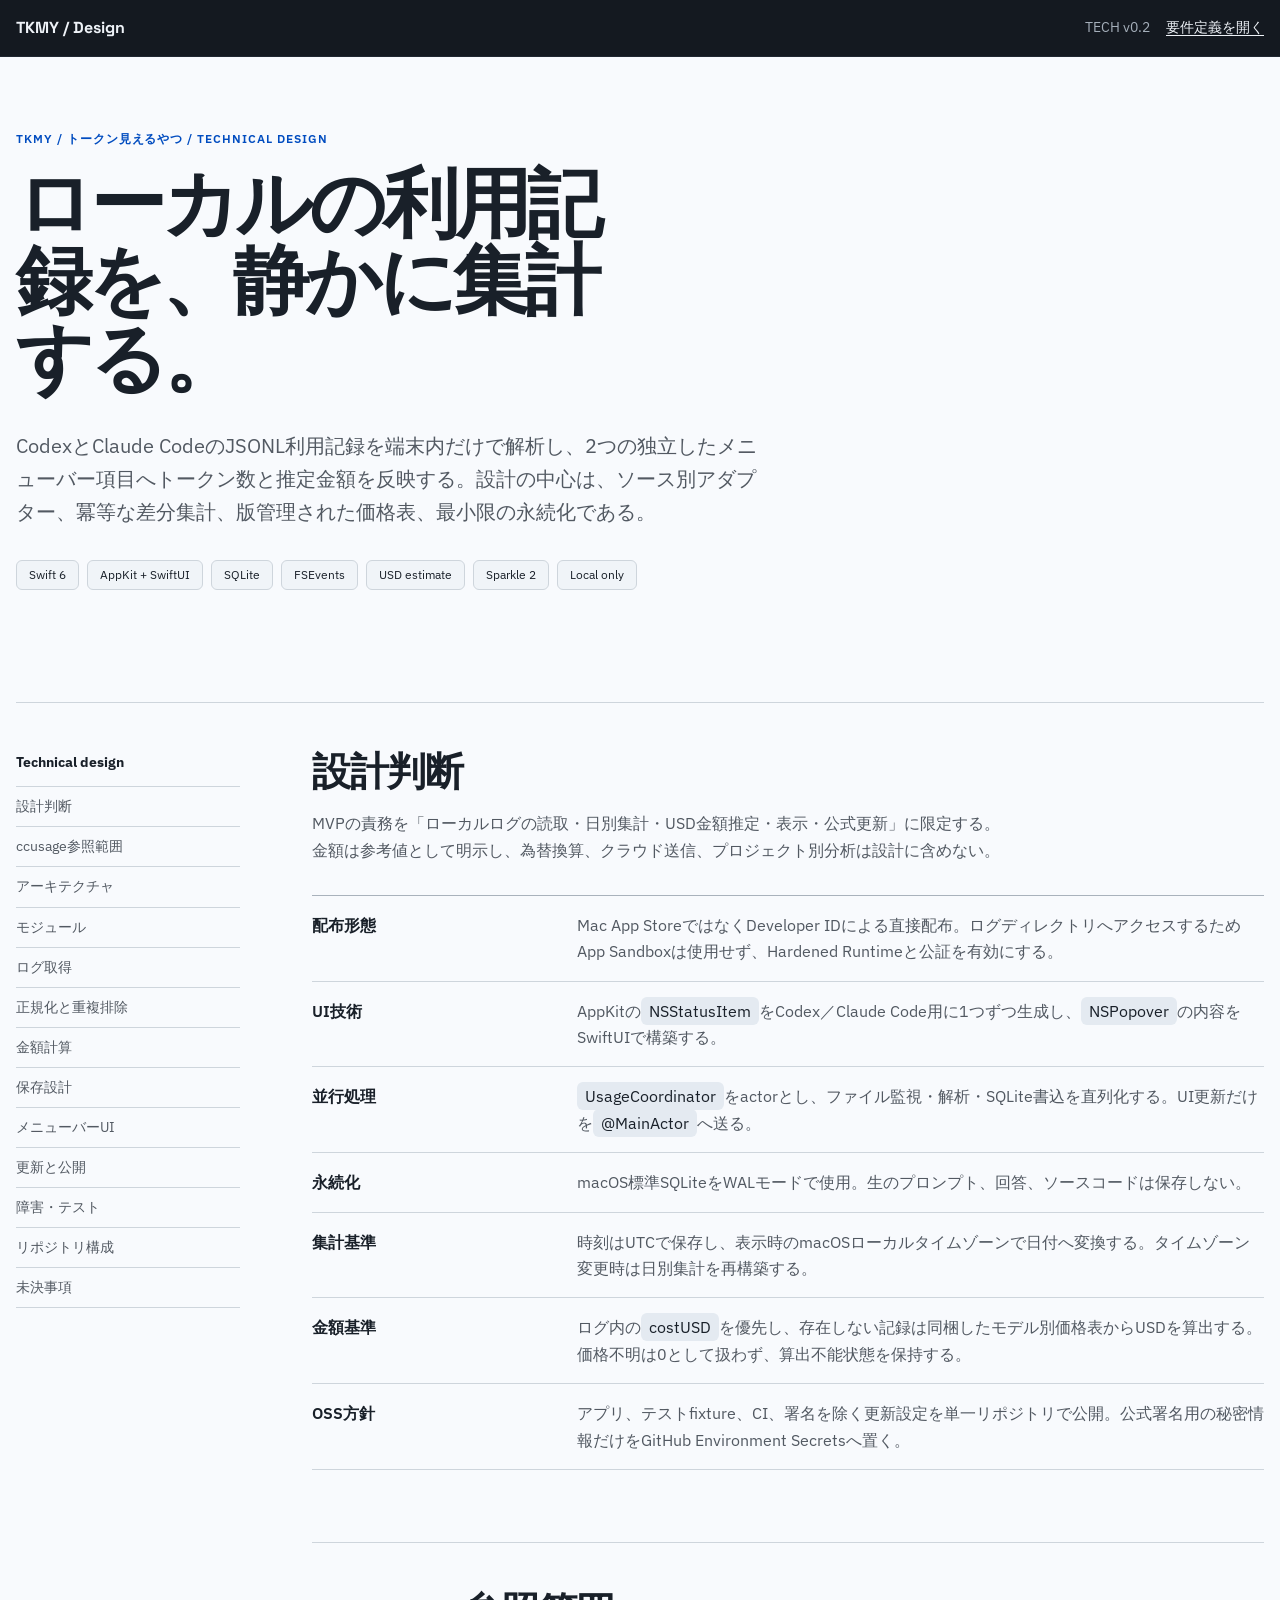
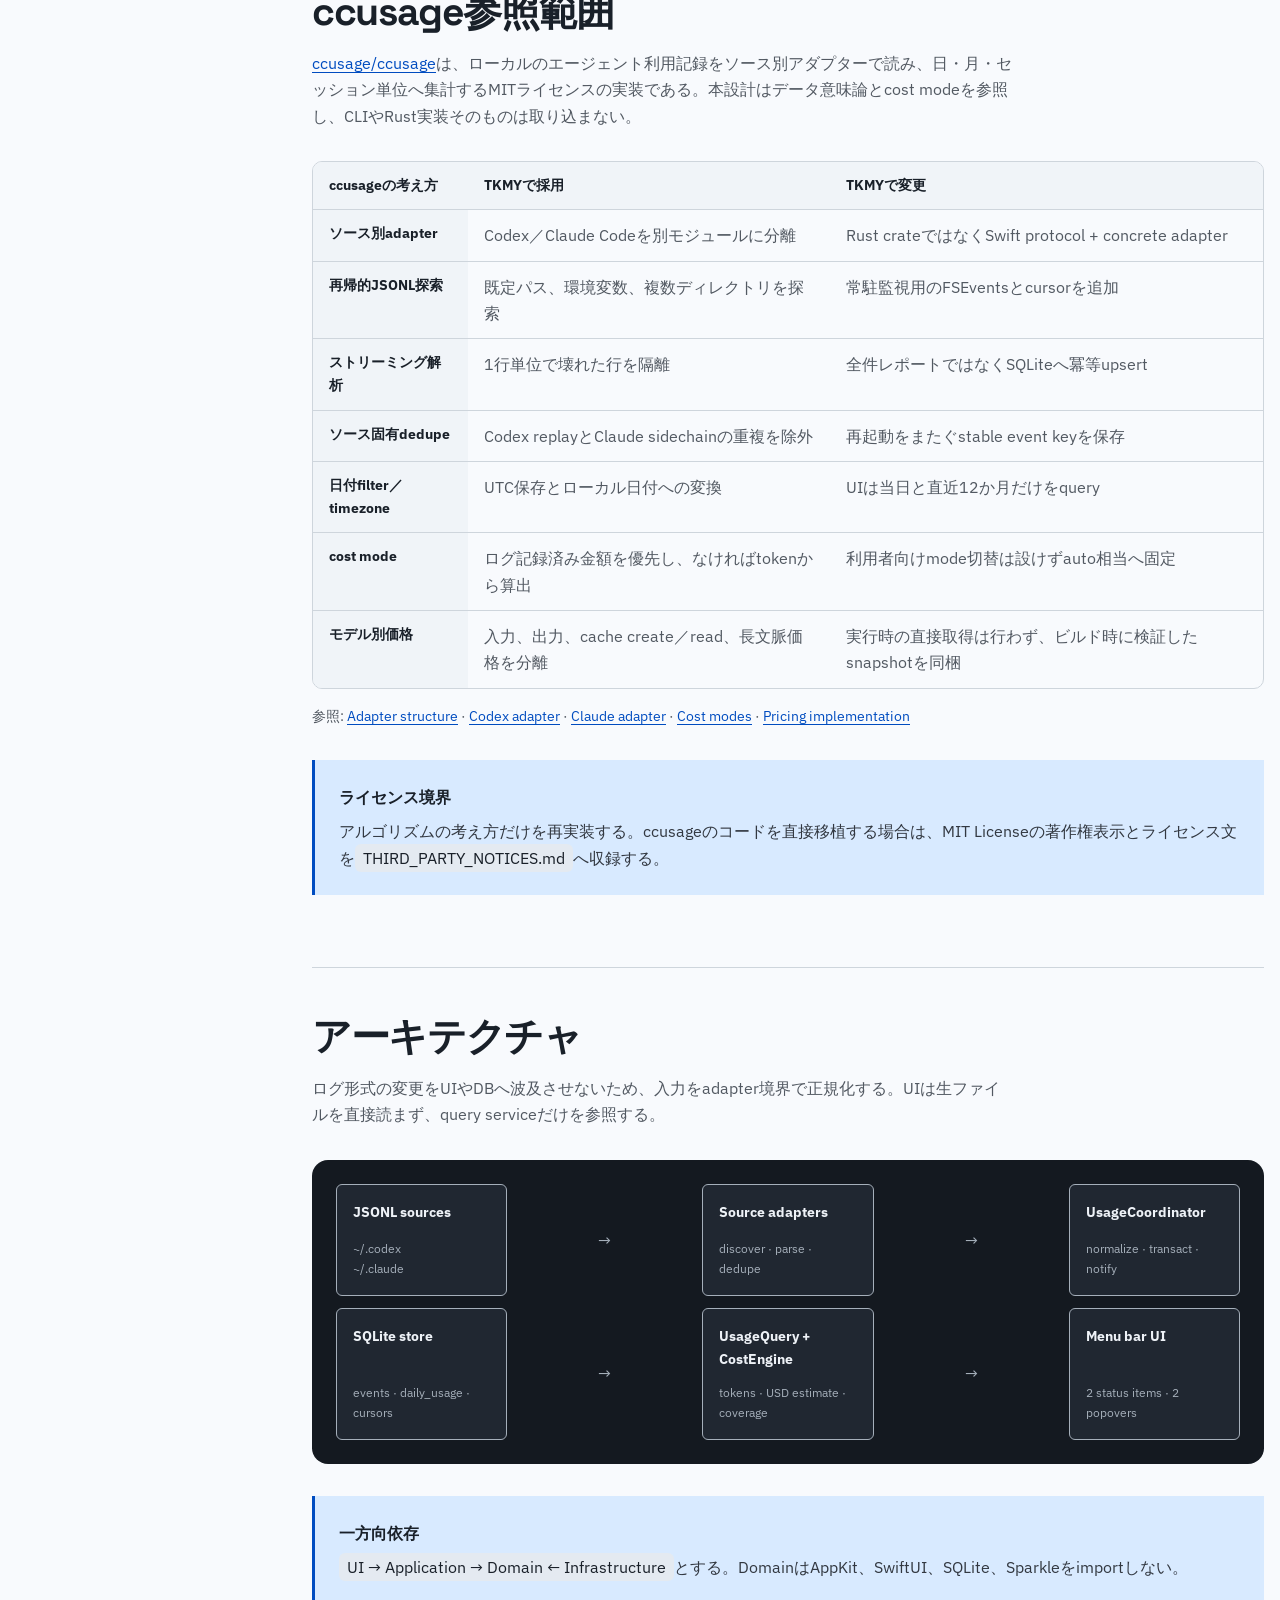
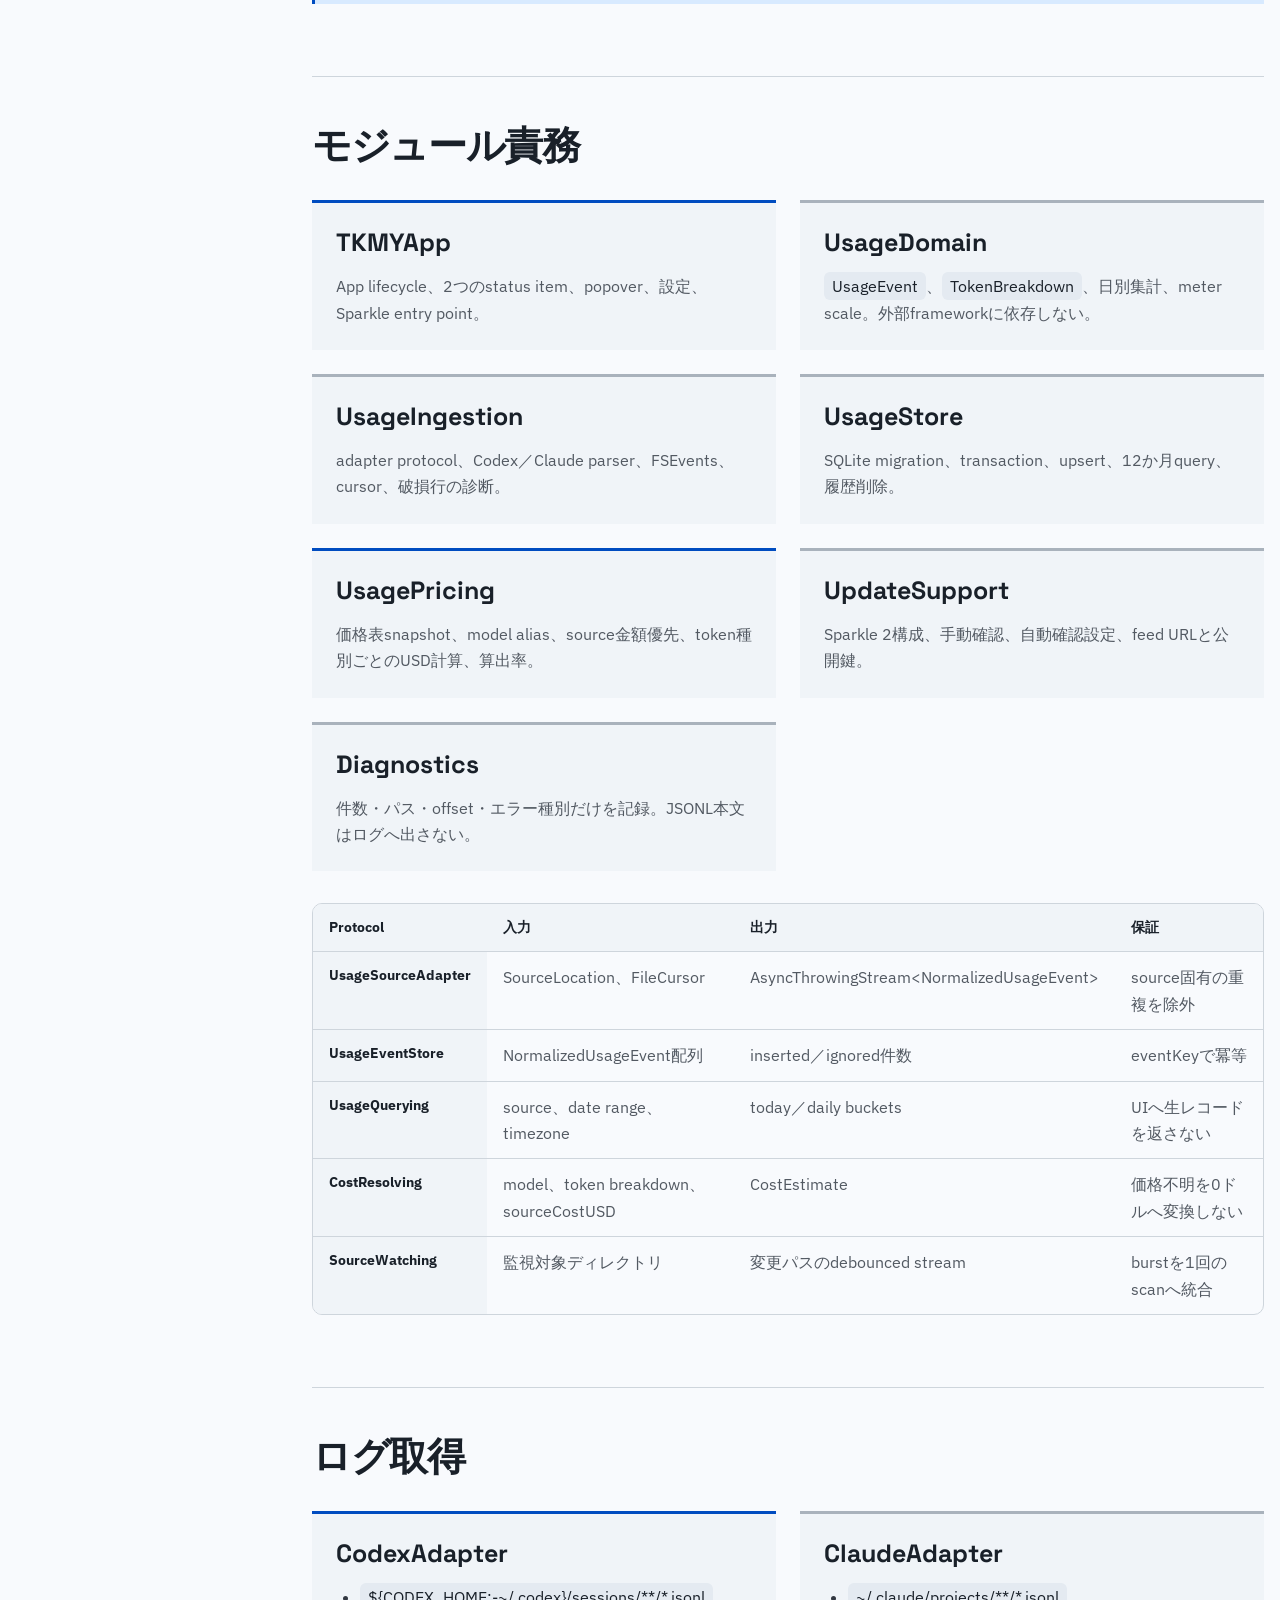
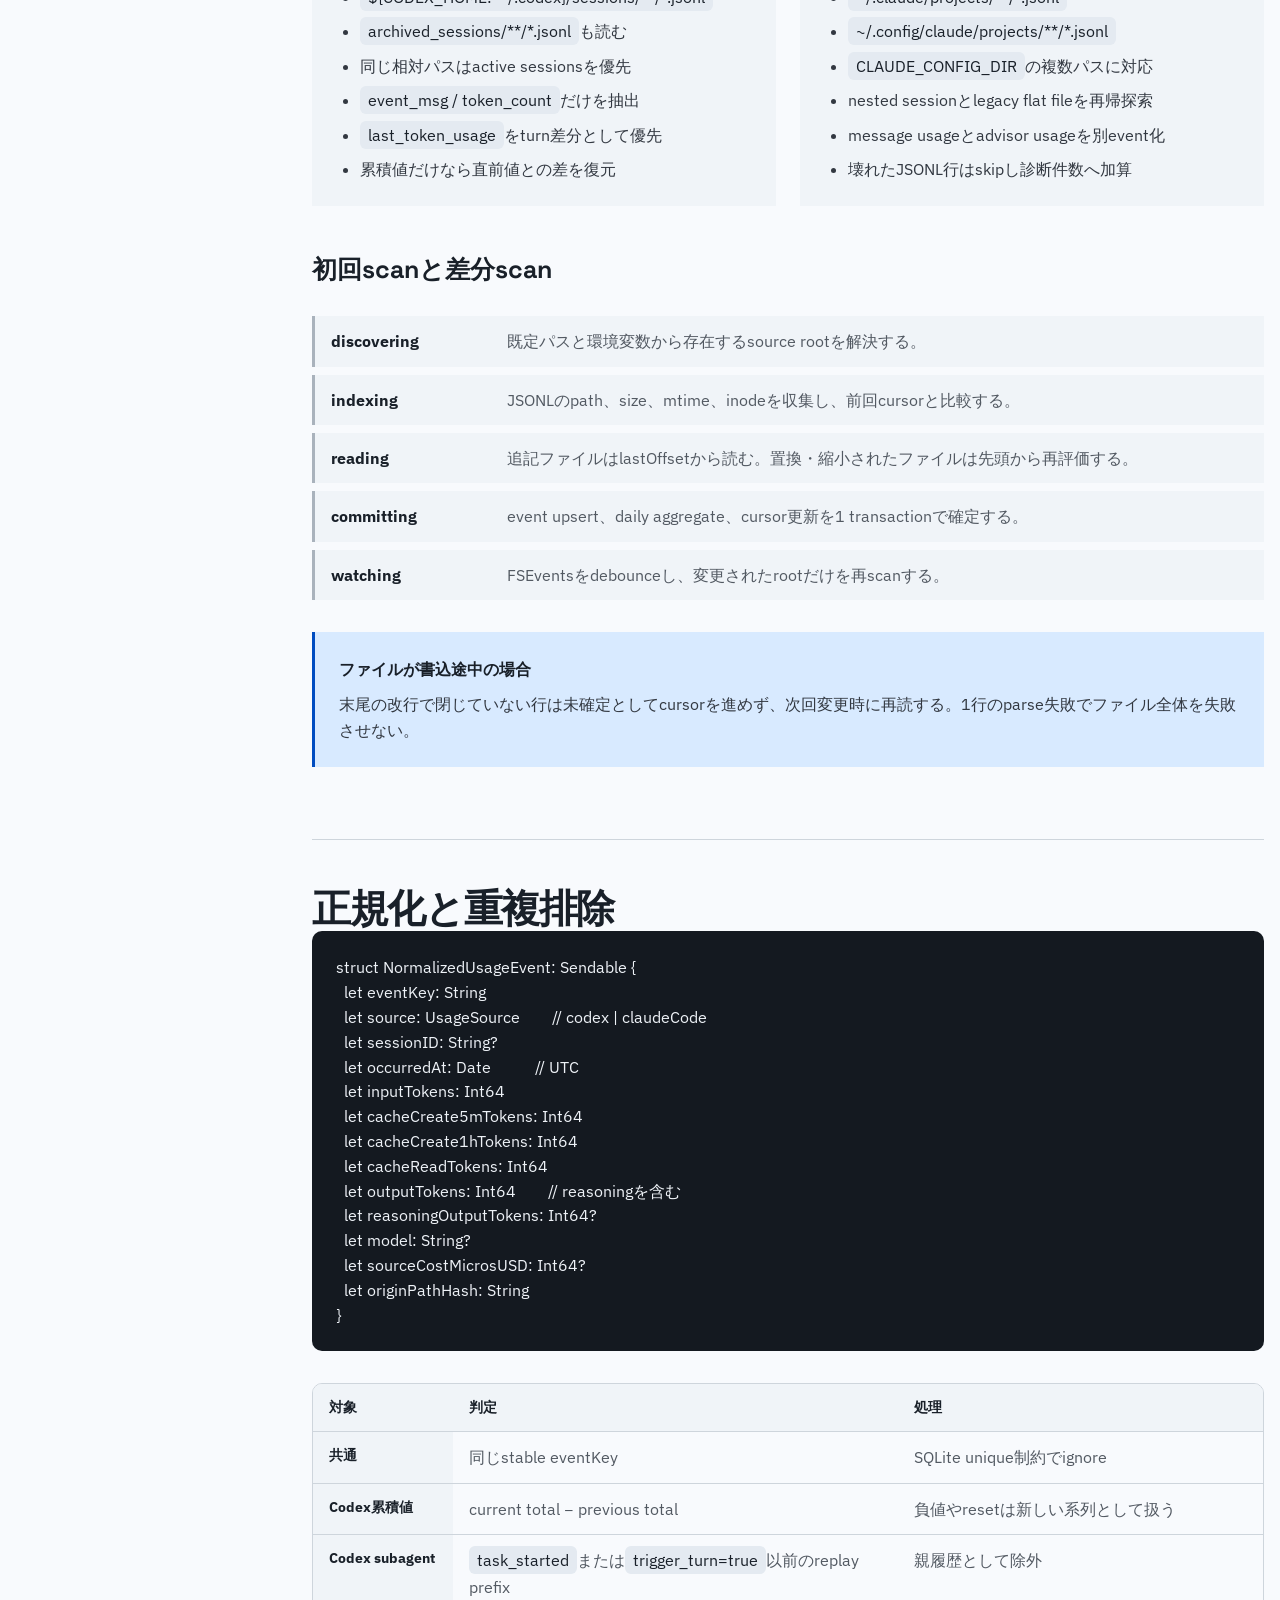
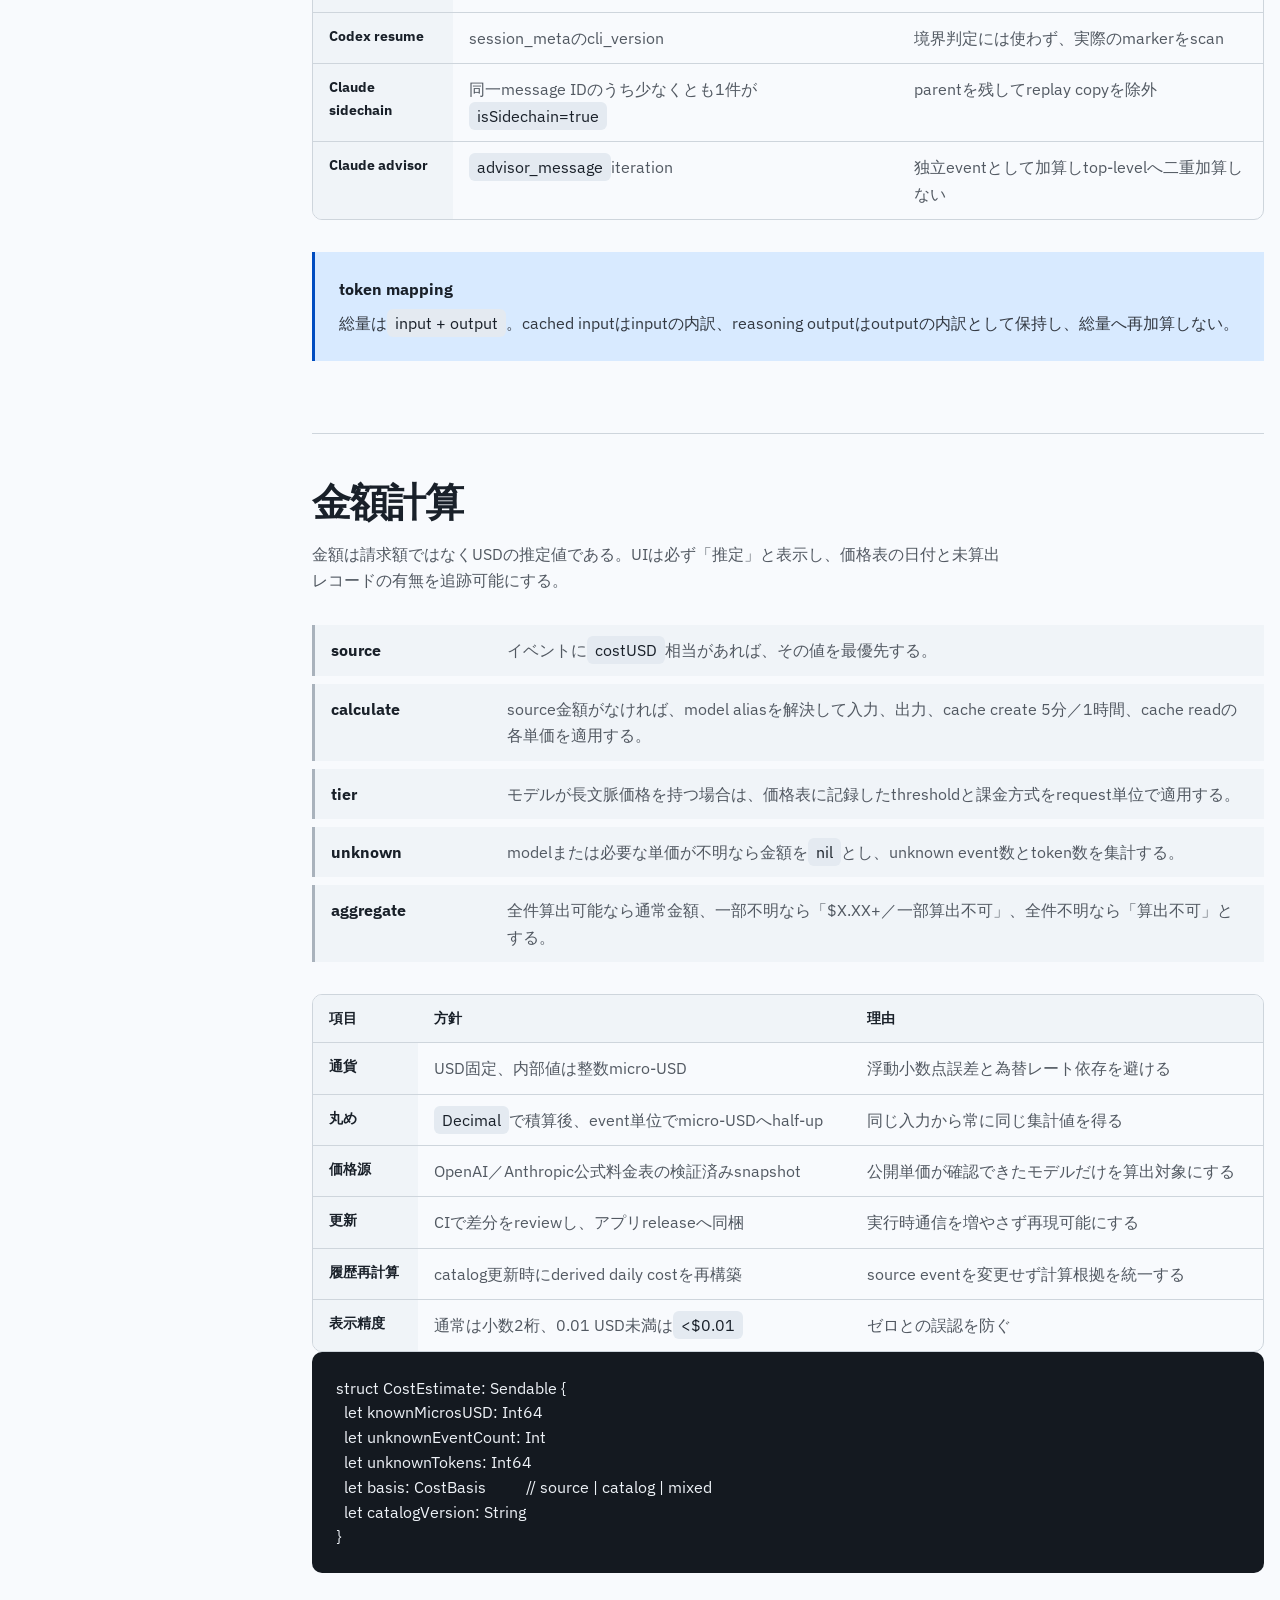
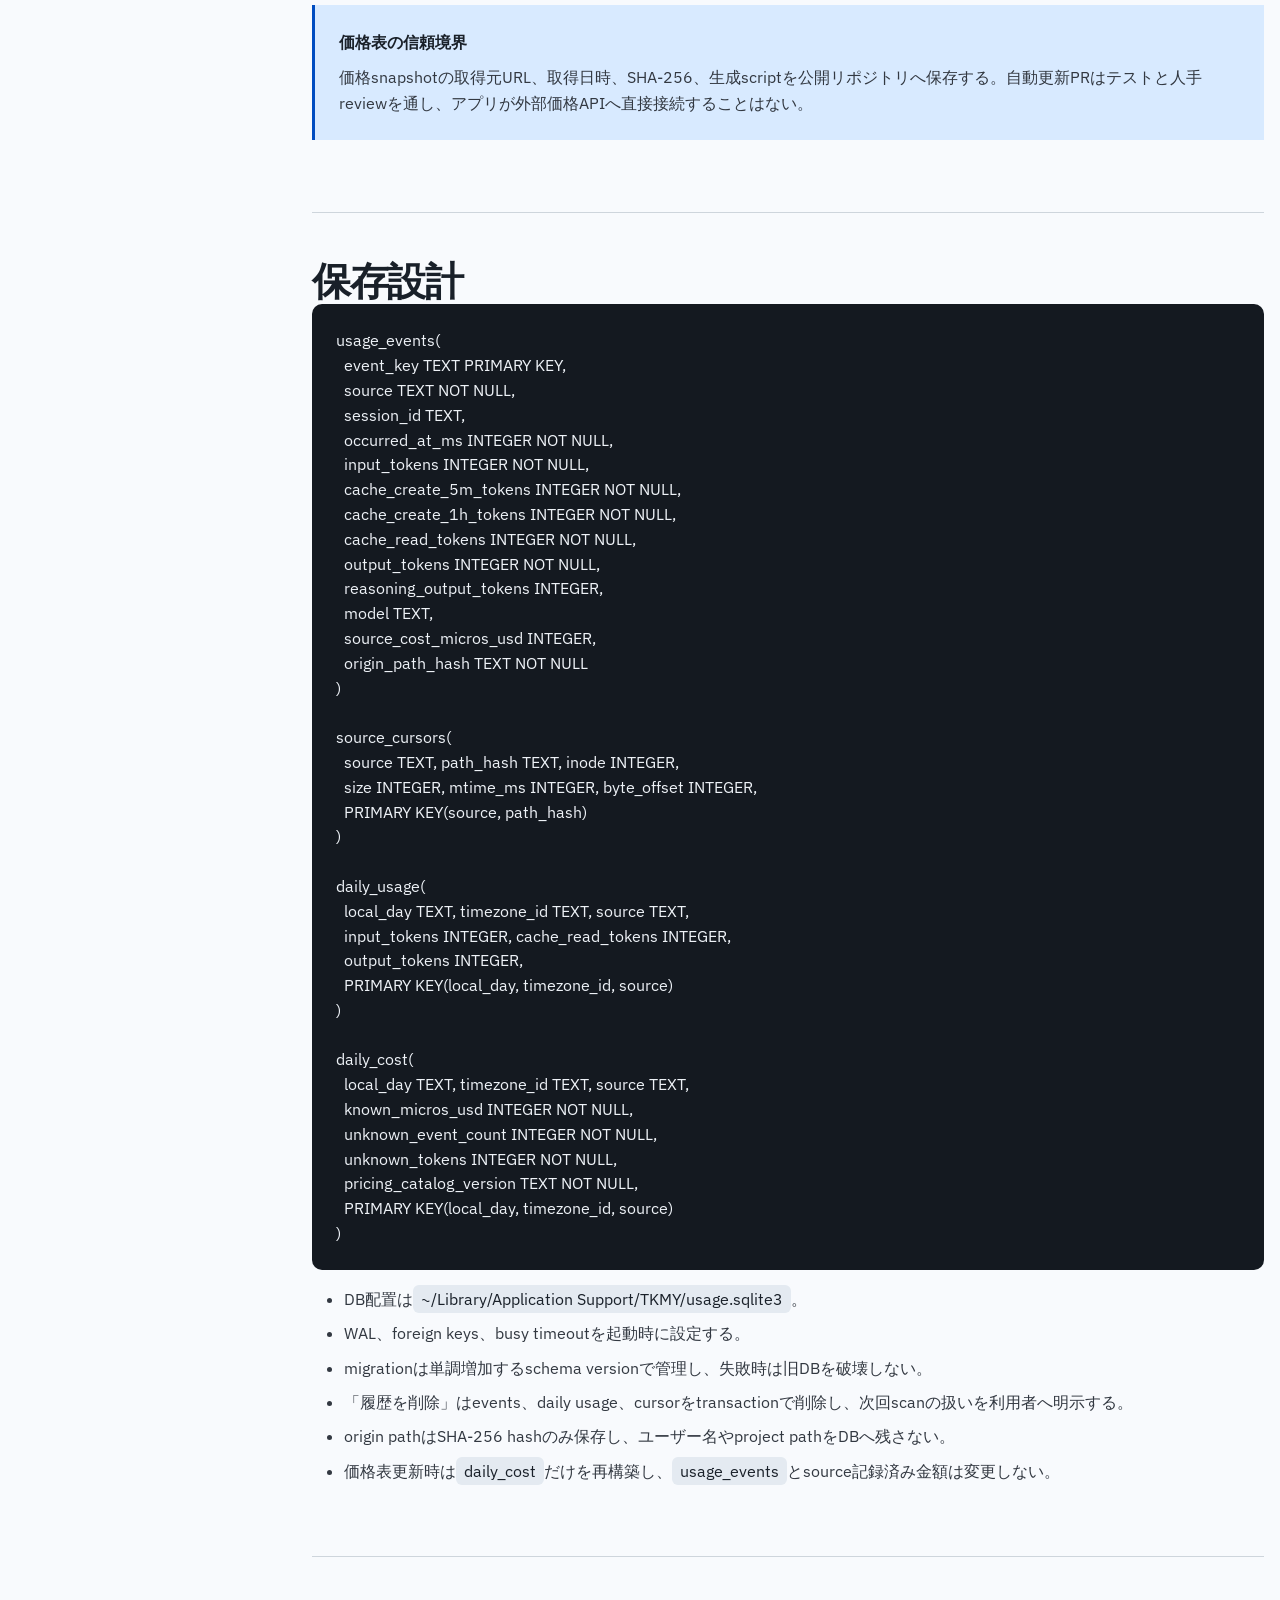
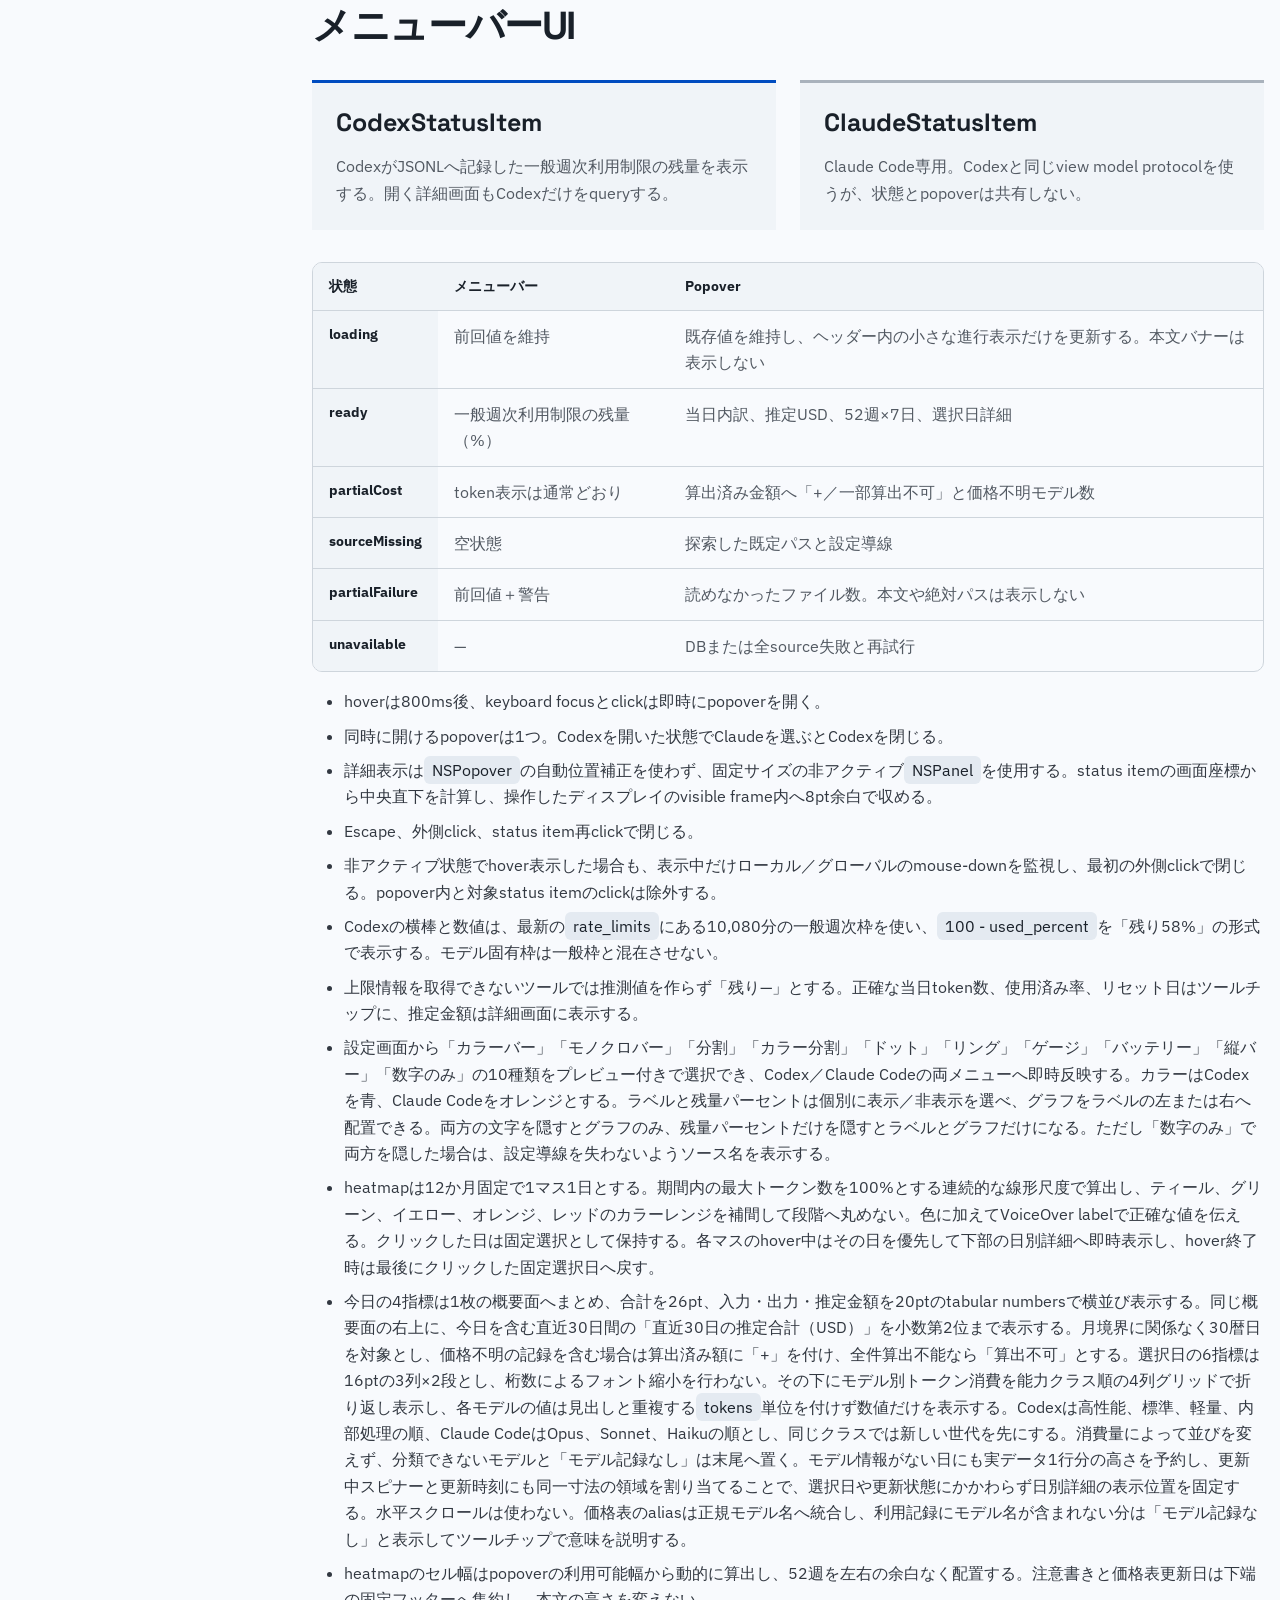
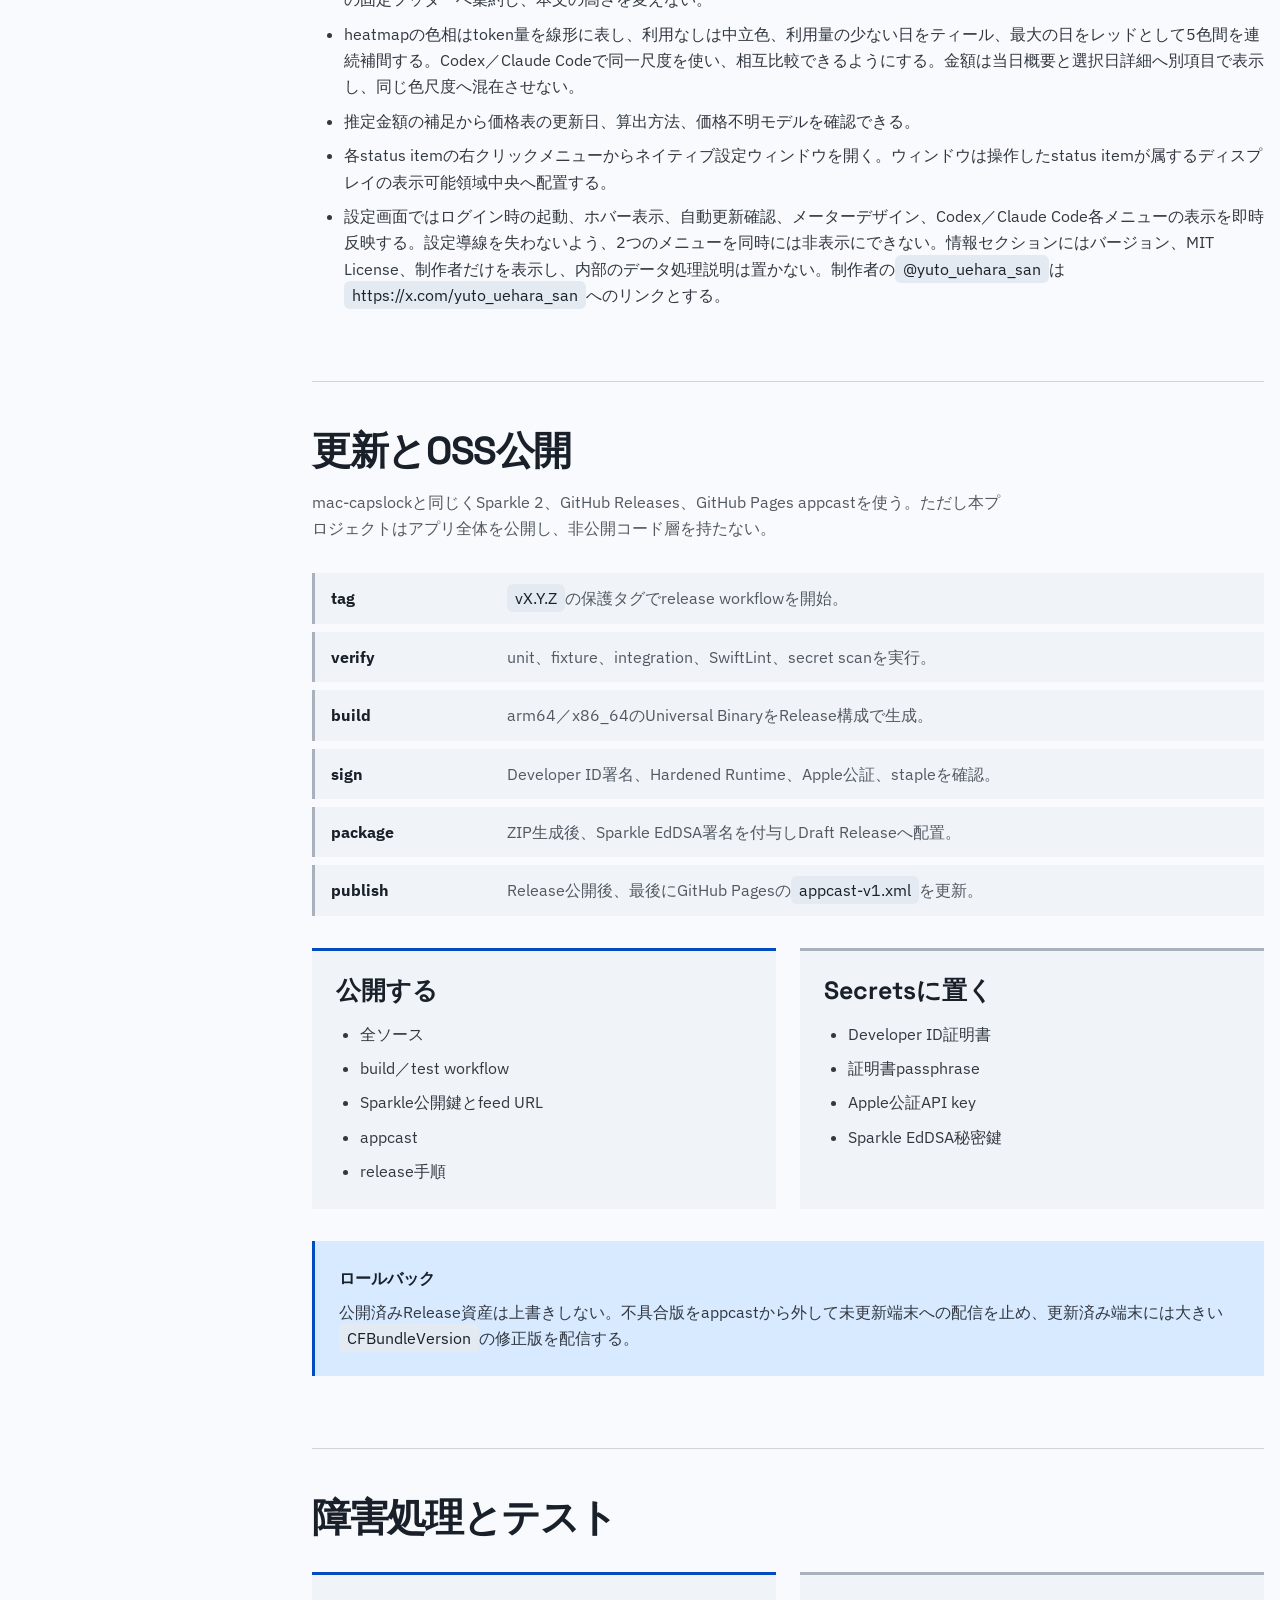
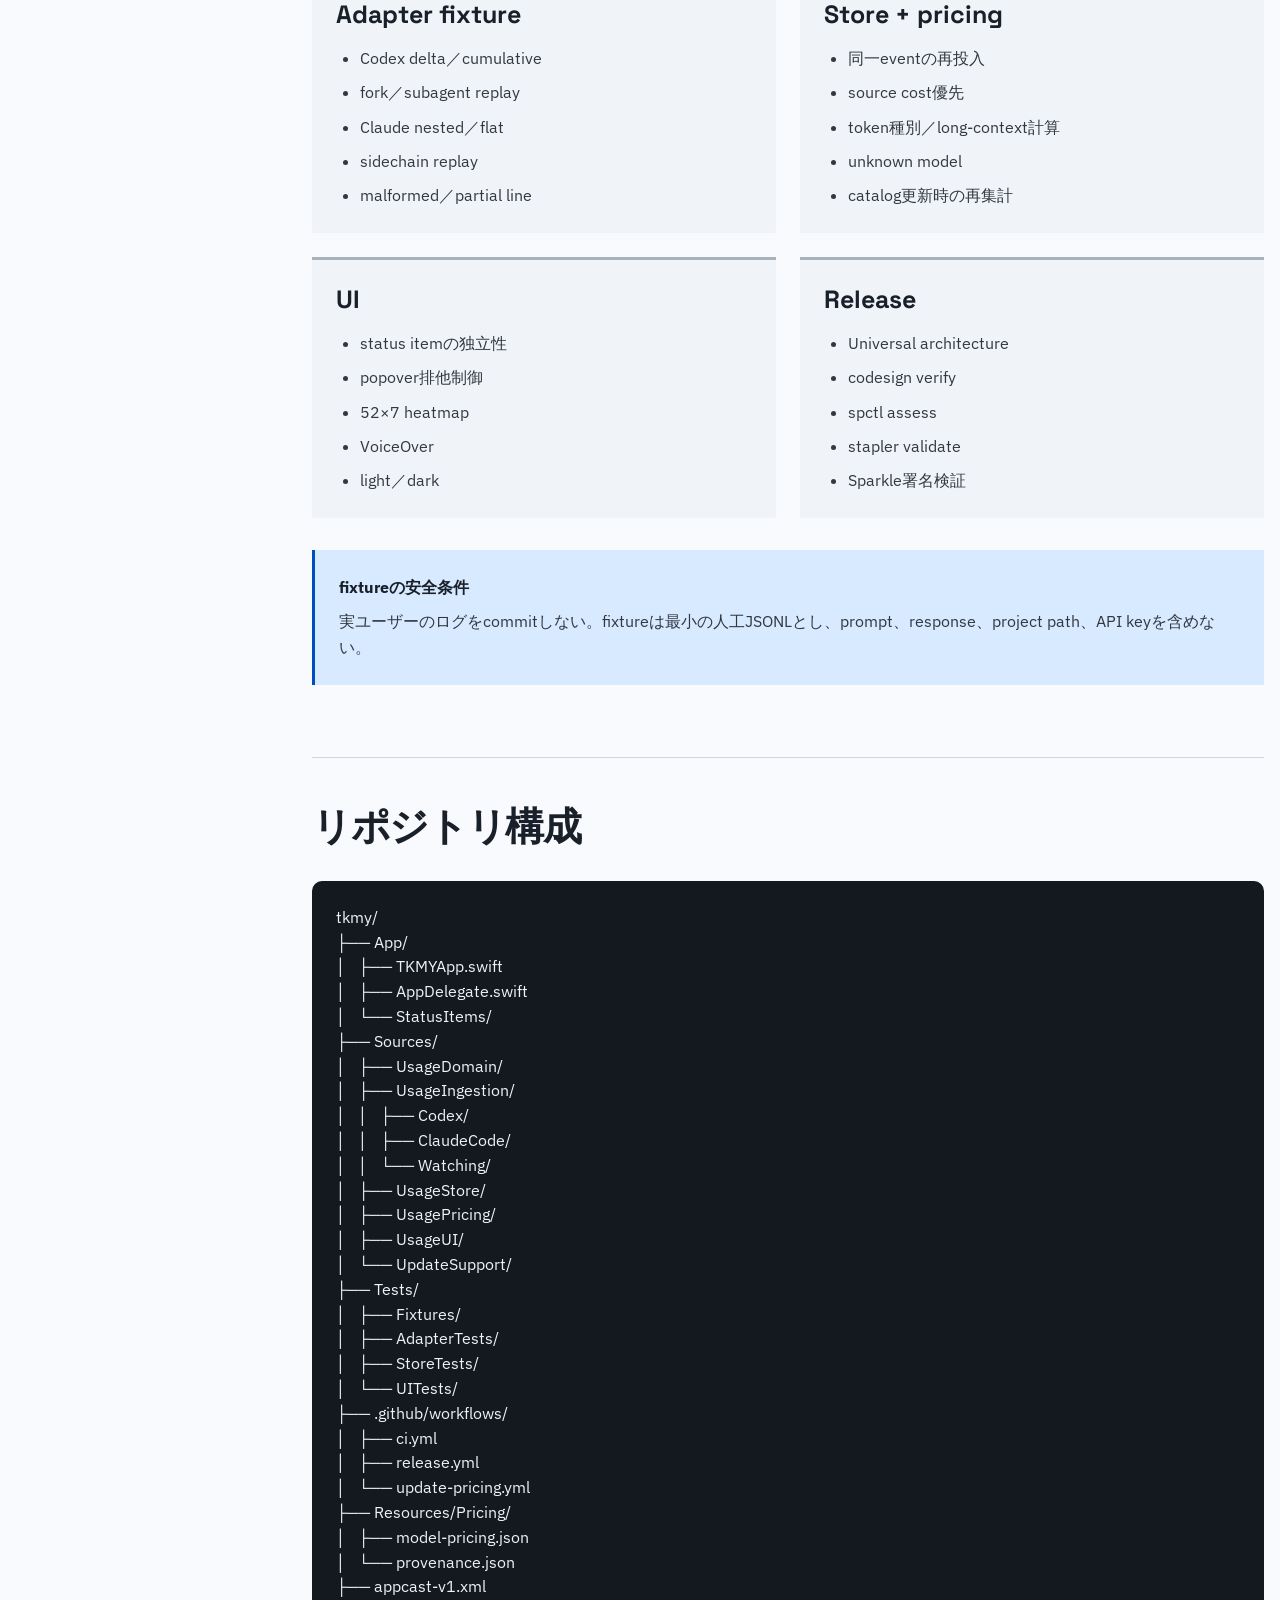
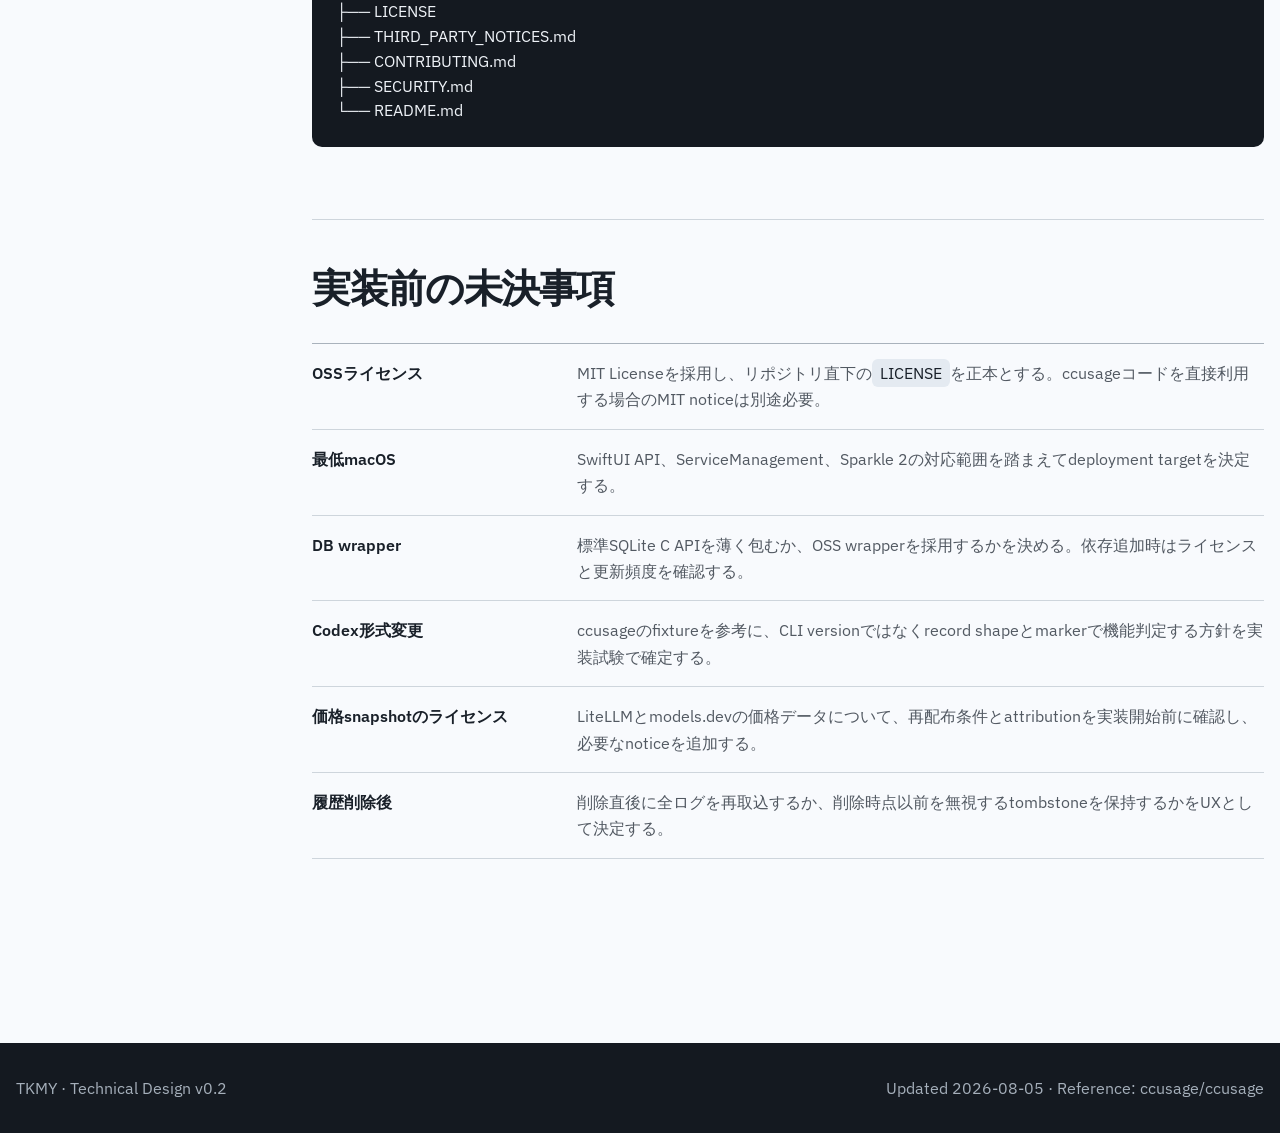
==== design.html @ b1a227ee "Initial release of TKMY" ====
<!doctype html>
<html lang="ja">
<head>
  <meta charset="utf-8">
  <meta name="viewport" content="width=device-width, initial-scale=1">
  <meta name="description" content="TKMY（トークン見えるやつ）技術設計書。CodexとClaude Codeのローカルトークン利用量と推定金額を可視化するmacOSメニューバーアプリ。">
  <title>TKMY — 技術設計 v0.2</title>
  <link rel="stylesheet" href="tokens.css">
  <style>
    /* Hallmark · macrostructure: Long Document · tone: technical editorial · anchor hue: cobalt
     * pre-emit critique: P5 H5 E5 S5 R5 V5 · contrast: pass · mobile: pass
     */
    *, *::before, *::after { box-sizing: border-box; }
    html, body { margin: 0; overflow-x: clip; }
    html { scroll-behavior: smooth; }
    body { color: var(--color-ink-2); background: var(--color-paper); font-family: var(--font-body); font-size: var(--text-base); line-height: 1.65; }
    a { color: var(--color-accent); text-underline-offset: 0.18em; }
    a:focus-visible { outline: 2px solid var(--color-focus); outline-offset: 2px; }
    a:active { transform: translateY(1px); }
    code, pre, .mono { font-family: var(--font-mono); }
    code { padding: var(--space-2xs) var(--space-xs); color: var(--color-ink); background: var(--color-paper-3); border-radius: var(--radius-sm); }
    pre { margin: 0; padding: var(--space-lg); overflow-x: auto; color: var(--color-on-dark); background: var(--color-graphite); border-radius: var(--radius-md); line-height: 1.55; }
    pre code { padding: 0; color: inherit; background: var(--color-transparent); }
    h1, h2, h3, h4 { margin: 0; color: var(--color-ink); font-family: var(--font-display); font-style: normal; overflow-wrap: anywhere; min-width: 0; }
    h1 { max-width: 13ch; font-size: var(--text-display); line-height: 1.02; letter-spacing: -0.055em; }
    h2 { font-size: clamp(var(--text-xl), 4vw, var(--text-2xl)); line-height: 1.1; letter-spacing: -0.035em; }
    h3 { font-size: var(--text-lg); line-height: 1.2; }
    h4 { font-size: var(--text-md); line-height: 1.25; }
    p { margin-block: var(--space-md) 0; }
    ul, ol { margin-block: var(--space-md) 0; padding-inline-start: var(--space-xl); }
    li + li { margin-block-start: var(--space-xs); }
    .shell { width: min(100% - 2rem, 80rem); margin-inline: auto; }

    .topbar { position: sticky; inset-block-start: 0; z-index: 20; color: var(--color-on-dark); background: var(--color-graphite); border-block-end: var(--rule-thin) solid var(--color-graphite-2); }
    .topbar__inner { min-height: 3.5rem; display: flex; align-items: center; justify-content: space-between; gap: var(--space-lg); }
    .brand { color: var(--color-on-dark); font-family: var(--font-display); font-weight: 700; text-decoration: none; white-space: nowrap; }
    .topbar__meta { display: flex; align-items: center; gap: var(--space-md); color: var(--color-on-dark-muted); font-size: var(--text-sm); }
    .topbar__meta a { color: var(--color-on-dark); white-space: nowrap; }

    .hero { padding-block: var(--space-3xl) var(--space-4xl); border-block-end: var(--rule-thin) solid var(--color-rule); }
    .eyebrow { margin: 0 0 var(--space-md); color: var(--color-accent); font-size: var(--text-xs); font-weight: 600; letter-spacing: 0.08em; text-transform: uppercase; }
    .hero__lede { max-width: 62ch; margin-block-start: var(--space-xl); color: var(--color-muted); font-size: var(--text-md); }
    .status-line { display: flex; flex-wrap: wrap; gap: var(--space-xs); margin-block-start: var(--space-xl); }
    .status { padding: var(--space-2xs) var(--space-sm); color: var(--color-ink); background: var(--color-paper-2); border: var(--rule-thin) solid var(--color-rule); border-radius: var(--radius-sm); font-size: var(--text-xs); }

    .document { display: grid; grid-template-columns: 14rem minmax(0, 1fr); gap: var(--space-3xl); align-items: start; padding-block: var(--space-2xl) var(--space-4xl); }
    .toc { position: sticky; inset-block-start: 5.5rem; }
    .toc strong { display: block; margin-block-end: var(--space-sm); color: var(--color-ink); font-size: var(--text-sm); }
    .toc ol { margin: 0; padding: 0; list-style: none; border-block-start: var(--rule-thin) solid var(--color-rule); }
    .toc li { margin: 0; border-block-end: var(--rule-thin) solid var(--color-rule); }
    .toc a { display: block; padding-block: var(--space-xs); color: var(--color-muted); font-size: var(--text-sm); text-decoration: none; white-space: nowrap; }
    .toc a:hover { color: var(--color-ink); }
    .article { min-width: 0; }
    .chapter { padding-block: var(--space-2xl) var(--space-3xl); border-block-start: var(--rule-thin) solid var(--color-rule); scroll-margin-top: 5rem; }
    .chapter:first-child { border-block-start: 0; padding-block-start: 0; }
    .chapter__intro { max-width: 70ch; color: var(--color-muted); }

    .decision-grid, .source-grid, .module-grid, .test-grid { display: grid; grid-template-columns: repeat(2, minmax(0, 1fr)); gap: var(--space-lg); margin-block-start: var(--space-xl); }
    .panel { padding: var(--space-lg); background: var(--color-paper-2); border-block-start: 3px solid var(--color-rule-2); }
    .panel--accent { border-color: var(--color-accent); }
    .panel p { color: var(--color-muted); }
    .panel ul { padding-inline-start: var(--space-lg); }
    .decision-list { margin: var(--space-xl) 0 0; border-block-start: var(--rule-thin) solid var(--color-rule-2); }
    .decision-row { display: grid; grid-template-columns: minmax(9rem, 0.7fr) minmax(0, 2fr); gap: var(--space-lg); padding-block: var(--space-md); border-block-end: var(--rule-thin) solid var(--color-rule); }
    .decision-row > * { margin: 0; }
    .decision-row > strong { color: var(--color-ink); font-weight: 600; }
    .decision-row > p { color: var(--color-muted); }

    .flow { margin-block-start: var(--space-xl); padding: var(--space-lg); background: var(--color-graphite); border-radius: var(--radius-lg); }
    .flow__row { display: grid; grid-template-columns: repeat(5, minmax(0, 1fr)); gap: var(--space-sm); align-items: stretch; }
    .flow__node { min-height: 7rem; display: flex; flex-direction: column; justify-content: space-between; gap: var(--space-sm); padding: var(--space-md); color: var(--color-on-dark); background: var(--color-graphite-2); border: var(--rule-thin) solid var(--color-on-dark-muted); border-radius: var(--radius-sm); }
    .flow__node strong { color: var(--color-on-dark); font-size: var(--text-sm); }
    .flow__node span { color: var(--color-on-dark-muted); font-size: var(--text-xs); }
    .flow__arrow { align-self: center; color: var(--color-on-dark-muted); text-align: center; }

    .spec-wrap { margin-block-start: var(--space-xl); overflow-x: auto; border: var(--rule-thin) solid var(--color-rule); border-radius: var(--radius-md); }
    table { width: 100%; min-width: 46rem; border-collapse: collapse; }
    th, td { padding: var(--space-sm) var(--space-md); border-block-end: var(--rule-thin) solid var(--color-rule); text-align: start; vertical-align: top; }
    th { color: var(--color-ink); background: var(--color-paper-2); font-size: var(--text-sm); }
    td { color: var(--color-muted); }
    tbody tr:last-child th, tbody tr:last-child td { border-block-end: 0; }
    .contract { margin-block-start: var(--space-xl); padding: var(--space-lg); border-inline-start: 3px solid var(--color-accent); background: var(--color-accent-soft); }
    .contract strong { color: var(--color-ink); }
    .contract p { margin-block-start: var(--space-xs); }

    .state-list { display: grid; gap: var(--space-xs); margin: var(--space-xl) 0 0; padding: 0; list-style: none; }
    .state-list li { display: grid; grid-template-columns: 10rem minmax(0, 1fr); gap: var(--space-md); margin: 0; padding: var(--space-sm) var(--space-md); background: var(--color-paper-2); border-inline-start: 3px solid var(--color-rule-2); }
    .state-list strong { color: var(--color-ink); }
    .state-list span { color: var(--color-muted); }
    .repo-tree { margin-block-start: var(--space-xl); }
    .source-note { color: var(--color-muted); font-size: var(--text-sm); }
    .source-note a { white-space: nowrap; }
    .footer { padding-block: var(--space-xl); color: var(--color-on-dark-muted); background: var(--color-graphite); }
    .footer__inner { display: flex; justify-content: space-between; gap: var(--space-lg); }

    @media (max-width: 60rem) {
      .document { grid-template-columns: minmax(0, 1fr); }
      .toc { display: none; }
      .flow__row { grid-template-columns: minmax(0, 1fr); }
      .flow__arrow { transform: rotate(90deg); }
    }
    @media (max-width: 40rem) {
      .shell { width: min(100% - 1.5rem, 80rem); }
      .brand__suffix { display: none; }
      .topbar__meta span { display: none; }
      .hero { padding-block: var(--space-2xl) var(--space-3xl); }
      .decision-grid, .source-grid, .module-grid, .test-grid { grid-template-columns: minmax(0, 1fr); }
      .decision-row, .state-list li { grid-template-columns: minmax(0, 1fr); gap: var(--space-xs); }
      .footer__inner { display: grid; }
    }
    @media (prefers-reduced-motion: reduce) {
      html { scroll-behavior: auto; }
      *, *::before, *::after { animation-duration: 0.01ms !important; transition-duration: 0.01ms !important; }
    }
  </style>
</head>
<body>
  <header class="topbar">
    <div class="topbar__inner shell">
      <a class="brand" href="#top">TKMY<span class="brand__suffix"> / Design</span></a>
      <div class="topbar__meta"><span>TECH v0.2</span><a href="index.html">要件定義を開く</a></div>
    </div>
  </header>

  <main id="top">
    <section class="hero shell">
      <p class="eyebrow">TKMY / トークン見えるやつ / technical design</p>
      <h1>ローカルの利用記録を、静かに集計する。</h1>
      <p class="hero__lede">CodexとClaude CodeのJSONL利用記録を端末内だけで解析し、2つの独立したメニューバー項目へトークン数と推定金額を反映する。設計の中心は、ソース別アダプター、冪等な差分集計、版管理された価格表、最小限の永続化である。</p>
      <div class="status-line" aria-label="設計方針">
        <span class="status">Swift 6</span><span class="status">AppKit + SwiftUI</span><span class="status">SQLite</span><span class="status">FSEvents</span><span class="status">USD estimate</span><span class="status">Sparkle 2</span><span class="status">Local only</span>
      </div>
    </section>

    <div class="document shell">
      <nav class="toc" aria-label="設計書の目次">
        <strong>Technical design</strong>
        <ol>
          <li><a href="#decisions">設計判断</a></li>
          <li><a href="#reference">ccusage参照範囲</a></li>
          <li><a href="#architecture">アーキテクチャ</a></li>
          <li><a href="#modules">モジュール</a></li>
          <li><a href="#ingestion">ログ取得</a></li>
          <li><a href="#normalization">正規化と重複排除</a></li>
          <li><a href="#pricing">金額計算</a></li>
          <li><a href="#storage">保存設計</a></li>
          <li><a href="#ui">メニューバーUI</a></li>
          <li><a href="#updates">更新と公開</a></li>
          <li><a href="#quality">障害・テスト</a></li>
          <li><a href="#repository">リポジトリ構成</a></li>
          <li><a href="#open">未決事項</a></li>
        </ol>
      </nav>

      <article class="article">
        <section class="chapter" id="decisions">
          <h2>設計判断</h2>
          <p class="chapter__intro">MVPの責務を「ローカルログの読取・日別集計・USD金額推定・表示・公式更新」に限定する。金額は参考値として明示し、為替換算、クラウド送信、プロジェクト別分析は設計に含めない。</p>
          <div class="decision-list">
            <div class="decision-row"><strong>配布形態</strong><p>Mac App StoreではなくDeveloper IDによる直接配布。ログディレクトリへアクセスするためApp Sandboxは使用せず、Hardened Runtimeと公証を有効にする。</p></div>
            <div class="decision-row"><strong>UI技術</strong><p>AppKitの<code>NSStatusItem</code>をCodex／Claude Code用に1つずつ生成し、<code>NSPopover</code>の内容をSwiftUIで構築する。</p></div>
            <div class="decision-row"><strong>並行処理</strong><p><code>UsageCoordinator</code>をactorとし、ファイル監視・解析・SQLite書込を直列化する。UI更新だけを<code>@MainActor</code>へ送る。</p></div>
            <div class="decision-row"><strong>永続化</strong><p>macOS標準SQLiteをWALモードで使用。生のプロンプト、回答、ソースコードは保存しない。</p></div>
            <div class="decision-row"><strong>集計基準</strong><p>時刻はUTCで保存し、表示時のmacOSローカルタイムゾーンで日付へ変換する。タイムゾーン変更時は日別集計を再構築する。</p></div>
            <div class="decision-row"><strong>金額基準</strong><p>ログ内の<code>costUSD</code>を優先し、存在しない記録は同梱したモデル別価格表からUSDを算出する。価格不明は0として扱わず、算出不能状態を保持する。</p></div>
            <div class="decision-row"><strong>OSS方針</strong><p>アプリ、テストfixture、CI、署名を除く更新設定を単一リポジトリで公開。公式署名用の秘密情報だけをGitHub Environment Secretsへ置く。</p></div>
          </div>
        </section>

        <section class="chapter" id="reference">
          <h2>ccusage参照範囲</h2>
          <p class="chapter__intro"><a href="https://github.com/ccusage/ccusage">ccusage/ccusage</a>は、ローカルのエージェント利用記録をソース別アダプターで読み、日・月・セッション単位へ集計するMITライセンスの実装である。本設計はデータ意味論とcost modeを参照し、CLIやRust実装そのものは取り込まない。</p>
          <div class="spec-wrap" role="region" aria-label="ccusageとの対応表" tabindex="0">
            <table>
              <thead><tr><th>ccusageの考え方</th><th>TKMYで採用</th><th>TKMYで変更</th></tr></thead>
              <tbody>
                <tr><th>ソース別adapter</th><td>Codex／Claude Codeを別モジュールに分離</td><td>Rust crateではなくSwift protocol + concrete adapter</td></tr>
                <tr><th>再帰的JSONL探索</th><td>既定パス、環境変数、複数ディレクトリを探索</td><td>常駐監視用のFSEventsとcursorを追加</td></tr>
                <tr><th>ストリーミング解析</th><td>1行単位で壊れた行を隔離</td><td>全件レポートではなくSQLiteへ冪等upsert</td></tr>
                <tr><th>ソース固有dedupe</th><td>Codex replayとClaude sidechainの重複を除外</td><td>再起動をまたぐstable event keyを保存</td></tr>
                <tr><th>日付filter／timezone</th><td>UTC保存とローカル日付への変換</td><td>UIは当日と直近12か月だけをquery</td></tr>
                <tr><th>cost mode</th><td>ログ記録済み金額を優先し、なければtokenから算出</td><td>利用者向けmode切替は設けずauto相当へ固定</td></tr>
                <tr><th>モデル別価格</th><td>入力、出力、cache create／read、長文脈価格を分離</td><td>実行時の直接取得は行わず、ビルド時に検証したsnapshotを同梱</td></tr>
              </tbody>
            </table>
          </div>
          <p class="source-note">参照: <a href="https://github.com/ccusage/ccusage/tree/main/rust/adapters">Adapter structure</a> · <a href="https://github.com/ccusage/ccusage/tree/main/rust/adapters/codex">Codex adapter</a> · <a href="https://github.com/ccusage/ccusage/tree/main/rust/adapters/claude">Claude adapter</a> · <a href="https://github.com/ccusage/ccusage/blob/main/docs/guide/cost-modes.md">Cost modes</a> · <a href="https://github.com/ccusage/ccusage/blob/main/rust/crates/ccusage-core/src/pricing.rs">Pricing implementation</a></p>
          <div class="contract"><strong>ライセンス境界</strong><p>アルゴリズムの考え方だけを再実装する。ccusageのコードを直接移植する場合は、MIT Licenseの著作権表示とライセンス文を<code>THIRD_PARTY_NOTICES.md</code>へ収録する。</p></div>
        </section>

        <section class="chapter" id="architecture">
          <h2>アーキテクチャ</h2>
          <p class="chapter__intro">ログ形式の変更をUIやDBへ波及させないため、入力をadapter境界で正規化する。UIは生ファイルを直接読まず、query serviceだけを参照する。</p>
          <div class="flow" aria-label="データ処理フロー">
            <div class="flow__row">
              <div class="flow__node"><strong>JSONL sources</strong><span>~/.codex<br>~/.claude</span></div>
              <div class="flow__arrow" aria-hidden="true">→</div>
              <div class="flow__node"><strong>Source adapters</strong><span>discover · parse · dedupe</span></div>
              <div class="flow__arrow" aria-hidden="true">→</div>
              <div class="flow__node"><strong>UsageCoordinator</strong><span>normalize · transact · notify</span></div>
            </div>
            <div class="flow__row" style="margin-block-start: var(--space-sm)">
              <div class="flow__node"><strong>SQLite store</strong><span>events · daily_usage · cursors</span></div>
              <div class="flow__arrow" aria-hidden="true">→</div>
              <div class="flow__node"><strong>UsageQuery + CostEngine</strong><span>tokens · USD estimate · coverage</span></div>
              <div class="flow__arrow" aria-hidden="true">→</div>
              <div class="flow__node"><strong>Menu bar UI</strong><span>2 status items · 2 popovers</span></div>
            </div>
          </div>
          <div class="contract"><strong>一方向依存</strong><p><code>UI → Application → Domain ← Infrastructure</code>とする。DomainはAppKit、SwiftUI、SQLite、Sparkleをimportしない。</p></div>
        </section>

        <section class="chapter" id="modules">
          <h2>モジュール責務</h2>
          <div class="module-grid">
            <div class="panel panel--accent"><h3>TKMYApp</h3><p>App lifecycle、2つのstatus item、popover、設定、Sparkle entry point。</p></div>
            <div class="panel"><h3>UsageDomain</h3><p><code>UsageEvent</code>、<code>TokenBreakdown</code>、日別集計、meter scale。外部frameworkに依存しない。</p></div>
            <div class="panel"><h3>UsageIngestion</h3><p>adapter protocol、Codex／Claude parser、FSEvents、cursor、破損行の診断。</p></div>
            <div class="panel"><h3>UsageStore</h3><p>SQLite migration、transaction、upsert、12か月query、履歴削除。</p></div>
            <div class="panel panel--accent"><h3>UsagePricing</h3><p>価格表snapshot、model alias、source金額優先、token種別ごとのUSD計算、算出率。</p></div>
            <div class="panel"><h3>UpdateSupport</h3><p>Sparkle 2構成、手動確認、自動確認設定、feed URLと公開鍵。</p></div>
            <div class="panel"><h3>Diagnostics</h3><p>件数・パス・offset・エラー種別だけを記録。JSONL本文はログへ出さない。</p></div>
          </div>
          <div class="spec-wrap" role="region" aria-label="主要protocol" tabindex="0">
            <table>
              <thead><tr><th>Protocol</th><th>入力</th><th>出力</th><th>保証</th></tr></thead>
              <tbody>
                <tr><th>UsageSourceAdapter</th><td>SourceLocation、FileCursor</td><td>AsyncThrowingStream&lt;NormalizedUsageEvent&gt;</td><td>source固有の重複を除外</td></tr>
                <tr><th>UsageEventStore</th><td>NormalizedUsageEvent配列</td><td>inserted／ignored件数</td><td>eventKeyで冪等</td></tr>
                <tr><th>UsageQuerying</th><td>source、date range、timezone</td><td>today／daily buckets</td><td>UIへ生レコードを返さない</td></tr>
                <tr><th>CostResolving</th><td>model、token breakdown、sourceCostUSD</td><td>CostEstimate</td><td>価格不明を0ドルへ変換しない</td></tr>
                <tr><th>SourceWatching</th><td>監視対象ディレクトリ</td><td>変更パスのdebounced stream</td><td>burstを1回のscanへ統合</td></tr>
              </tbody>
            </table>
          </div>
        </section>

        <section class="chapter" id="ingestion">
          <h2>ログ取得</h2>
          <div class="source-grid">
            <div class="panel panel--accent">
              <h3>CodexAdapter</h3>
              <ul>
                <li><code>${CODEX_HOME:-~/.codex}/sessions/**/*.jsonl</code></li>
                <li><code>archived_sessions/**/*.jsonl</code>も読む</li>
                <li>同じ相対パスはactive sessionsを優先</li>
                <li><code>event_msg / token_count</code>だけを抽出</li>
                <li><code>last_token_usage</code>をturn差分として優先</li>
                <li>累積値だけなら直前値との差を復元</li>
              </ul>
            </div>
            <div class="panel">
              <h3>ClaudeAdapter</h3>
              <ul>
                <li><code>~/.claude/projects/**/*.jsonl</code></li>
                <li><code>~/.config/claude/projects/**/*.jsonl</code></li>
                <li><code>CLAUDE_CONFIG_DIR</code>の複数パスに対応</li>
                <li>nested sessionとlegacy flat fileを再帰探索</li>
                <li>message usageとadvisor usageを別event化</li>
                <li>壊れたJSONL行はskipし診断件数へ加算</li>
              </ul>
            </div>
          </div>
          <h3 style="margin-block-start: var(--space-2xl)">初回scanと差分scan</h3>
          <ol class="state-list">
            <li><strong>discovering</strong><span>既定パスと環境変数から存在するsource rootを解決する。</span></li>
            <li><strong>indexing</strong><span>JSONLのpath、size、mtime、inodeを収集し、前回cursorと比較する。</span></li>
            <li><strong>reading</strong><span>追記ファイルはlastOffsetから読む。置換・縮小されたファイルは先頭から再評価する。</span></li>
            <li><strong>committing</strong><span>event upsert、daily aggregate、cursor更新を1 transactionで確定する。</span></li>
            <li><strong>watching</strong><span>FSEventsをdebounceし、変更されたrootだけを再scanする。</span></li>
          </ol>
          <div class="contract"><strong>ファイルが書込途中の場合</strong><p>末尾の改行で閉じていない行は未確定としてcursorを進めず、次回変更時に再読する。1行のparse失敗でファイル全体を失敗させない。</p></div>
        </section>

        <section class="chapter" id="normalization">
          <h2>正規化と重複排除</h2>
          <pre><code>struct NormalizedUsageEvent: Sendable {
  let eventKey: String
  let source: UsageSource        // codex | claudeCode
  let sessionID: String?
  let occurredAt: Date           // UTC
  let inputTokens: Int64
  let cacheCreate5mTokens: Int64
  let cacheCreate1hTokens: Int64
  let cacheReadTokens: Int64
  let outputTokens: Int64        // reasoningを含む
  let reasoningOutputTokens: Int64?
  let model: String?
  let sourceCostMicrosUSD: Int64?
  let originPathHash: String
}</code></pre>
          <div class="spec-wrap" role="region" aria-label="重複排除規則" tabindex="0">
            <table>
              <thead><tr><th>対象</th><th>判定</th><th>処理</th></tr></thead>
              <tbody>
                <tr><th>共通</th><td>同じstable eventKey</td><td>SQLite unique制約でignore</td></tr>
                <tr><th>Codex累積値</th><td>current total − previous total</td><td>負値やresetは新しい系列として扱う</td></tr>
                <tr><th>Codex subagent</th><td><code>task_started</code>または<code>trigger_turn=true</code>以前のreplay prefix</td><td>親履歴として除外</td></tr>
                <tr><th>Codex resume</th><td>session_metaのcli_version</td><td>境界判定には使わず、実際のmarkerをscan</td></tr>
                <tr><th>Claude sidechain</th><td>同一message IDのうち少なくとも1件が<code>isSidechain=true</code></td><td>parentを残してreplay copyを除外</td></tr>
                <tr><th>Claude advisor</th><td><code>advisor_message</code>iteration</td><td>独立eventとして加算しtop-levelへ二重加算しない</td></tr>
              </tbody>
            </table>
          </div>
          <div class="contract"><strong>token mapping</strong><p>総量は<code>input + output</code>。cached inputはinputの内訳、reasoning outputはoutputの内訳として保持し、総量へ再加算しない。</p></div>
        </section>

        <section class="chapter" id="pricing">
          <h2>金額計算</h2>
          <p class="chapter__intro">金額は請求額ではなくUSDの推定値である。UIは必ず「推定」と表示し、価格表の日付と未算出レコードの有無を追跡可能にする。</p>
          <ol class="state-list">
            <li><strong>source</strong><span>イベントに<code>costUSD</code>相当があれば、その値を最優先する。</span></li>
            <li><strong>calculate</strong><span>source金額がなければ、model aliasを解決して入力、出力、cache create 5分／1時間、cache readの各単価を適用する。</span></li>
            <li><strong>tier</strong><span>モデルが長文脈価格を持つ場合は、価格表に記録したthresholdと課金方式をrequest単位で適用する。</span></li>
            <li><strong>unknown</strong><span>modelまたは必要な単価が不明なら金額を<code>nil</code>とし、unknown event数とtoken数を集計する。</span></li>
            <li><strong>aggregate</strong><span>全件算出可能なら通常金額、一部不明なら「$X.XX+／一部算出不可」、全件不明なら「算出不可」とする。</span></li>
          </ol>
          <div class="spec-wrap" role="region" aria-label="価格表の設計" tabindex="0">
            <table>
              <thead><tr><th>項目</th><th>方針</th><th>理由</th></tr></thead>
              <tbody>
                <tr><th>通貨</th><td>USD固定、内部値は整数micro-USD</td><td>浮動小数点誤差と為替レート依存を避ける</td></tr>
                <tr><th>丸め</th><td><code>Decimal</code>で積算後、event単位でmicro-USDへhalf-up</td><td>同じ入力から常に同じ集計値を得る</td></tr>
                <tr><th>価格源</th><td>OpenAI／Anthropic公式料金表の検証済みsnapshot</td><td>公開単価が確認できたモデルだけを算出対象にする</td></tr>
                <tr><th>更新</th><td>CIで差分をreviewし、アプリreleaseへ同梱</td><td>実行時通信を増やさず再現可能にする</td></tr>
                <tr><th>履歴再計算</th><td>catalog更新時にderived daily costを再構築</td><td>source eventを変更せず計算根拠を統一する</td></tr>
                <tr><th>表示精度</th><td>通常は小数2桁、0.01 USD未満は<code>&lt;$0.01</code></td><td>ゼロとの誤認を防ぐ</td></tr>
              </tbody>
            </table>
          </div>
          <pre><code>struct CostEstimate: Sendable {
  let knownMicrosUSD: Int64
  let unknownEventCount: Int
  let unknownTokens: Int64
  let basis: CostBasis          // source | catalog | mixed
  let catalogVersion: String
}</code></pre>
          <div class="contract"><strong>価格表の信頼境界</strong><p>価格snapshotの取得元URL、取得日時、SHA-256、生成scriptを公開リポジトリへ保存する。自動更新PRはテストと人手reviewを通し、アプリが外部価格APIへ直接接続することはない。</p></div>
        </section>

        <section class="chapter" id="storage">
          <h2>保存設計</h2>
          <pre><code>usage_events(
  event_key TEXT PRIMARY KEY,
  source TEXT NOT NULL,
  session_id TEXT,
  occurred_at_ms INTEGER NOT NULL,
  input_tokens INTEGER NOT NULL,
  cache_create_5m_tokens INTEGER NOT NULL,
  cache_create_1h_tokens INTEGER NOT NULL,
  cache_read_tokens INTEGER NOT NULL,
  output_tokens INTEGER NOT NULL,
  reasoning_output_tokens INTEGER,
  model TEXT,
  source_cost_micros_usd INTEGER,
  origin_path_hash TEXT NOT NULL
)

source_cursors(
  source TEXT, path_hash TEXT, inode INTEGER,
  size INTEGER, mtime_ms INTEGER, byte_offset INTEGER,
  PRIMARY KEY(source, path_hash)
)

daily_usage(
  local_day TEXT, timezone_id TEXT, source TEXT,
  input_tokens INTEGER, cache_read_tokens INTEGER,
  output_tokens INTEGER,
  PRIMARY KEY(local_day, timezone_id, source)
)

daily_cost(
  local_day TEXT, timezone_id TEXT, source TEXT,
  known_micros_usd INTEGER NOT NULL,
  unknown_event_count INTEGER NOT NULL,
  unknown_tokens INTEGER NOT NULL,
  pricing_catalog_version TEXT NOT NULL,
  PRIMARY KEY(local_day, timezone_id, source)
)</code></pre>
          <ul>
            <li>DB配置は<code>~/Library/Application Support/TKMY/usage.sqlite3</code>。</li>
            <li>WAL、foreign keys、busy timeoutを起動時に設定する。</li>
            <li>migrationは単調増加するschema versionで管理し、失敗時は旧DBを破壊しない。</li>
            <li>「履歴を削除」はevents、daily usage、cursorをtransactionで削除し、次回scanの扱いを利用者へ明示する。</li>
            <li>origin pathはSHA-256 hashのみ保存し、ユーザー名やproject pathをDBへ残さない。</li>
            <li>価格表更新時は<code>daily_cost</code>だけを再構築し、<code>usage_events</code>とsource記録済み金額は変更しない。</li>
          </ul>
        </section>

        <section class="chapter" id="ui">
          <h2>メニューバーUI</h2>
          <div class="decision-grid">
            <div class="panel panel--accent"><h3>CodexStatusItem</h3><p>CodexがJSONLへ記録した一般週次利用制限の残量を表示する。開く詳細画面もCodexだけをqueryする。</p></div>
            <div class="panel"><h3>ClaudeStatusItem</h3><p>Claude Code専用。Codexと同じview model protocolを使うが、状態とpopoverは共有しない。</p></div>
          </div>
          <div class="spec-wrap" role="region" aria-label="UI状態" tabindex="0">
            <table>
              <thead><tr><th>状態</th><th>メニューバー</th><th>Popover</th></tr></thead>
              <tbody>
                <tr><th>loading</th><td>前回値を維持</td><td>既存値を維持し、ヘッダー内の小さな進行表示だけを更新する。本文バナーは表示しない</td></tr>
                <tr><th>ready</th><td>一般週次利用制限の残量（%）</td><td>当日内訳、推定USD、52週×7日、選択日詳細</td></tr>
                <tr><th>partialCost</th><td>token表示は通常どおり</td><td>算出済み金額へ「+／一部算出不可」と価格不明モデル数</td></tr>
                <tr><th>sourceMissing</th><td>空状態</td><td>探索した既定パスと設定導線</td></tr>
                <tr><th>partialFailure</th><td>前回値＋警告</td><td>読めなかったファイル数。本文や絶対パスは表示しない</td></tr>
                <tr><th>unavailable</th><td>—</td><td>DBまたは全source失敗と再試行</td></tr>
              </tbody>
            </table>
          </div>
          <ul>
            <li>hoverは800ms後、keyboard focusとclickは即時にpopoverを開く。</li>
            <li>同時に開けるpopoverは1つ。Codexを開いた状態でClaudeを選ぶとCodexを閉じる。</li>
            <li>詳細表示は<code>NSPopover</code>の自動位置補正を使わず、固定サイズの非アクティブ<code>NSPanel</code>を使用する。status itemの画面座標から中央直下を計算し、操作したディスプレイのvisible frame内へ8pt余白で収める。</li>
            <li>Escape、外側click、status item再clickで閉じる。</li>
            <li>非アクティブ状態でhover表示した場合も、表示中だけローカル／グローバルのmouse-downを監視し、最初の外側clickで閉じる。popover内と対象status itemのclickは除外する。</li>
            <li>Codexの横棒と数値は、最新の<code>rate_limits</code>にある10,080分の一般週次枠を使い、<code>100 - used_percent</code>を「残り58%」の形式で表示する。モデル固有枠は一般枠と混在させない。</li>
            <li>上限情報を取得できないツールでは推測値を作らず「残り—」とする。正確な当日token数、使用済み率、リセット日はツールチップに、推定金額は詳細画面に表示する。</li>
            <li>設定画面から「カラーバー」「モノクロバー」「分割」「カラー分割」「ドット」「リング」「ゲージ」「バッテリー」「縦バー」「数字のみ」の10種類をプレビュー付きで選択でき、Codex／Claude Codeの両メニューへ即時反映する。カラーはCodexを青、Claude Codeをオレンジとする。ラベルと残量パーセントは個別に表示／非表示を選べ、グラフをラベルの左または右へ配置できる。両方の文字を隠すとグラフのみ、残量パーセントだけを隠すとラベルとグラフだけになる。ただし「数字のみ」で両方を隠した場合は、設定導線を失わないようソース名を表示する。</li>
            <li>heatmapは12か月固定で1マス1日とする。期間内の最大トークン数を100%とする連続的な線形尺度で算出し、ティール、グリーン、イエロー、オレンジ、レッドのカラーレンジを補間して段階へ丸めない。色に加えてVoiceOver labelで正確な値を伝える。クリックした日は固定選択として保持する。各マスのhover中はその日を優先して下部の日別詳細へ即時表示し、hover終了時は最後にクリックした固定選択日へ戻す。</li>
            <li>今日の4指標は1枚の概要面へまとめ、合計を26pt、入力・出力・推定金額を20ptのtabular numbersで横並び表示する。同じ概要面の右上に、今日を含む直近30日間の「直近30日の推定合計（USD）」を小数第2位まで表示する。月境界に関係なく30暦日を対象とし、価格不明の記録を含む場合は算出済み額に「+」を付け、全件算出不能なら「算出不可」とする。選択日の6指標は16ptの3列×2段とし、桁数によるフォント縮小を行わない。その下にモデル別トークン消費を能力クラス順の4列グリッドで折り返し表示し、各モデルの値は見出しと重複する<code>tokens</code>単位を付けず数値だけを表示する。Codexは高性能、標準、軽量、内部処理の順、Claude CodeはOpus、Sonnet、Haikuの順とし、同じクラスでは新しい世代を先にする。消費量によって並びを変えず、分類できないモデルと「モデル記録なし」は末尾へ置く。モデル情報がない日にも実データ1行分の高さを予約し、更新中スピナーと更新時刻にも同一寸法の領域を割り当てることで、選択日や更新状態にかかわらず日別詳細の表示位置を固定する。水平スクロールは使わない。価格表のaliasは正規モデル名へ統合し、利用記録にモデル名が含まれない分は「モデル記録なし」と表示してツールチップで意味を説明する。</li>
            <li>heatmapのセル幅はpopoverの利用可能幅から動的に算出し、52週を左右の余白なく配置する。注意書きと価格表更新日は下端の固定フッターへ集約し、本文の高さを変えない。</li>
            <li>heatmapの色相はtoken量を線形に表し、利用なしは中立色、利用量の少ない日をティール、最大の日をレッドとして5色間を連続補間する。Codex／Claude Codeで同一尺度を使い、相互比較できるようにする。金額は当日概要と選択日詳細へ別項目で表示し、同じ色尺度へ混在させない。</li>
            <li>推定金額の補足から価格表の更新日、算出方法、価格不明モデルを確認できる。</li>
            <li>各status itemの右クリックメニューからネイティブ設定ウィンドウを開く。ウィンドウは操作したstatus itemが属するディスプレイの表示可能領域中央へ配置する。</li>
            <li>設定画面ではログイン時の起動、ホバー表示、自動更新確認、メーターデザイン、Codex／Claude Code各メニューの表示を即時反映する。設定導線を失わないよう、2つのメニューを同時には非表示にできない。情報セクションにはバージョン、MIT License、制作者だけを表示し、内部のデータ処理説明は置かない。制作者の<code>@yuto_uehara_san</code>は<code>https://x.com/yuto_uehara_san</code>へのリンクとする。</li>
          </ul>
        </section>

        <section class="chapter" id="updates">
          <h2>更新とOSS公開</h2>
          <p class="chapter__intro">mac-capslockと同じくSparkle 2、GitHub Releases、GitHub Pages appcastを使う。ただし本プロジェクトはアプリ全体を公開し、非公開コード層を持たない。</p>
          <ol class="state-list">
            <li><strong>tag</strong><span><code>vX.Y.Z</code>の保護タグでrelease workflowを開始。</span></li>
            <li><strong>verify</strong><span>unit、fixture、integration、SwiftLint、secret scanを実行。</span></li>
            <li><strong>build</strong><span>arm64／x86_64のUniversal BinaryをRelease構成で生成。</span></li>
            <li><strong>sign</strong><span>Developer ID署名、Hardened Runtime、Apple公証、stapleを確認。</span></li>
            <li><strong>package</strong><span>ZIP生成後、Sparkle EdDSA署名を付与しDraft Releaseへ配置。</span></li>
            <li><strong>publish</strong><span>Release公開後、最後にGitHub Pagesの<code>appcast-v1.xml</code>を更新。</span></li>
          </ol>
          <div class="decision-grid">
            <div class="panel panel--accent"><h3>公開する</h3><ul><li>全ソース</li><li>build／test workflow</li><li>Sparkle公開鍵とfeed URL</li><li>appcast</li><li>release手順</li></ul></div>
            <div class="panel"><h3>Secretsに置く</h3><ul><li>Developer ID証明書</li><li>証明書passphrase</li><li>Apple公証API key</li><li>Sparkle EdDSA秘密鍵</li></ul></div>
          </div>
          <div class="contract"><strong>ロールバック</strong><p>公開済みRelease資産は上書きしない。不具合版をappcastから外して未更新端末への配信を止め、更新済み端末には大きい<code>CFBundleVersion</code>の修正版を配信する。</p></div>
        </section>

        <section class="chapter" id="quality">
          <h2>障害処理とテスト</h2>
          <div class="test-grid">
            <div class="panel panel--accent"><h3>Adapter fixture</h3><ul><li>Codex delta／cumulative</li><li>fork／subagent replay</li><li>Claude nested／flat</li><li>sidechain replay</li><li>malformed／partial line</li></ul></div>
            <div class="panel"><h3>Store + pricing</h3><ul><li>同一eventの再投入</li><li>source cost優先</li><li>token種別／long-context計算</li><li>unknown model</li><li>catalog更新時の再集計</li></ul></div>
            <div class="panel"><h3>UI</h3><ul><li>status itemの独立性</li><li>popover排他制御</li><li>52×7 heatmap</li><li>VoiceOver</li><li>light／dark</li></ul></div>
            <div class="panel"><h3>Release</h3><ul><li>Universal architecture</li><li>codesign verify</li><li>spctl assess</li><li>stapler validate</li><li>Sparkle署名検証</li></ul></div>
          </div>
          <div class="contract"><strong>fixtureの安全条件</strong><p>実ユーザーのログをcommitしない。fixtureは最小の人工JSONLとし、prompt、response、project path、API keyを含めない。</p></div>
        </section>

        <section class="chapter" id="repository">
          <h2>リポジトリ構成</h2>
          <pre class="repo-tree"><code>tkmy/
├── App/
│   ├── TKMYApp.swift
│   ├── AppDelegate.swift
│   └── StatusItems/
├── Sources/
│   ├── UsageDomain/
│   ├── UsageIngestion/
│   │   ├── Codex/
│   │   ├── ClaudeCode/
│   │   └── Watching/
│   ├── UsageStore/
│   ├── UsagePricing/
│   ├── UsageUI/
│   └── UpdateSupport/
├── Tests/
│   ├── Fixtures/
│   ├── AdapterTests/
│   ├── StoreTests/
│   └── UITests/
├── .github/workflows/
│   ├── ci.yml
│   ├── release.yml
│   └── update-pricing.yml
├── Resources/Pricing/
│   ├── model-pricing.json
│   └── provenance.json
├── appcast-v1.xml
├── LICENSE
├── THIRD_PARTY_NOTICES.md
├── CONTRIBUTING.md
├── SECURITY.md
└── README.md</code></pre>
        </section>

        <section class="chapter" id="open">
          <h2>実装前の未決事項</h2>
          <div class="decision-list">
            <div class="decision-row"><strong>OSSライセンス</strong><p>MIT Licenseを採用し、リポジトリ直下の<code>LICENSE</code>を正本とする。ccusageコードを直接利用する場合のMIT noticeは別途必要。</p></div>
            <div class="decision-row"><strong>最低macOS</strong><p>SwiftUI API、ServiceManagement、Sparkle 2の対応範囲を踏まえてdeployment targetを決定する。</p></div>
            <div class="decision-row"><strong>DB wrapper</strong><p>標準SQLite C APIを薄く包むか、OSS wrapperを採用するかを決める。依存追加時はライセンスと更新頻度を確認する。</p></div>
            <div class="decision-row"><strong>Codex形式変更</strong><p>ccusageのfixtureを参考に、CLI versionではなくrecord shapeとmarkerで機能判定する方針を実装試験で確定する。</p></div>
            <div class="decision-row"><strong>価格snapshotのライセンス</strong><p>LiteLLMとmodels.devの価格データについて、再配布条件とattributionを実装開始前に確認し、必要なnoticeを追加する。</p></div>
            <div class="decision-row"><strong>履歴削除後</strong><p>削除直後に全ログを再取込するか、削除時点以前を無視するtombstoneを保持するかをUXとして決定する。</p></div>
          </div>
        </section>
      </article>
    </div>
  </main>

  <footer class="footer">
    <div class="footer__inner shell"><span>TKMY · Technical Design v0.2</span><span>Updated 2026-08-05 · Reference: ccusage/ccusage</span></div>
  </footer>
</body>
</html>
---- tokens.css ----
/* Hallmark · genre: modern-minimal · macrostructure: Workbench · theme: Cobalt · enrichment: Tier A CSS · nav: N13 · footer: Ft2
 * pre-emit critique: P5 H5 E5 S5 R5 V4
 */
@import url("https://fonts.googleapis.com/css2?family=Space+Grotesk:wght@500;600;700&family=IBM+Plex+Sans:wght@400;500;600&display=swap");

:root {
  --color-paper: oklch(98.5% 0.004 250);
  --color-paper-2: oklch(96.5% 0.007 250);
  --color-paper-3: oklch(93.5% 0.011 250);
  --color-ink: oklch(24% 0.02 258);
  --color-ink-2: oklch(34% 0.018 257);
  --color-muted: oklch(46% 0.018 257);
  --color-rule: oklch(87% 0.012 250);
  --color-rule-2: oklch(76% 0.018 250);
  --color-accent: oklch(45% 0.2 256);
  --color-accent-2: oklch(68% 0.16 252);
  --color-accent-soft: oklch(93% 0.035 252);
  --color-accent-ink: oklch(99% 0.004 250);
  --color-graphite: oklch(21% 0.016 260);
  --color-graphite-2: oklch(27% 0.022 260);
  --color-on-dark: oklch(96% 0.008 250);
  --color-on-dark-muted: oklch(75% 0.02 250);
  --color-success: oklch(47% 0.13 150);
  --color-warning: oklch(60% 0.15 70);
  --color-error: oklch(52% 0.19 27);
  --color-focus: oklch(42% 0.2 256);
  --color-backdrop: oklch(12% 0.02 258 / 0.58);
  --color-shadow: oklch(24% 0.02 258 / 0.12);
  --color-transparent: transparent;

  --font-display: "Space Grotesk", "IBM Plex Sans", sans-serif;
  --font-body: "IBM Plex Sans", sans-serif;
  --font-mono: var(--font-body);

  --space-2xs: 0.25rem;
  --space-xs: 0.5rem;
  --space-sm: 0.75rem;
  --space-md: 1rem;
  --space-lg: 1.5rem;
  --space-xl: 2rem;
  --space-2xl: 3rem;
  --space-3xl: 4.5rem;
  --space-4xl: 7rem;

  --text-xs: 0.75rem;
  --text-sm: 0.875rem;
  --text-base: 1rem;
  --text-md: 1.25rem;
  --text-lg: 1.5625rem;
  --text-xl: 1.953rem;
  --text-2xl: 2.441rem;
  --text-display: clamp(2.5rem, 6vw, 4.75rem);

  --radius-sm: 0.375rem;
  --radius-md: 0.625rem;
  --radius-lg: 1rem;
  --radius-round: 999px;
  --rule-thin: 1px;

  --dur-short: 120ms;
  --dur-medium: 180ms;
  --dur-long: 320ms;
  --ease-out: cubic-bezier(0.16, 1, 0.3, 1);
  --ease-in: cubic-bezier(0.7, 0, 0.84, 0);
  --ease-in-out: cubic-bezier(0.65, 0, 0.35, 1);
}
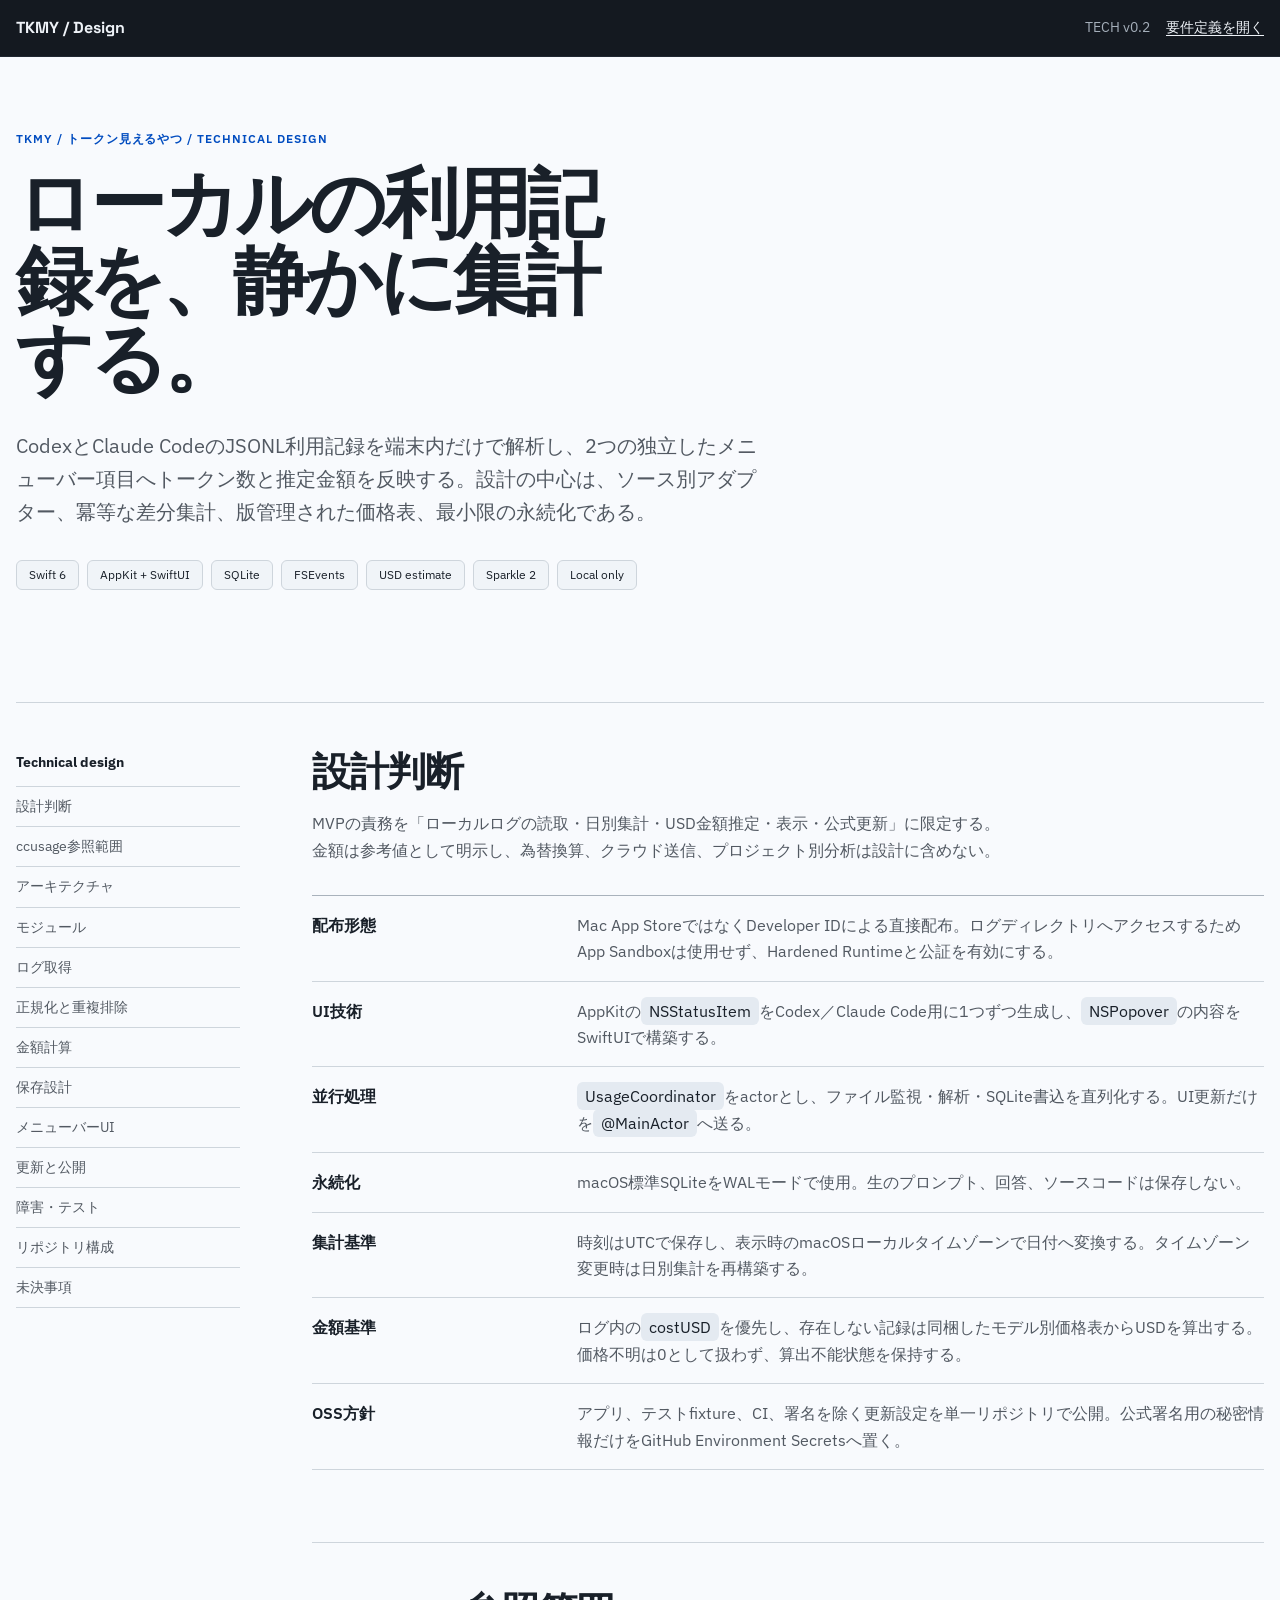
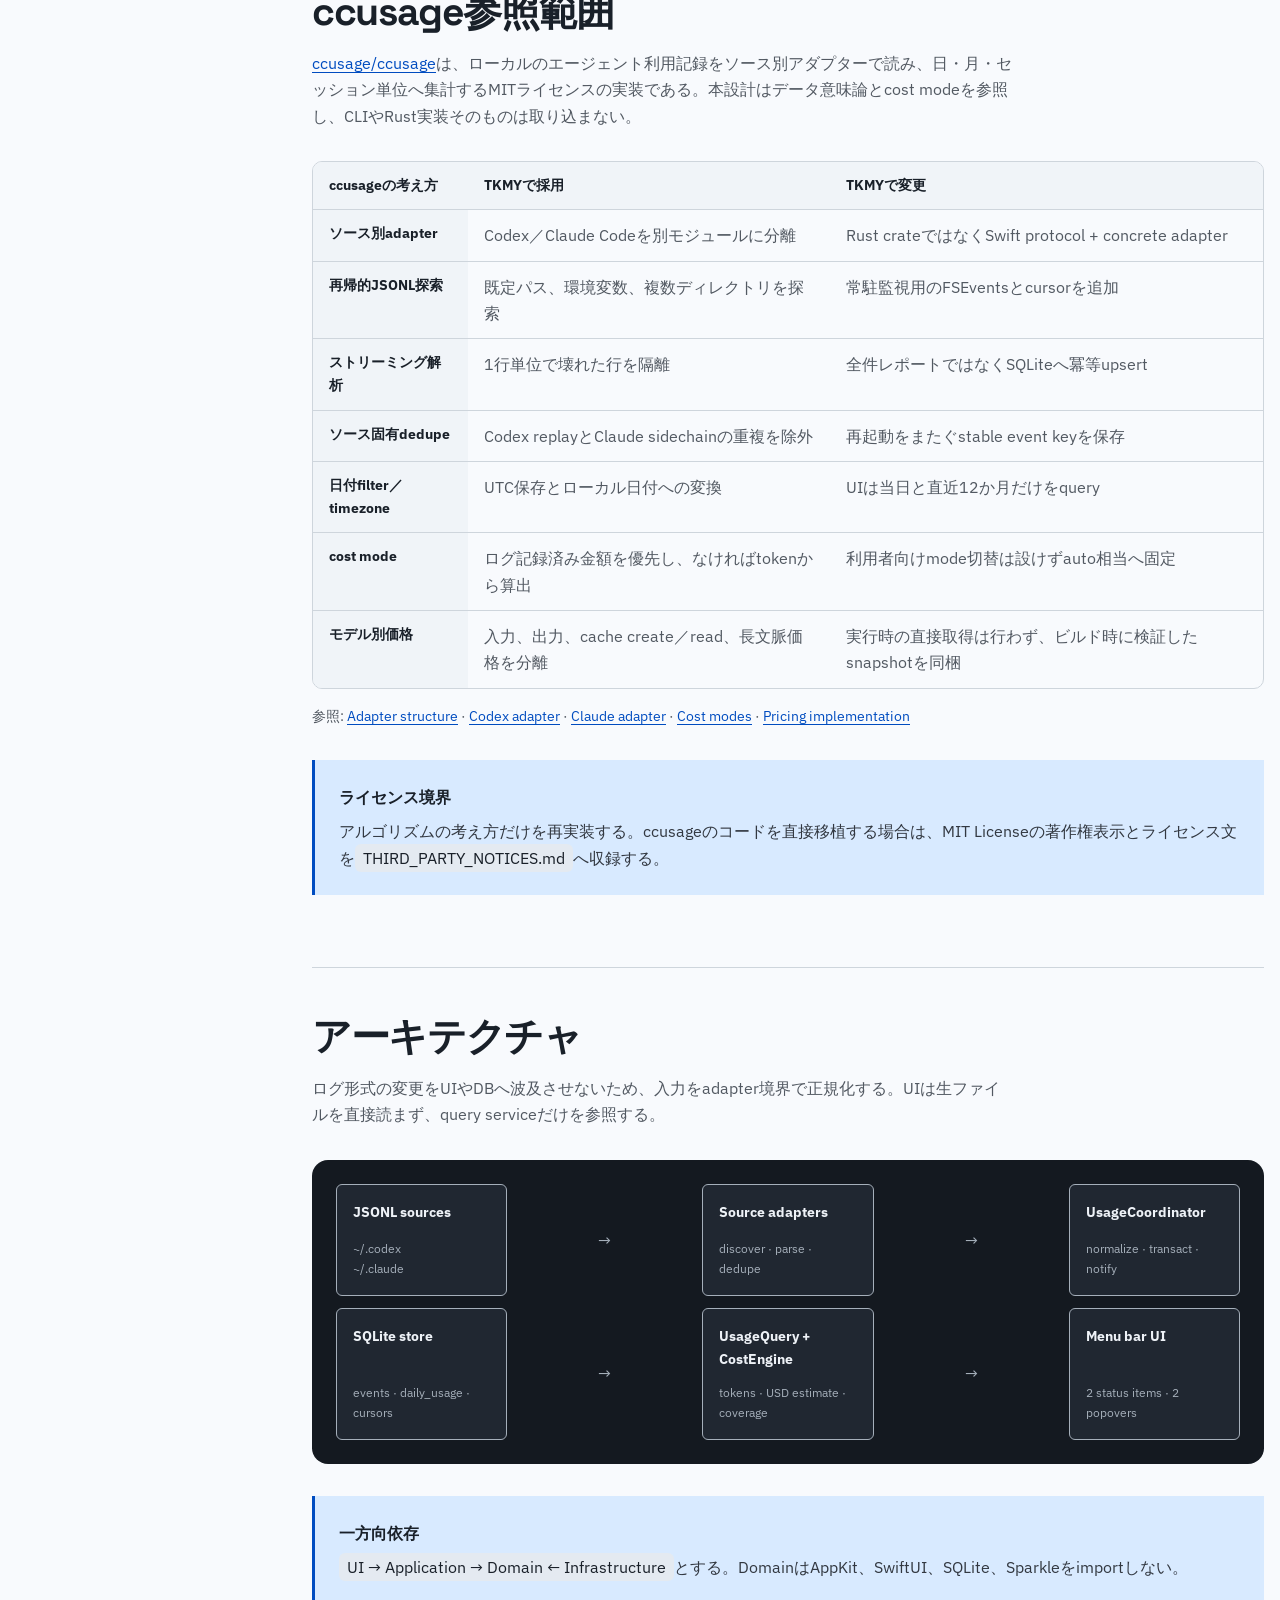
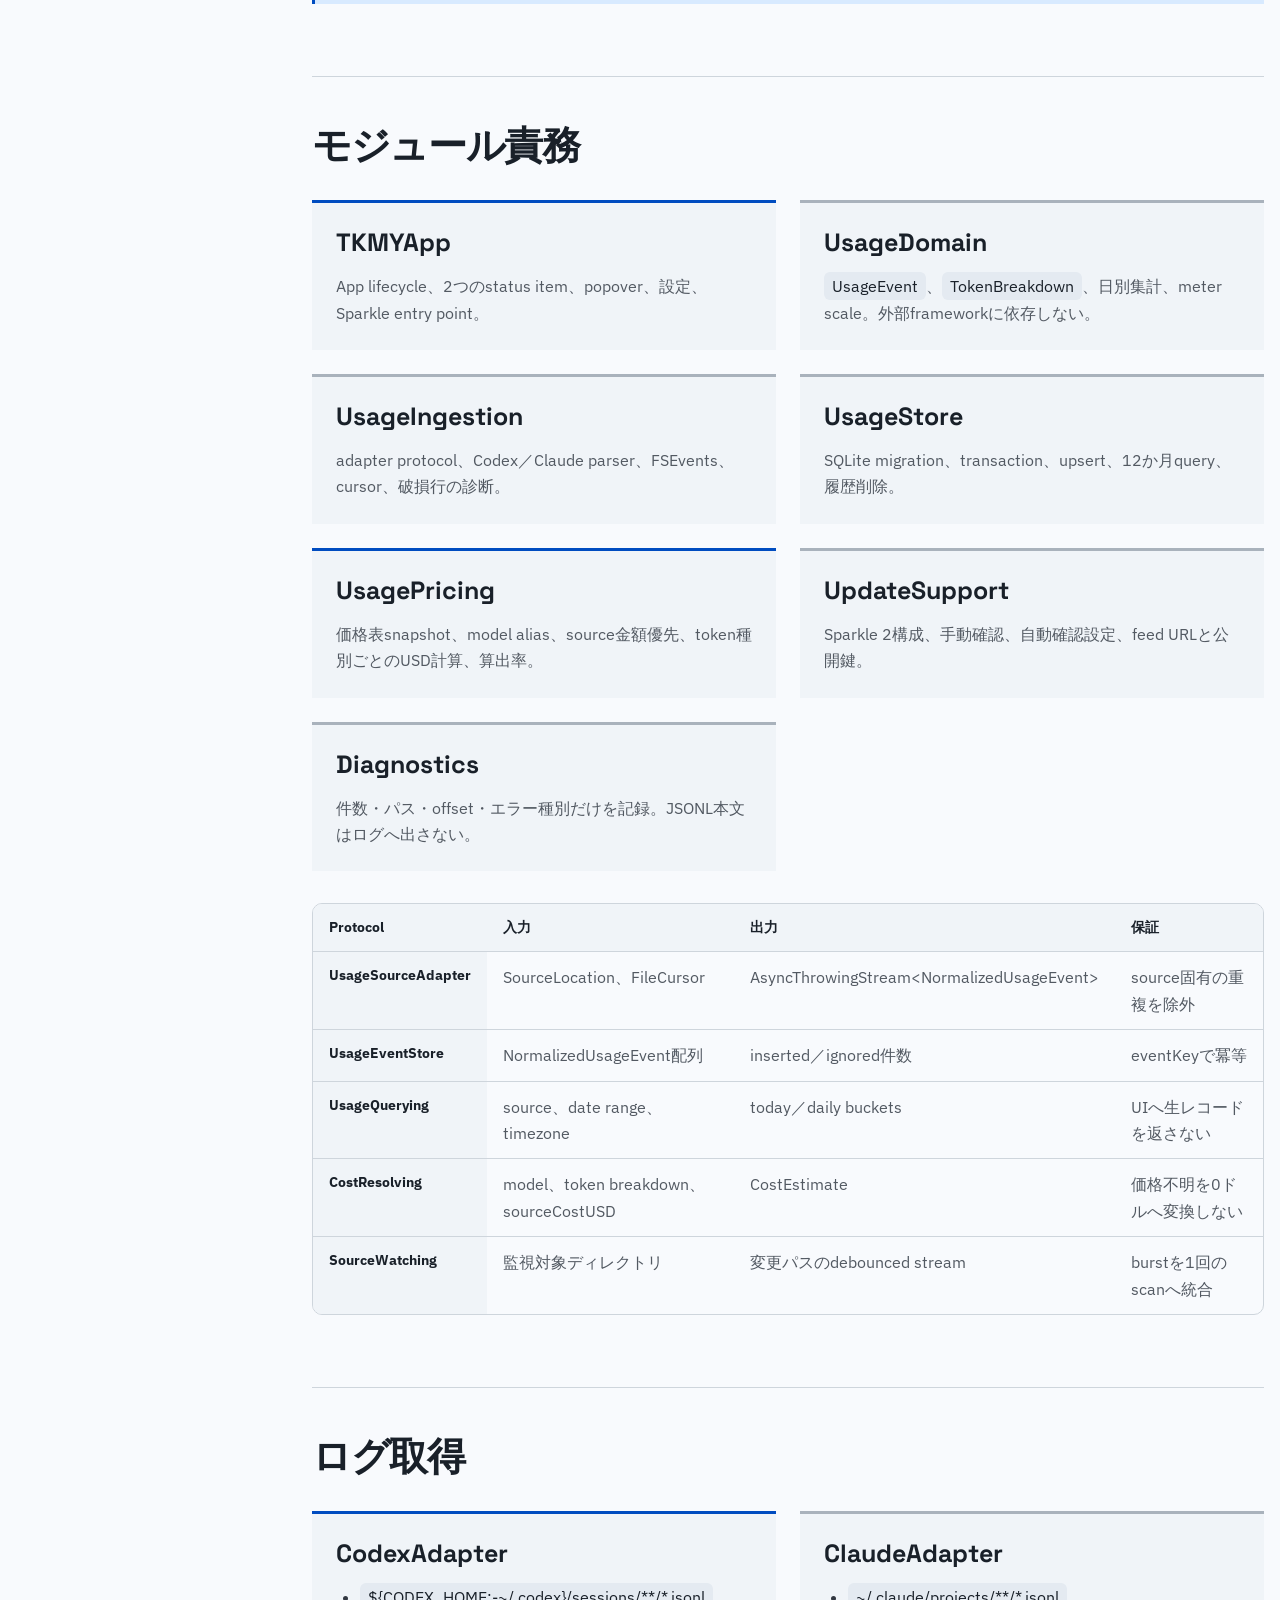
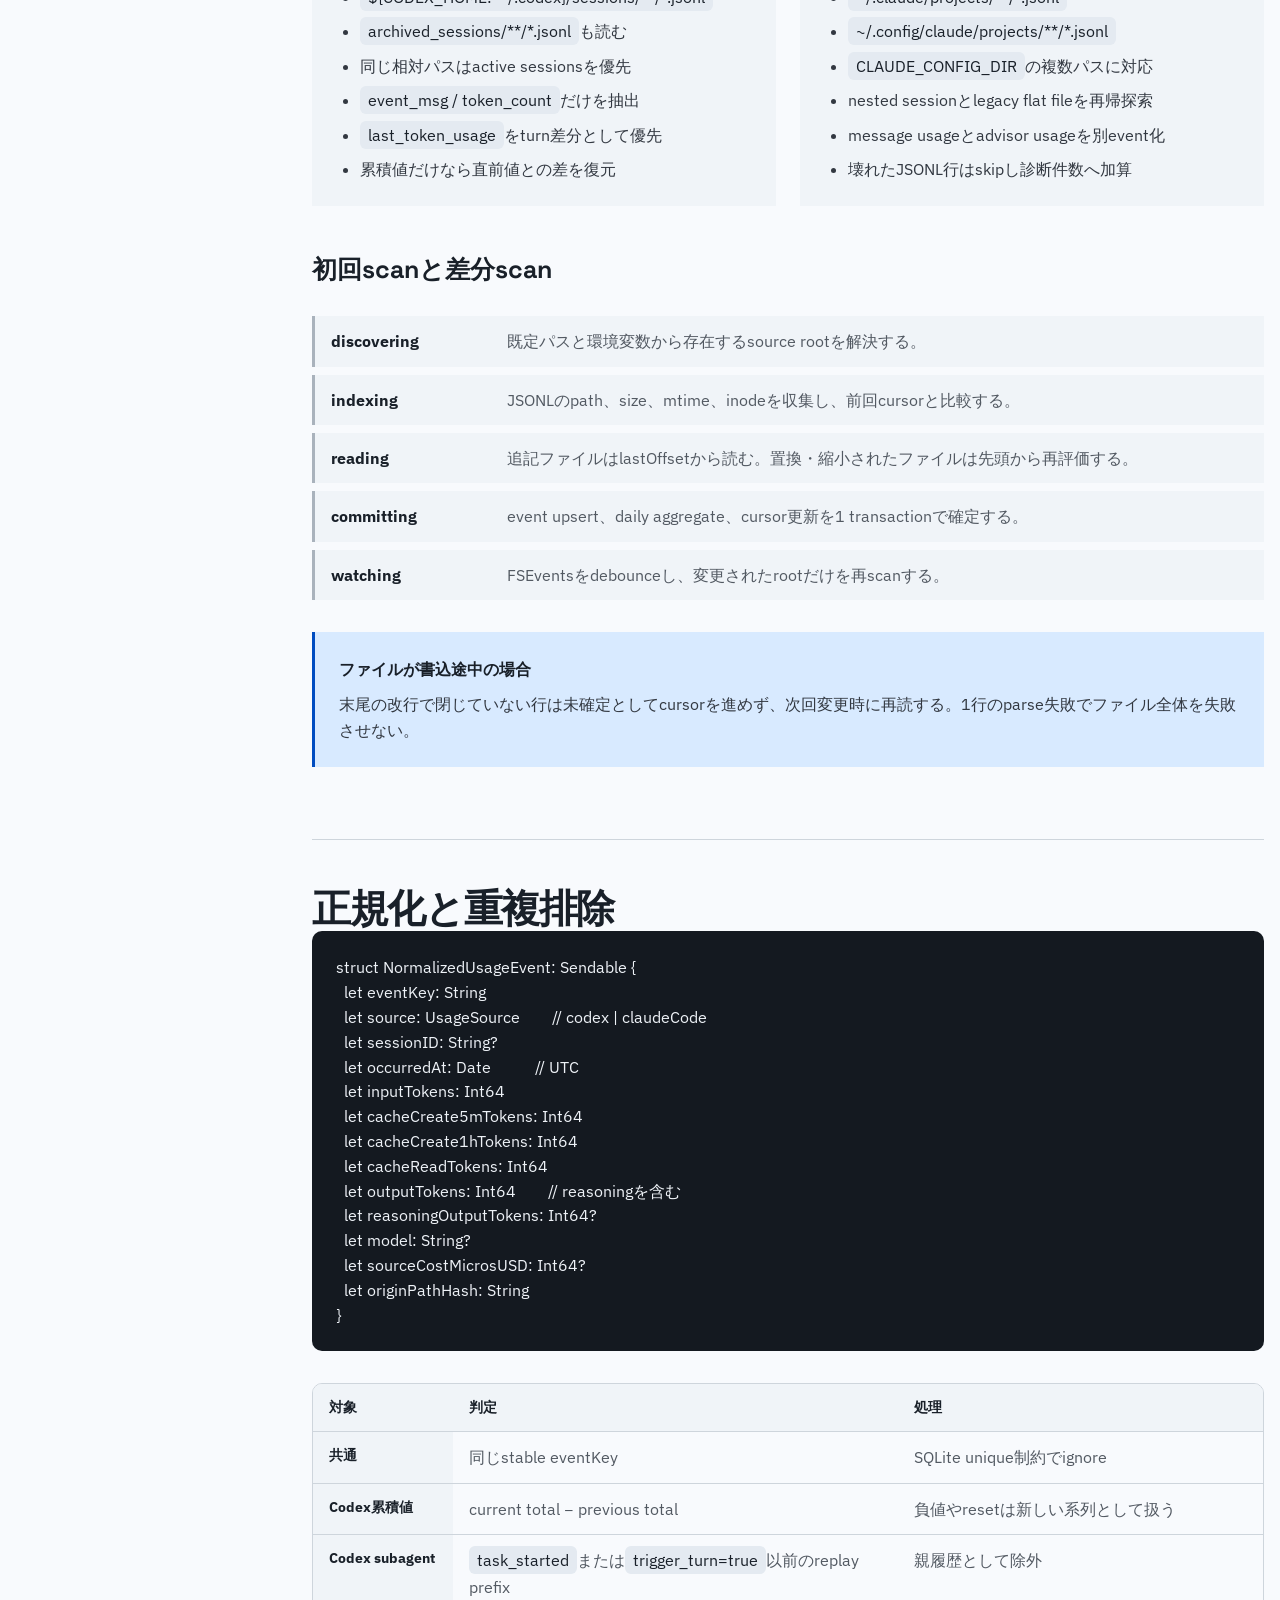
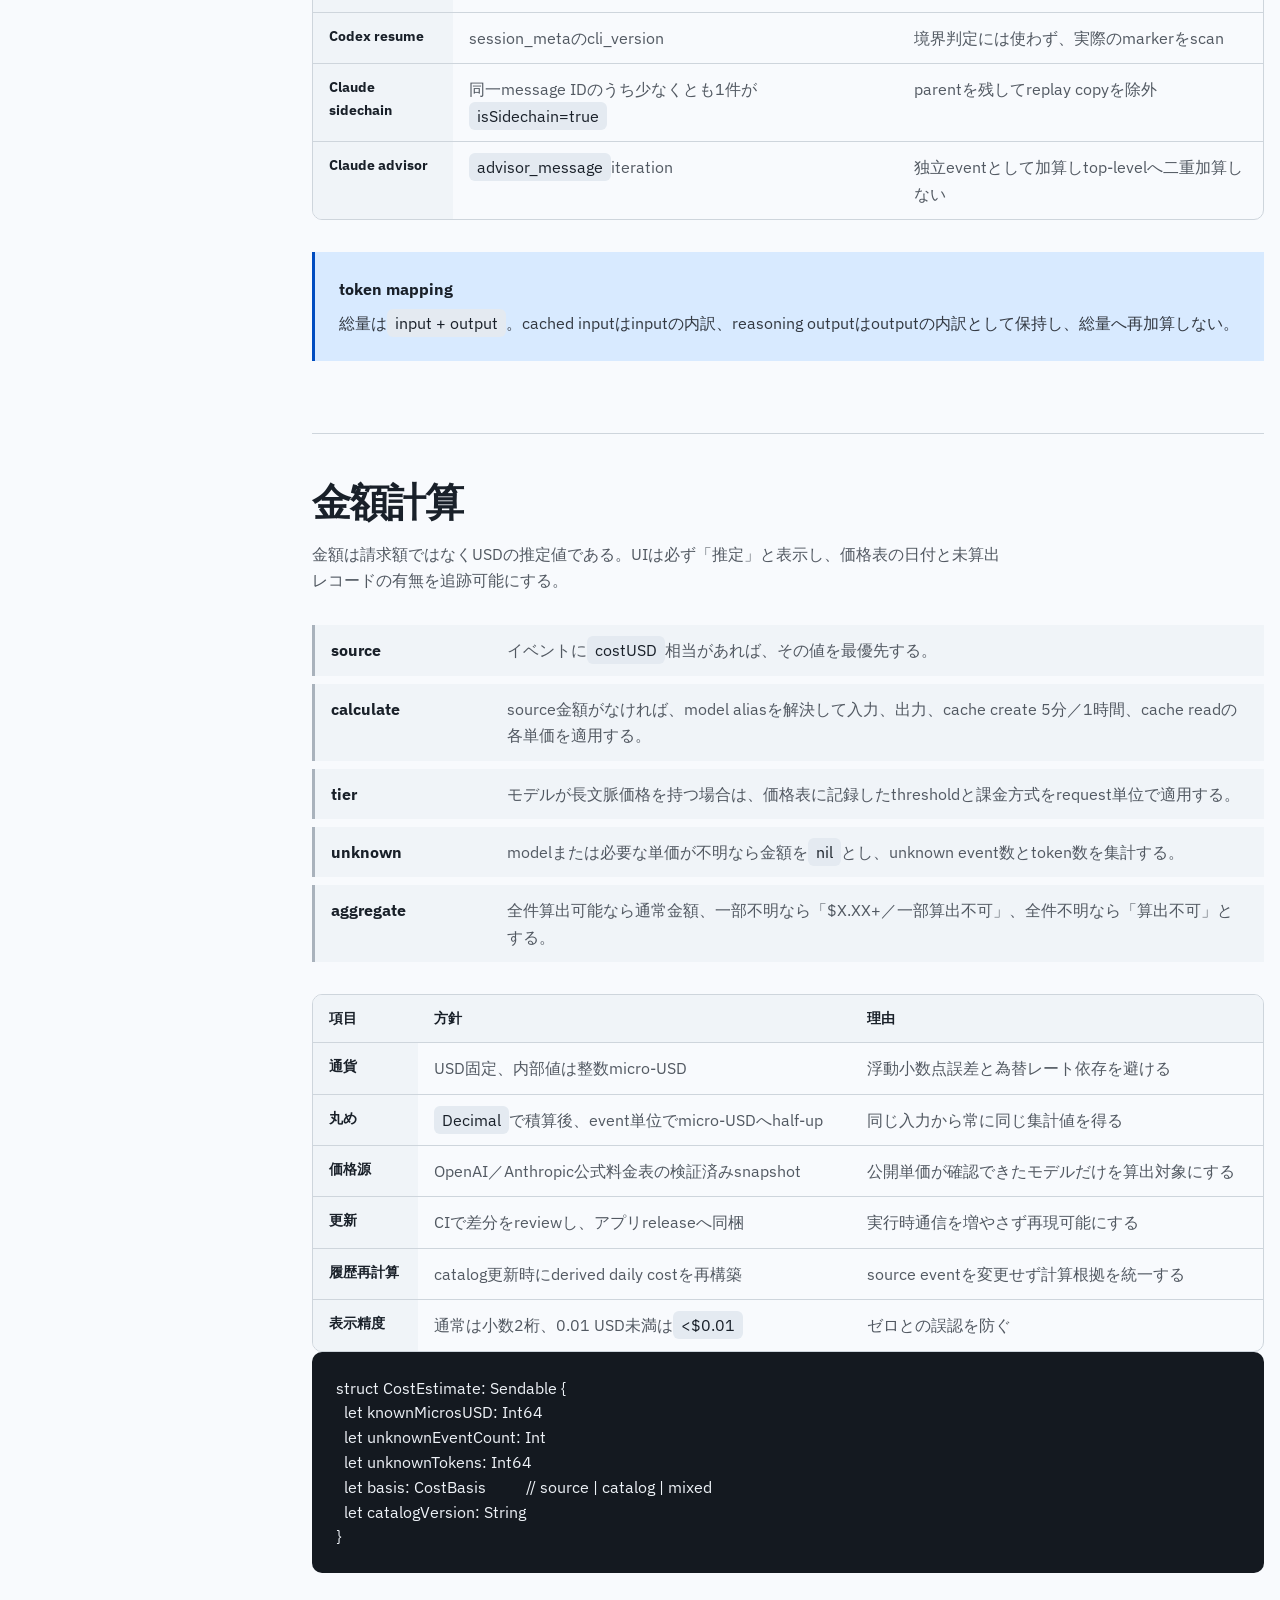
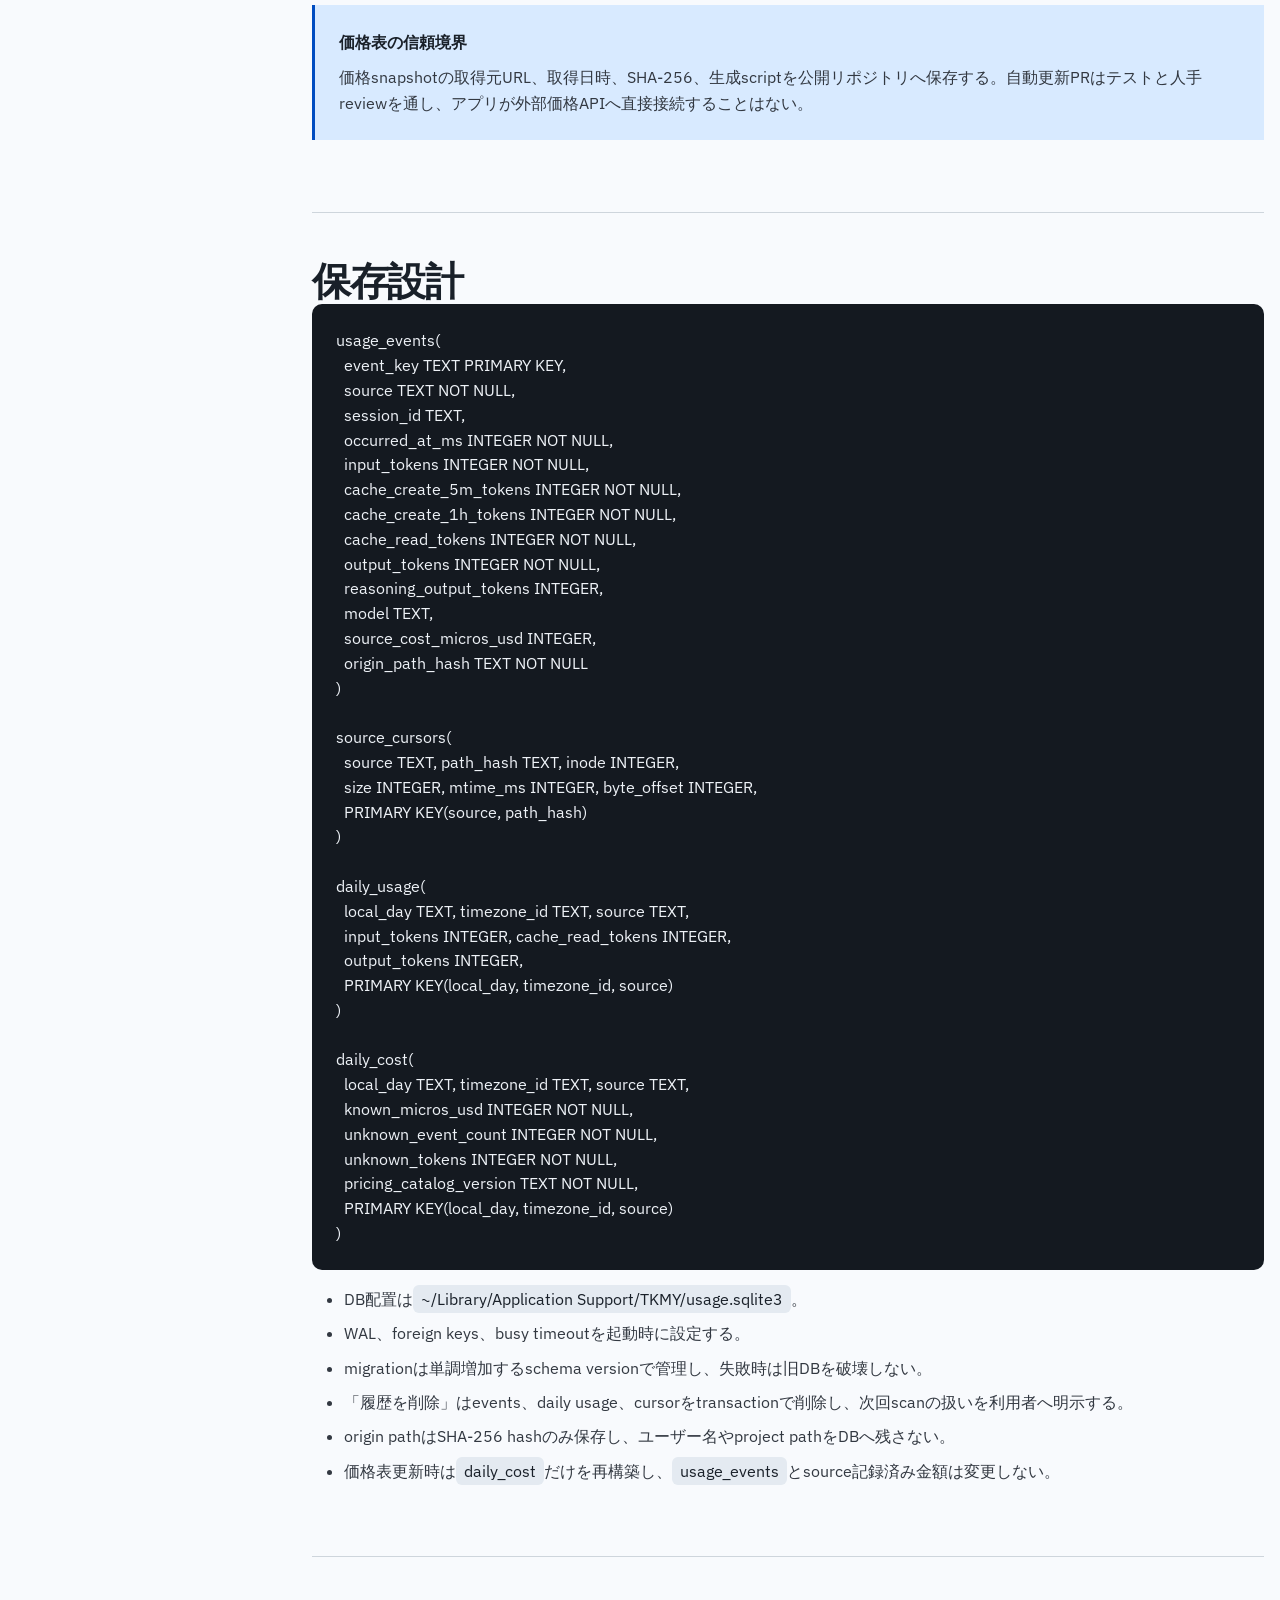
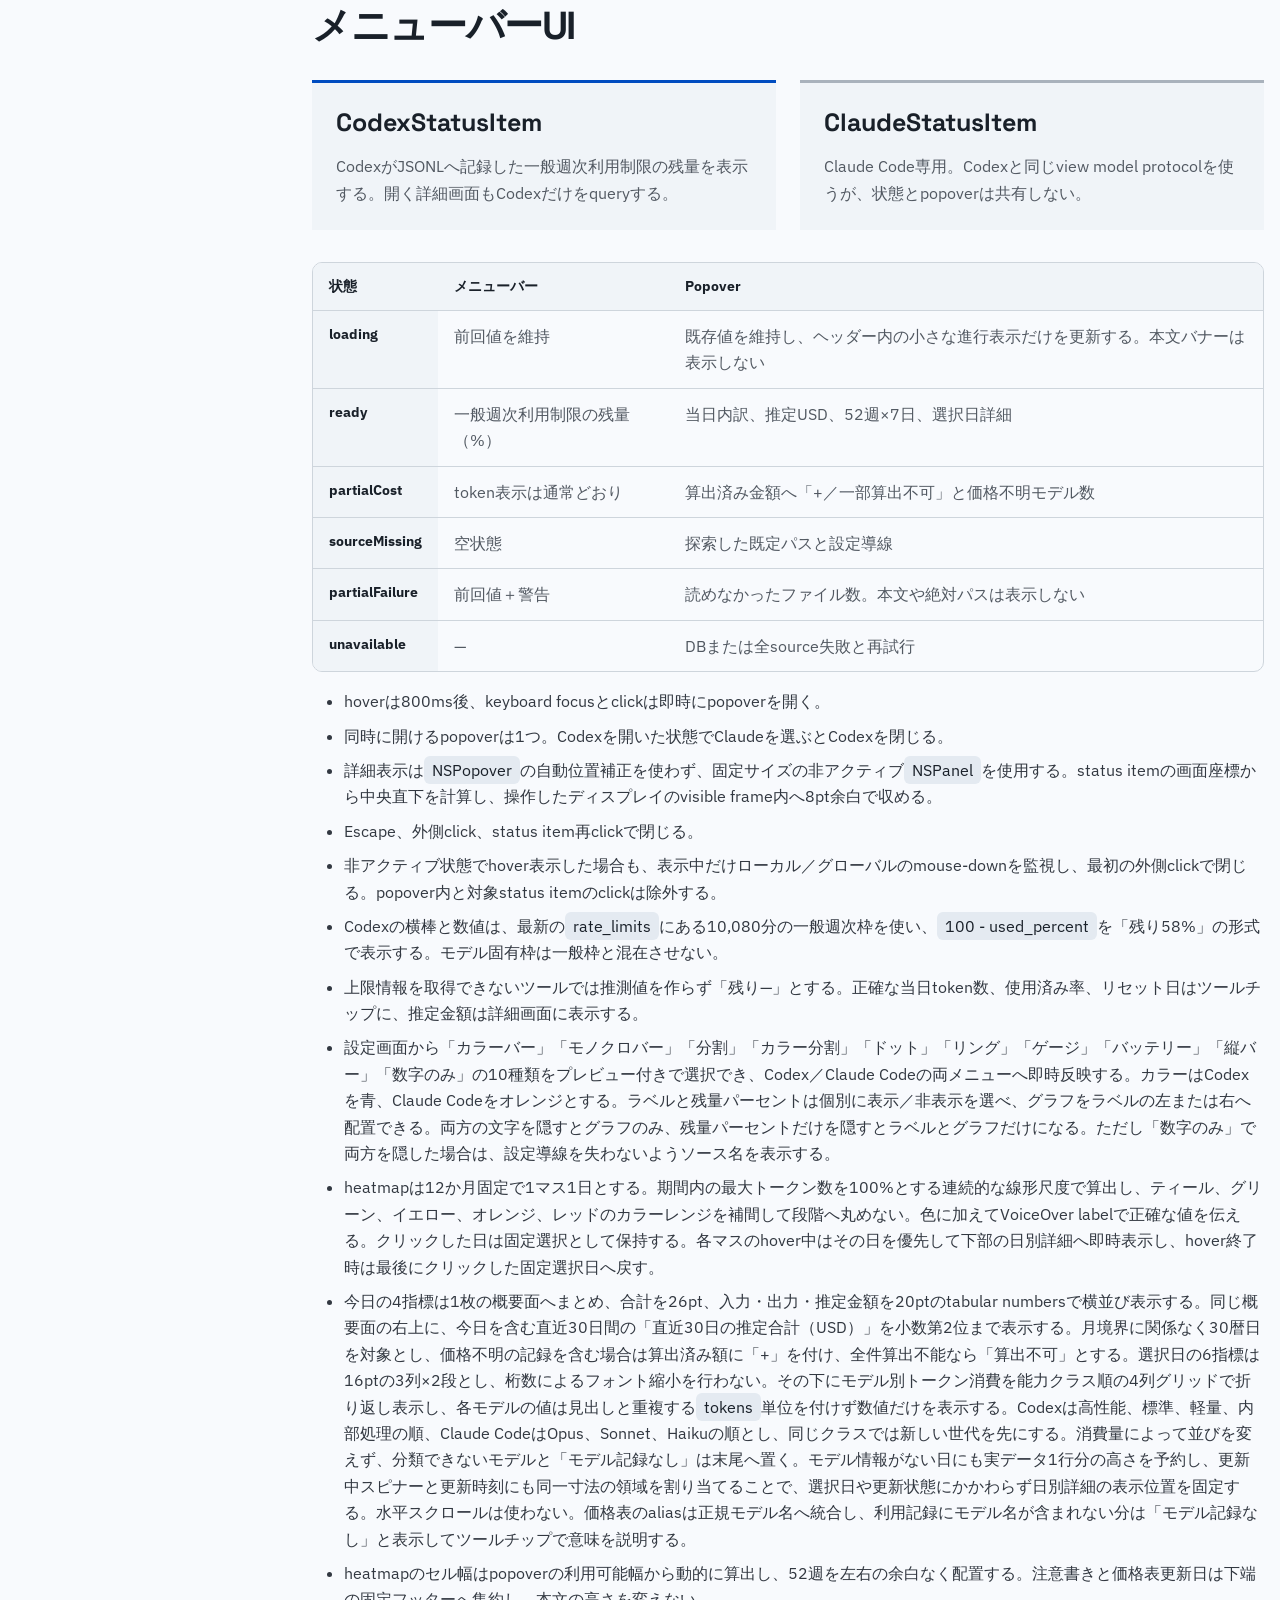
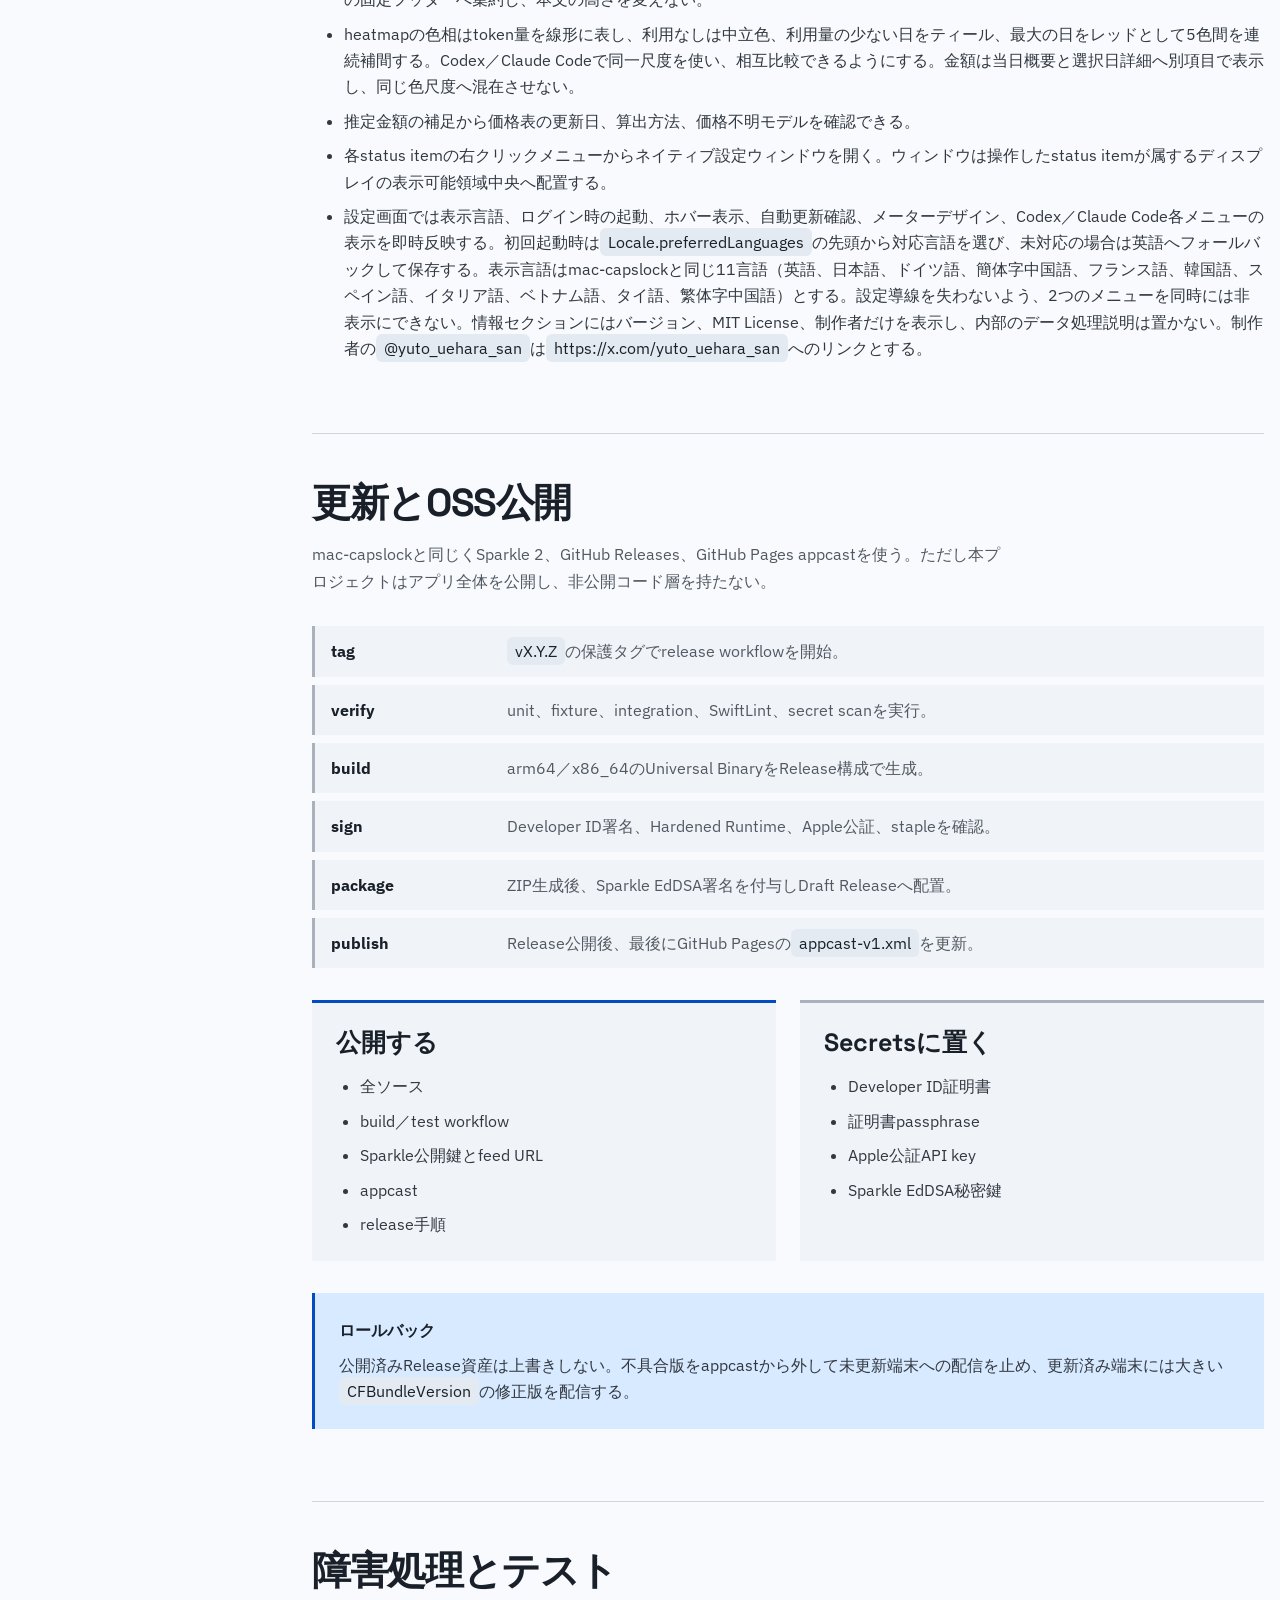
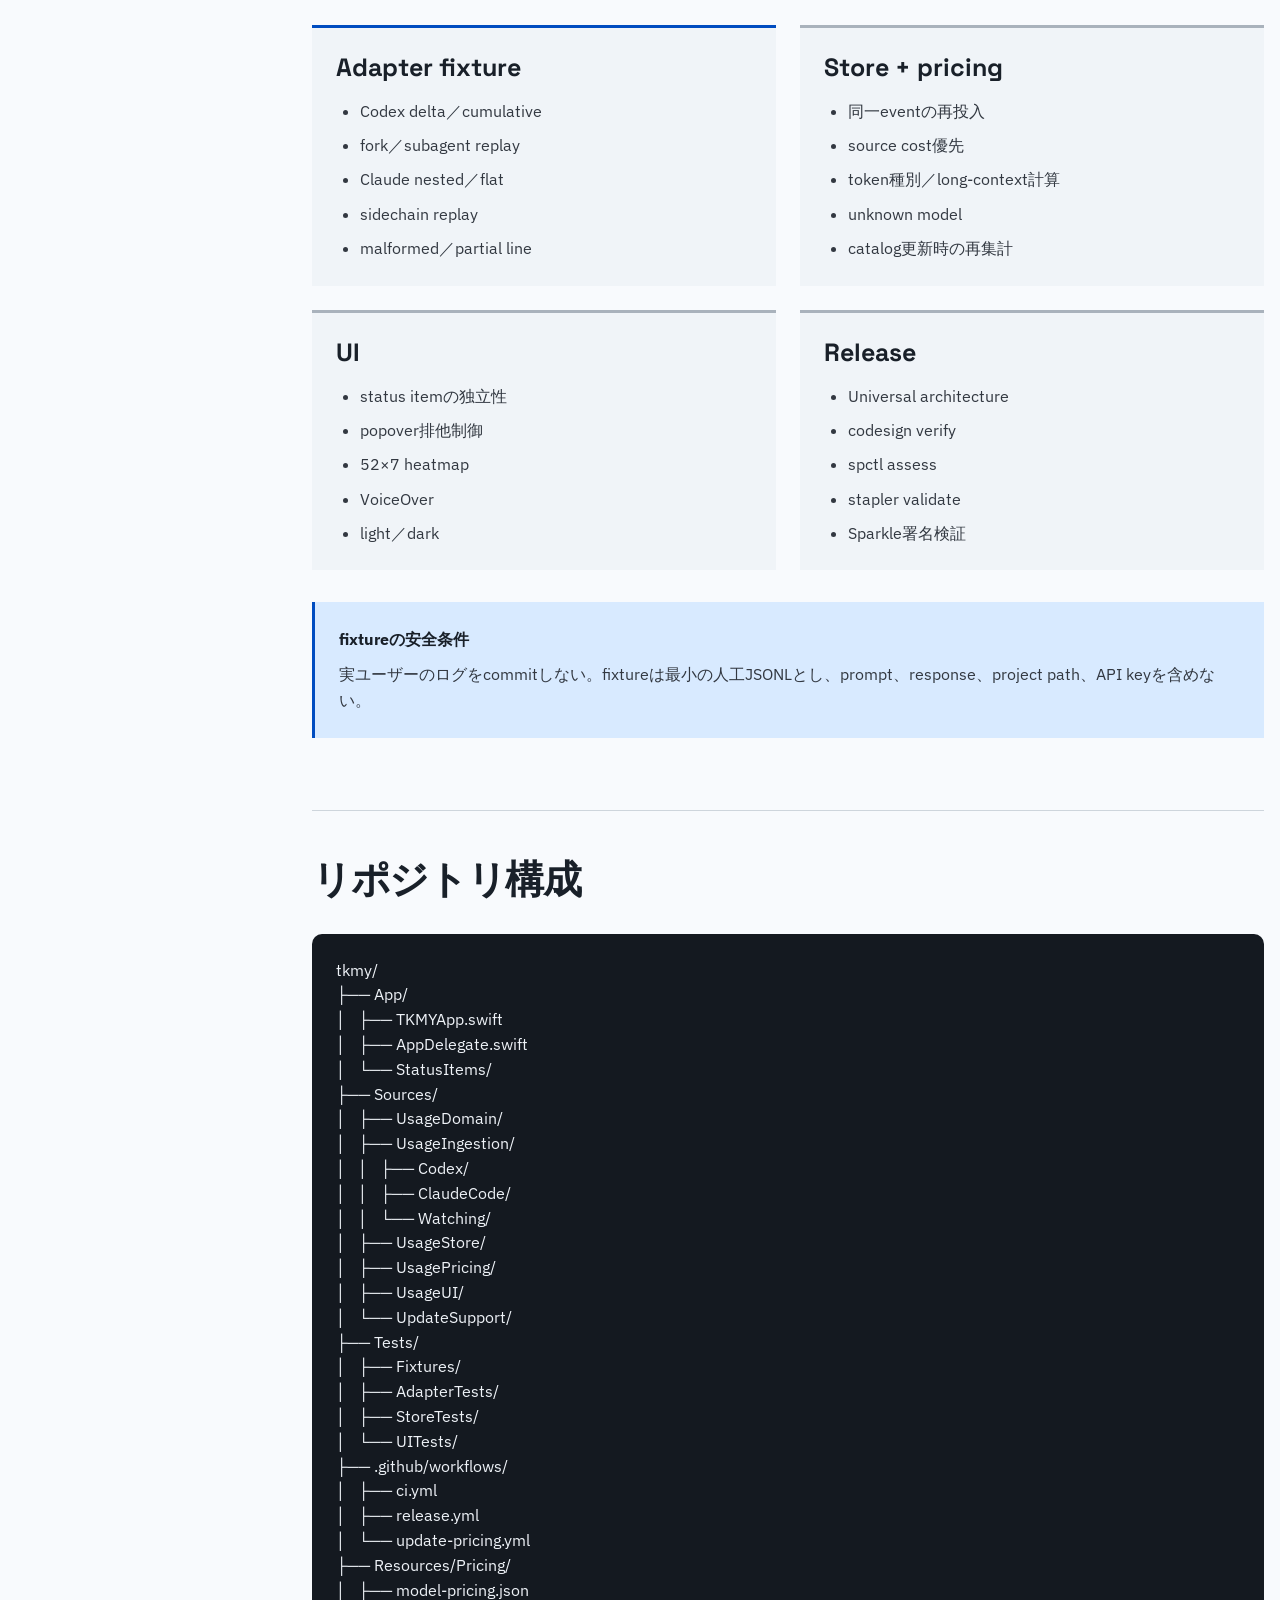
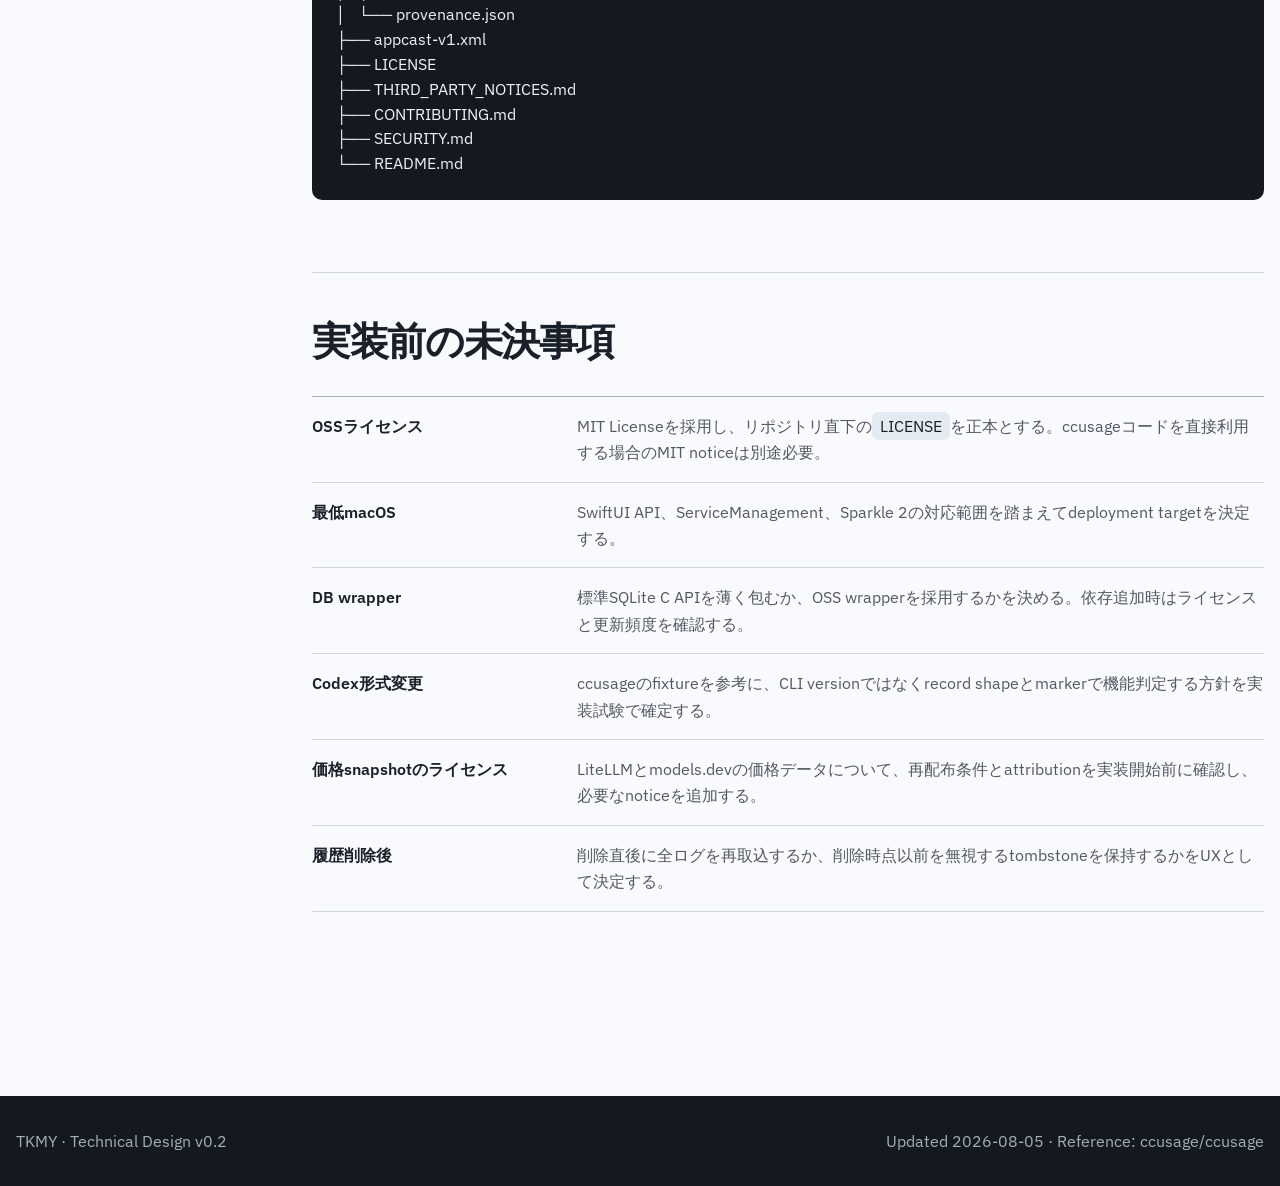
==== commit 7510e9ad: "Add eleven-language localization" ====
--- a/design.html
+++ b/design.html
@@ -421,7 +421,7 @@
             <li>heatmapの色相はtoken量を線形に表し、利用なしは中立色、利用量の少ない日をティール、最大の日をレッドとして5色間を連続補間する。Codex／Claude Codeで同一尺度を使い、相互比較できるようにする。金額は当日概要と選択日詳細へ別項目で表示し、同じ色尺度へ混在させない。</li>
             <li>推定金額の補足から価格表の更新日、算出方法、価格不明モデルを確認できる。</li>
             <li>各status itemの右クリックメニューからネイティブ設定ウィンドウを開く。ウィンドウは操作したstatus itemが属するディスプレイの表示可能領域中央へ配置する。</li>
-            <li>設定画面ではログイン時の起動、ホバー表示、自動更新確認、メーターデザイン、Codex／Claude Code各メニューの表示を即時反映する。設定導線を失わないよう、2つのメニューを同時には非表示にできない。情報セクションにはバージョン、MIT License、制作者だけを表示し、内部のデータ処理説明は置かない。制作者の<code>@yuto_uehara_san</code>は<code>https://x.com/yuto_uehara_san</code>へのリンクとする。</li>
+            <li>設定画面では表示言語、ログイン時の起動、ホバー表示、自動更新確認、メーターデザイン、Codex／Claude Code各メニューの表示を即時反映する。初回起動時は<code>Locale.preferredLanguages</code>の先頭から対応言語を選び、未対応の場合は英語へフォールバックして保存する。表示言語はmac-capslockと同じ11言語（英語、日本語、ドイツ語、簡体字中国語、フランス語、韓国語、スペイン語、イタリア語、ベトナム語、タイ語、繁体字中国語）とする。設定導線を失わないよう、2つのメニューを同時には非表示にできない。情報セクションにはバージョン、MIT License、制作者だけを表示し、内部のデータ処理説明は置かない。制作者の<code>@yuto_uehara_san</code>は<code>https://x.com/yuto_uehara_san</code>へのリンクとする。</li>
           </ul>
         </section>
 
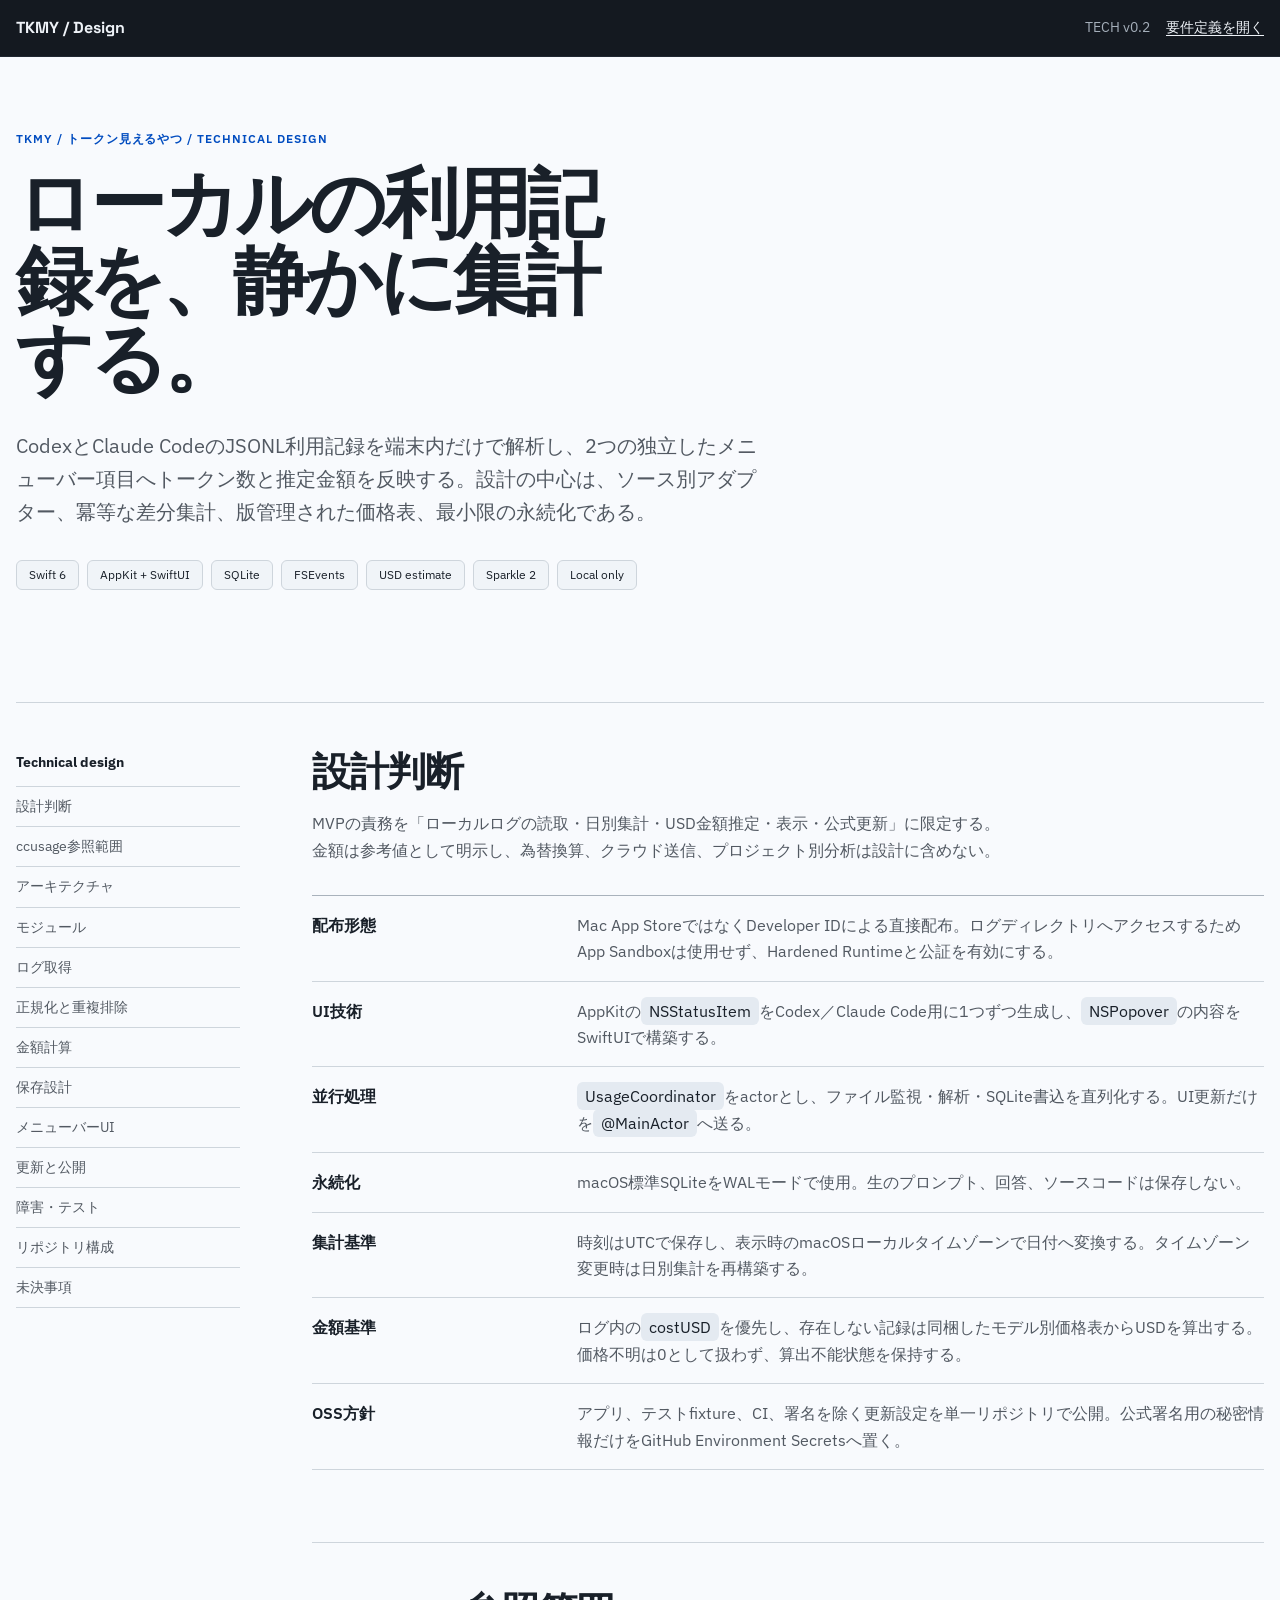
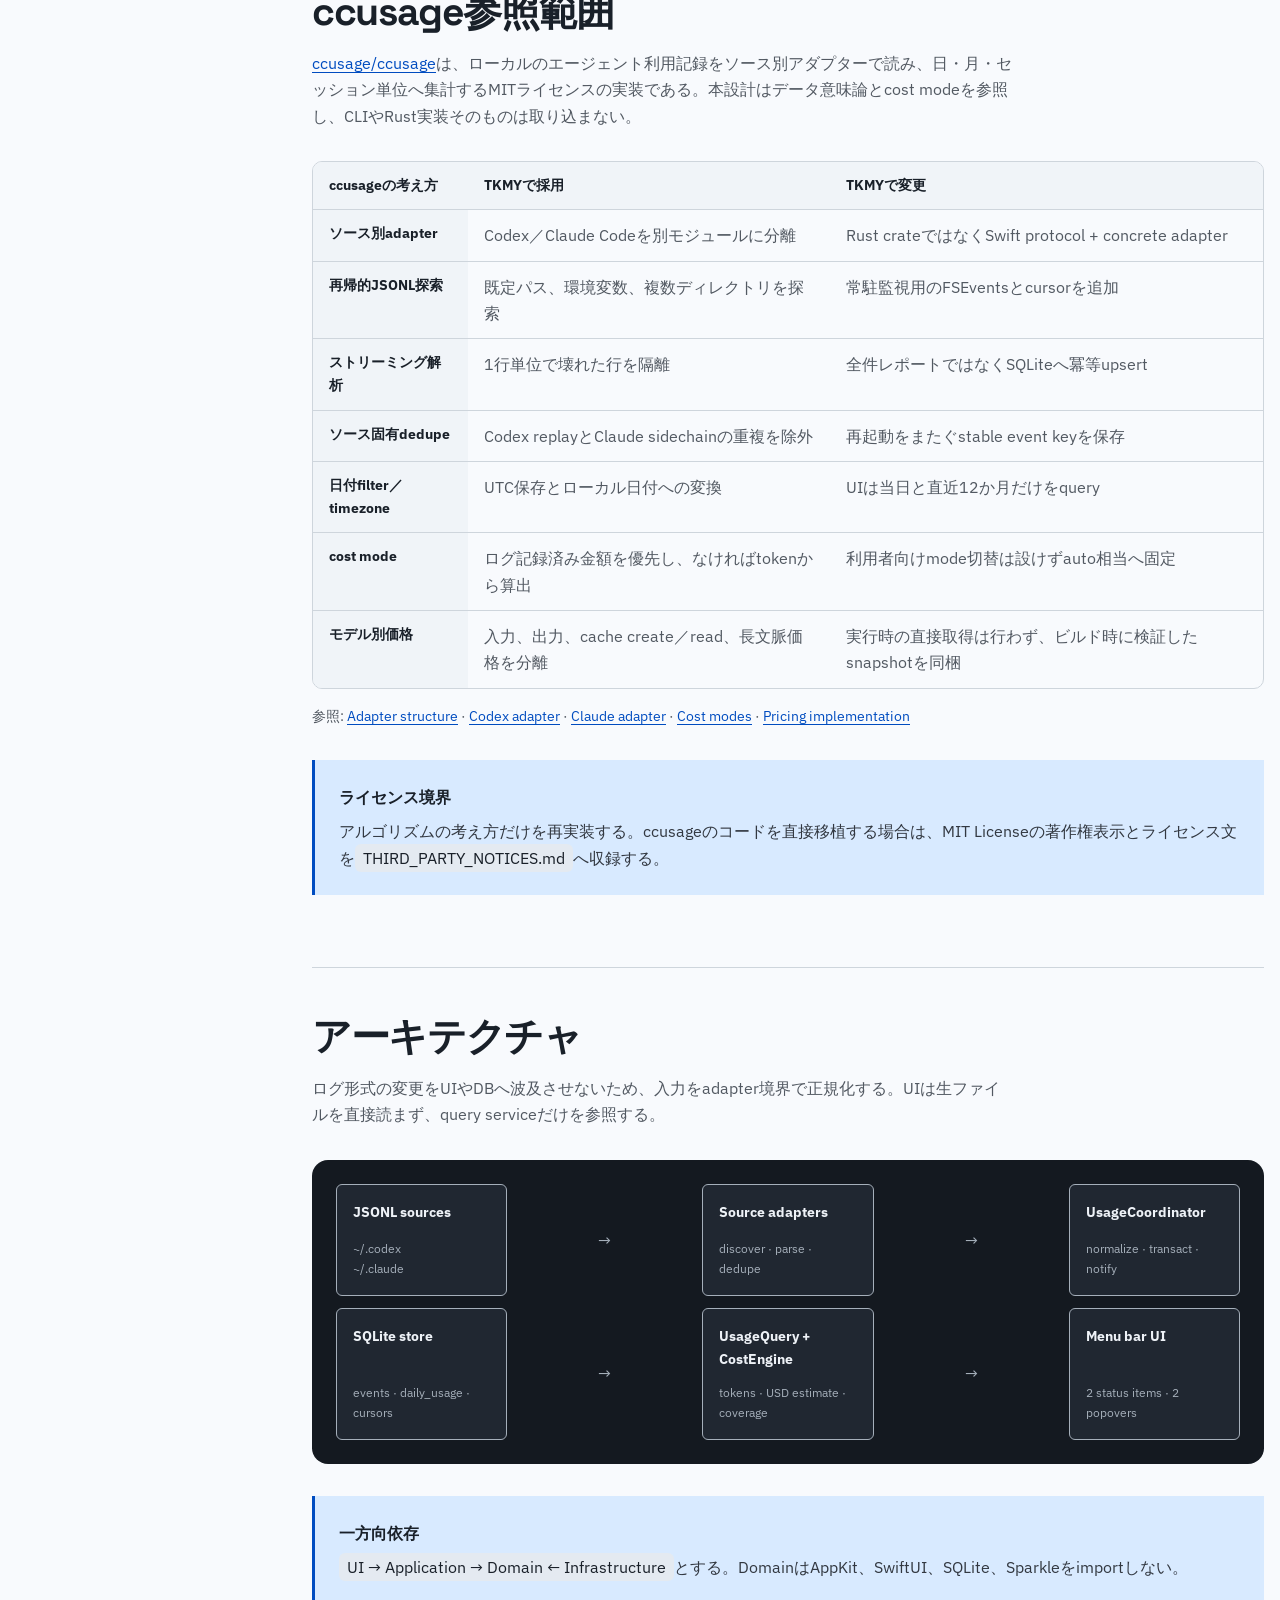
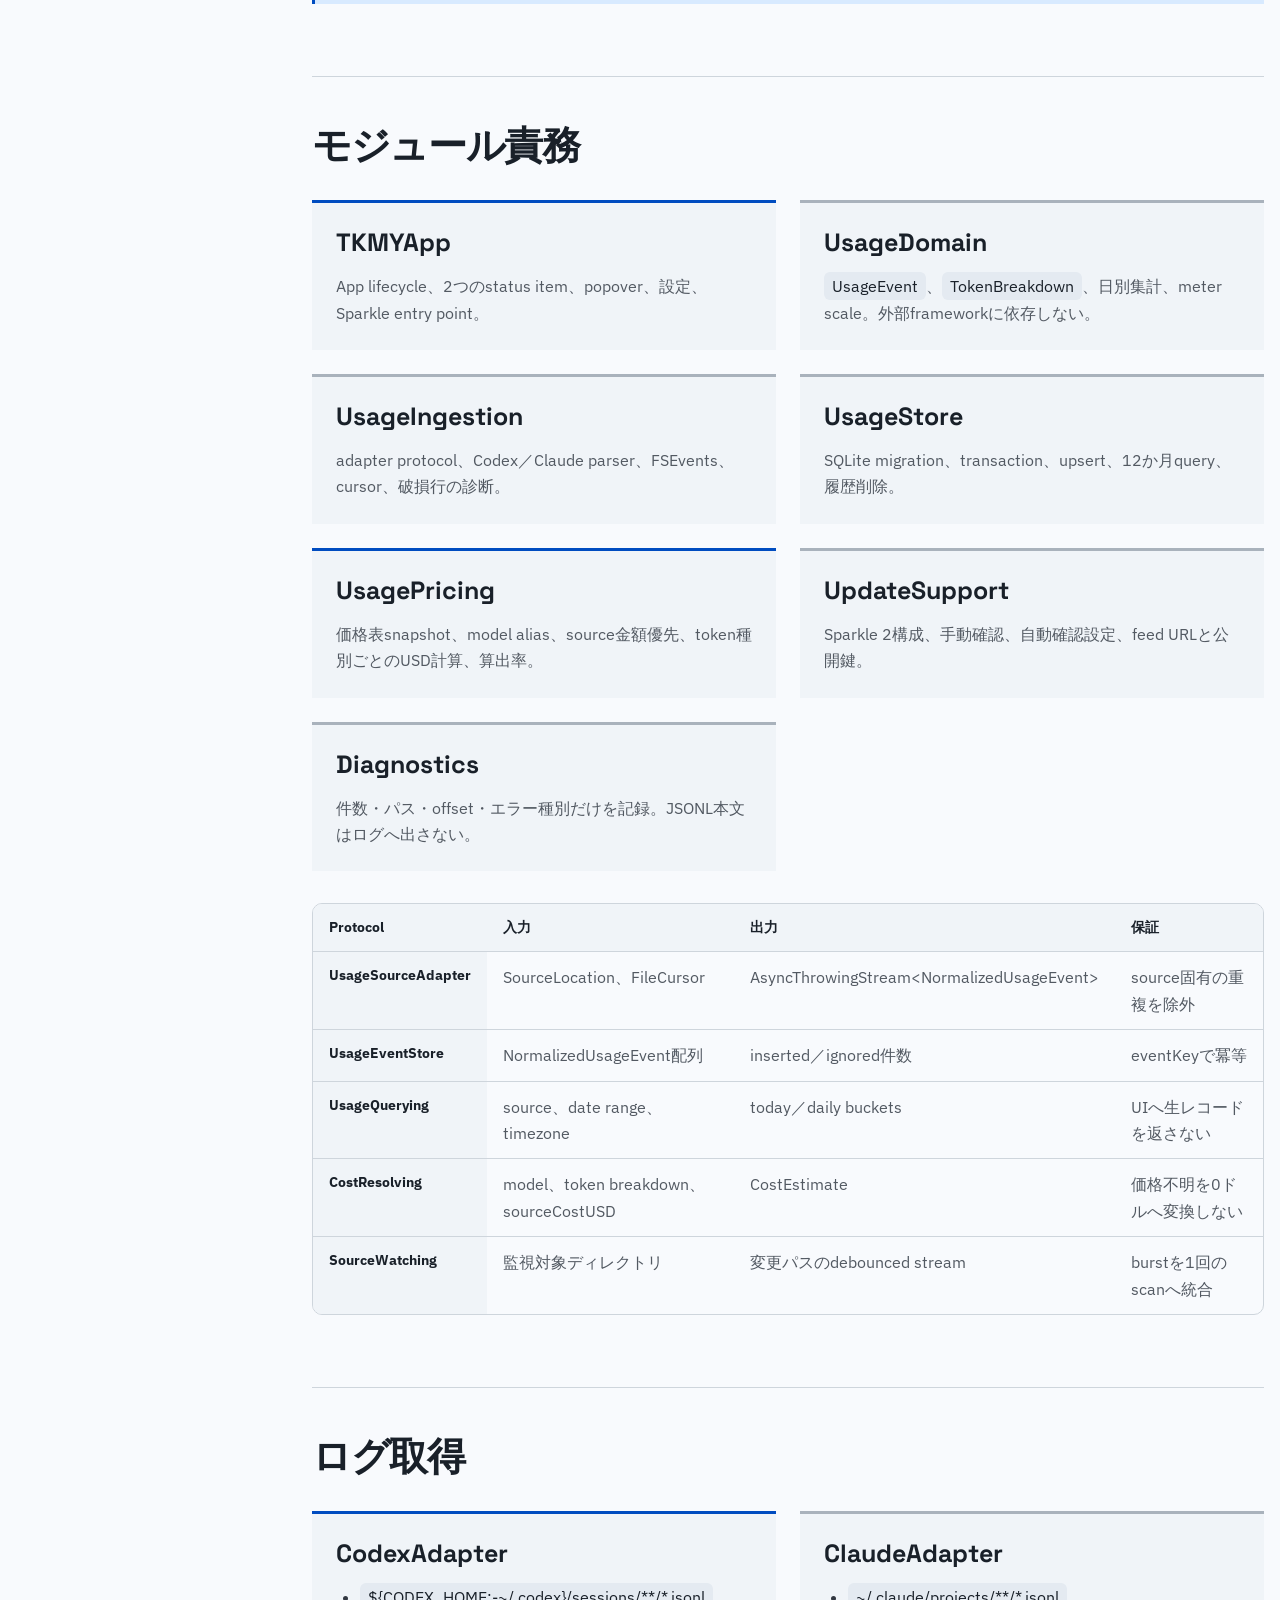
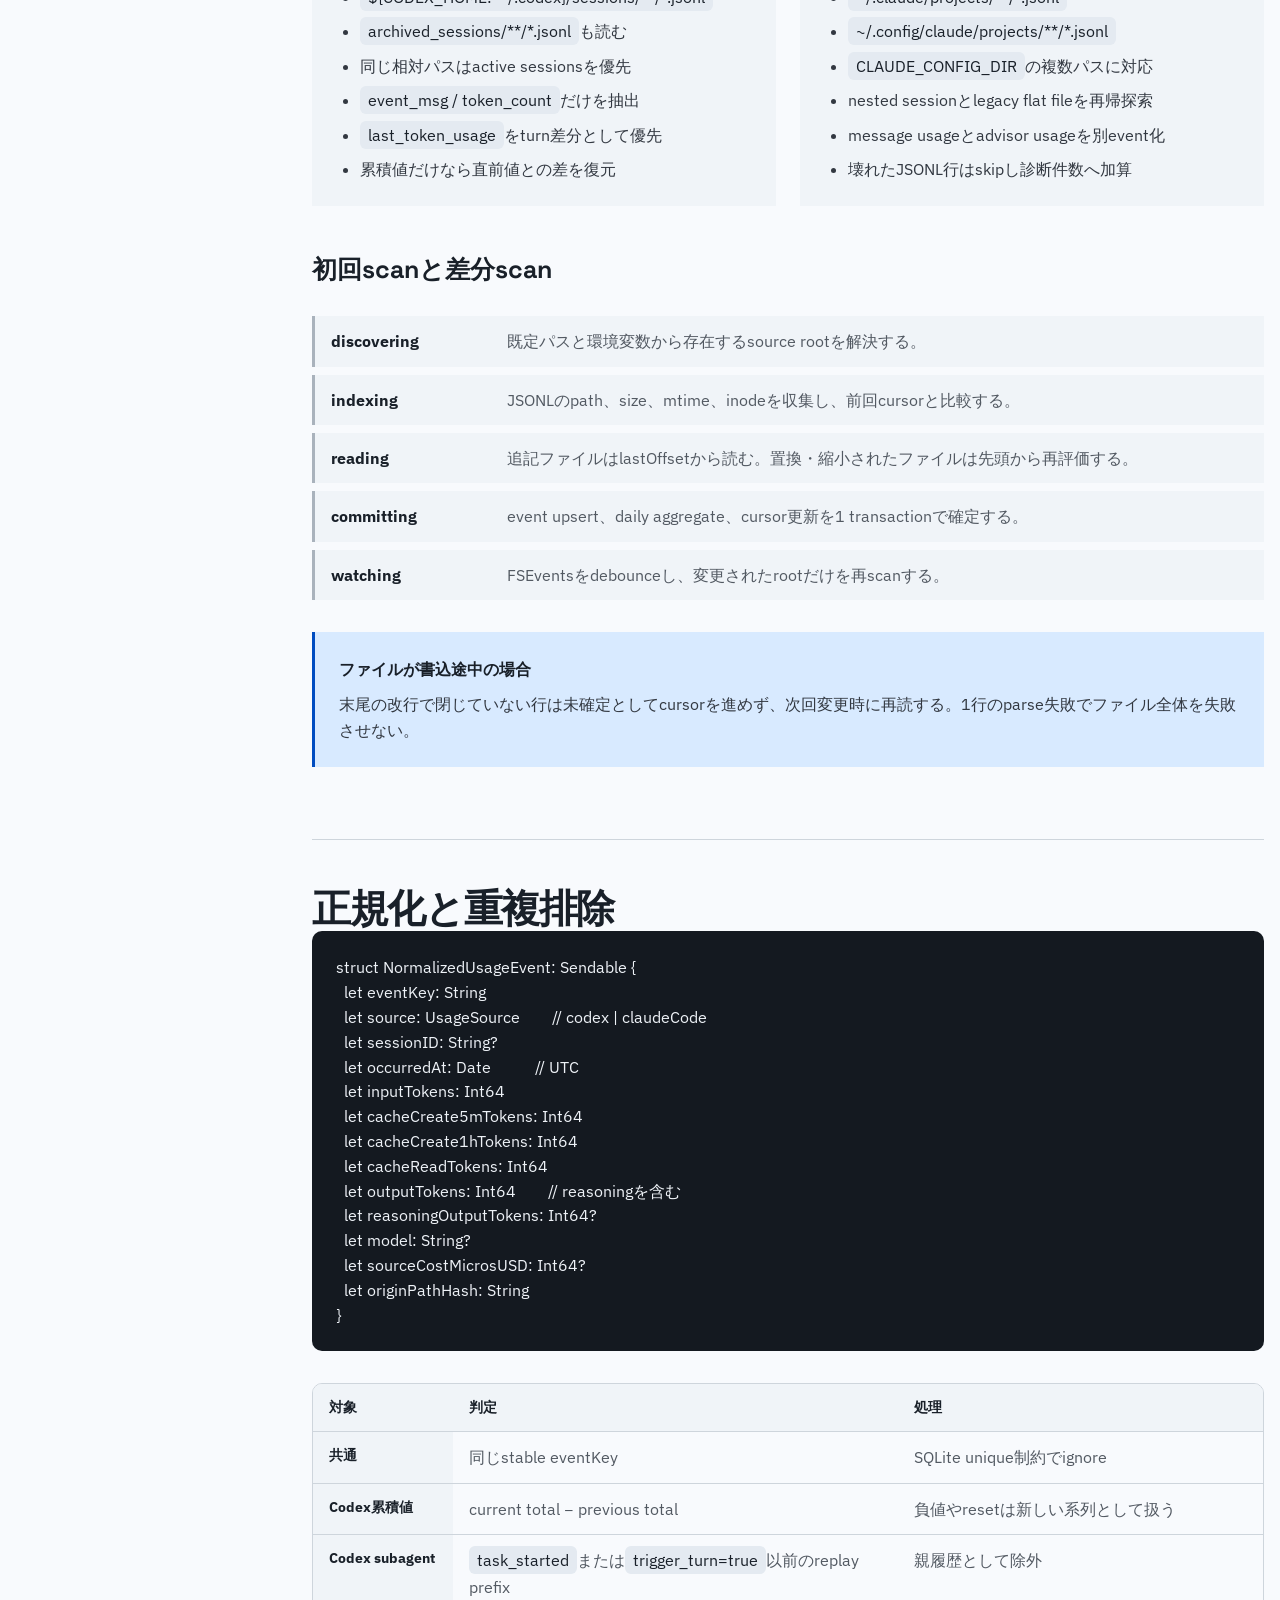
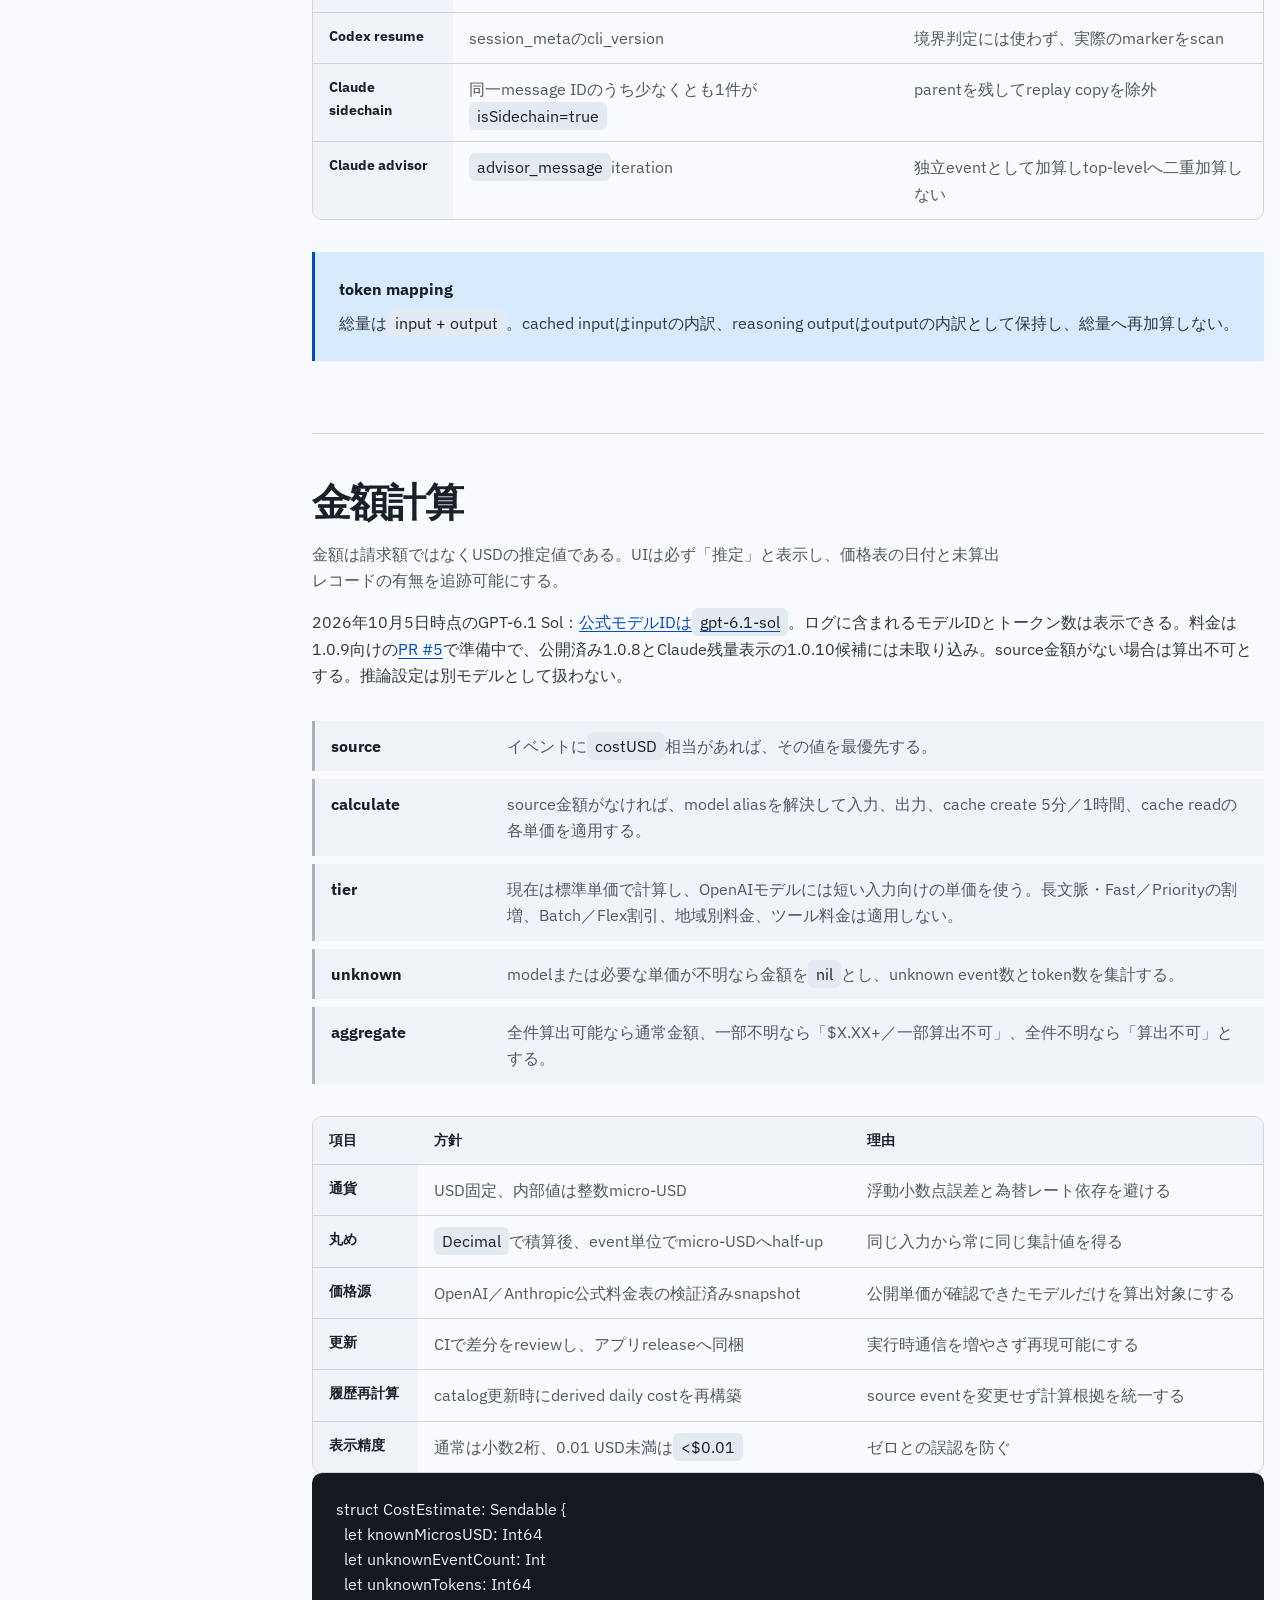
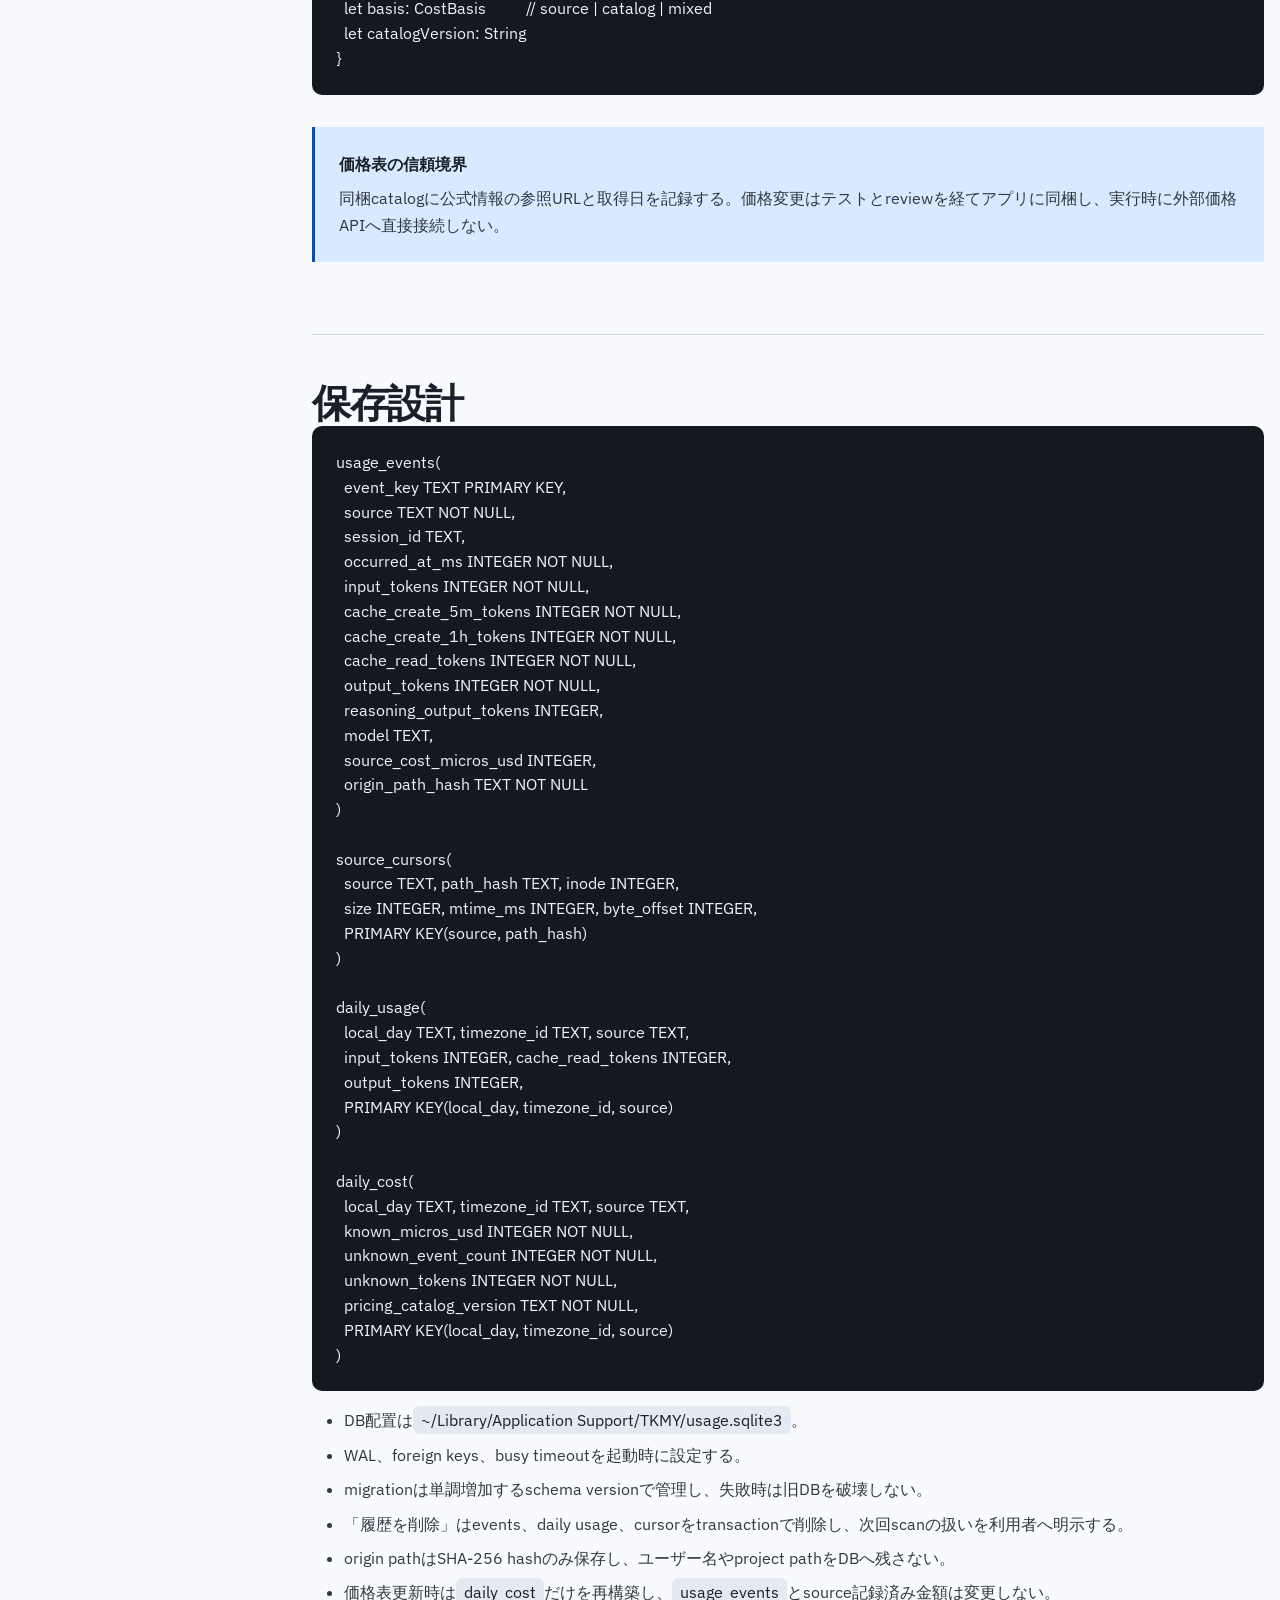
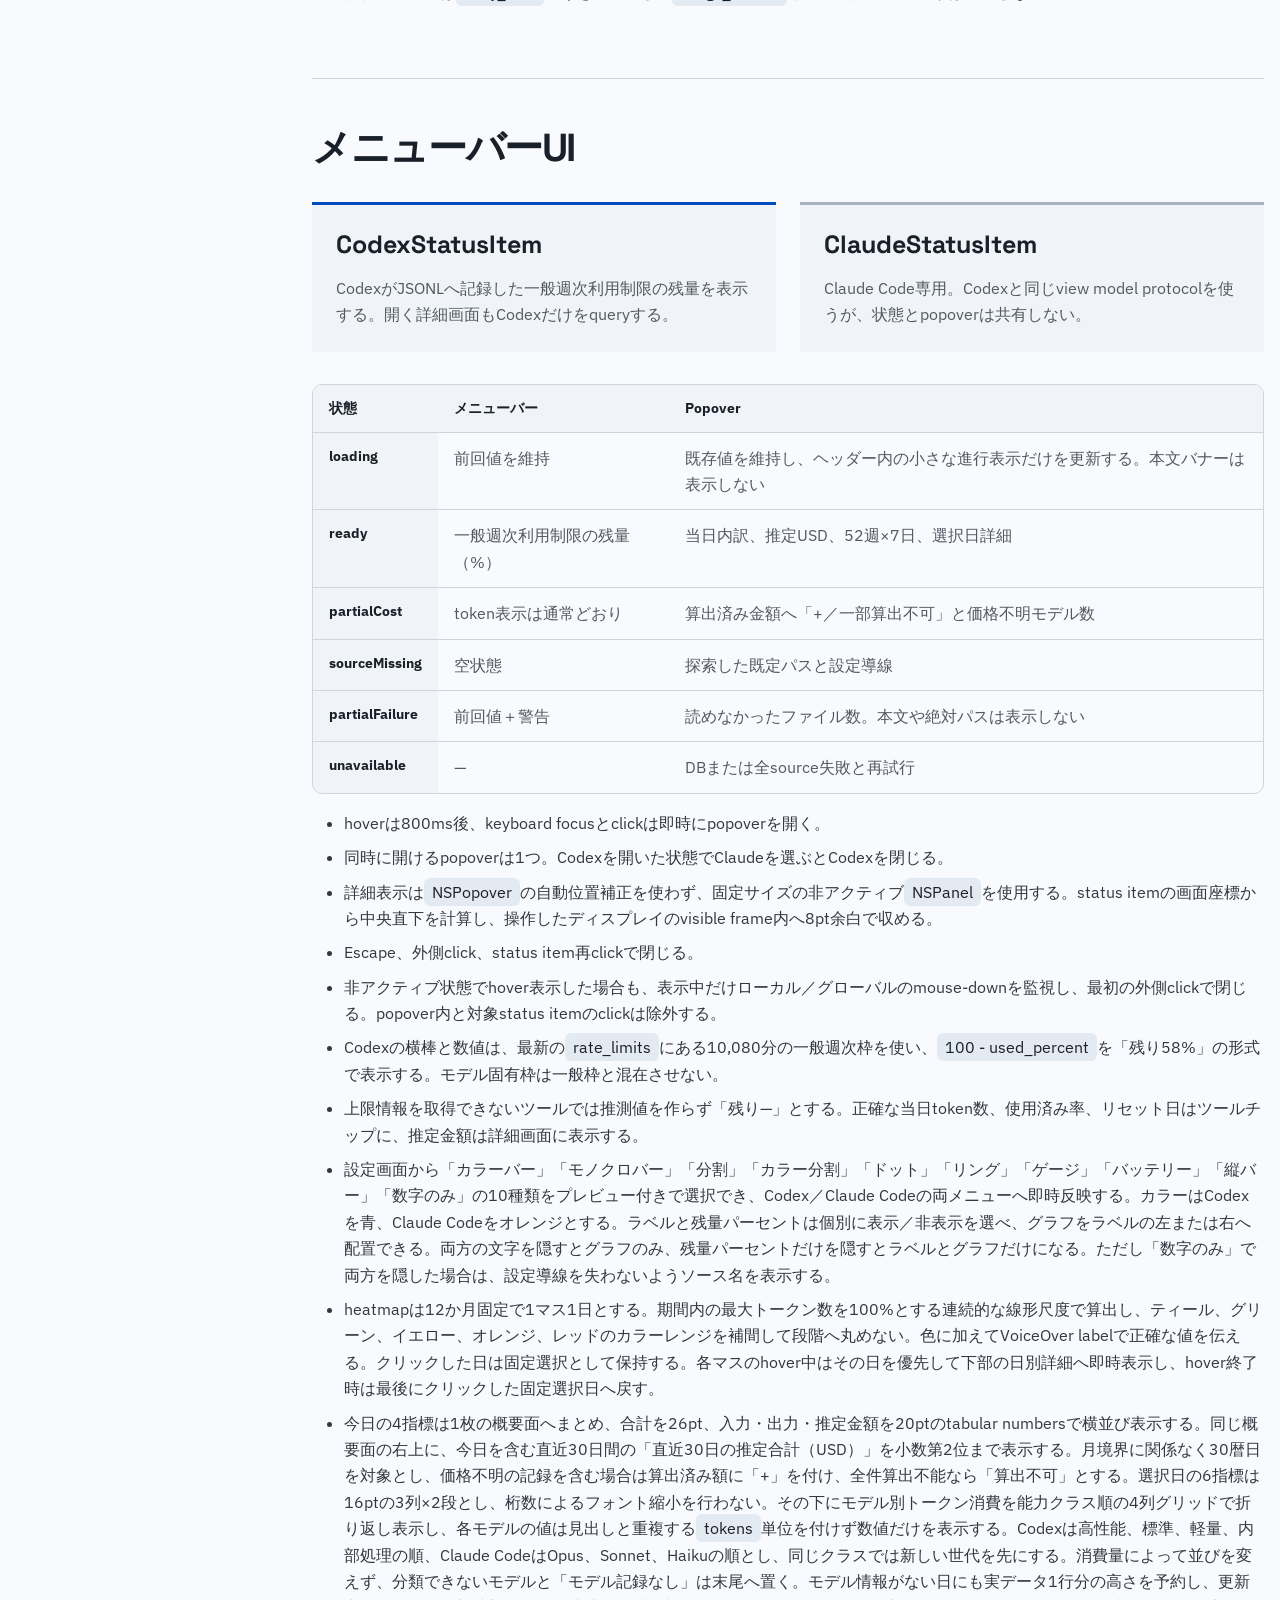
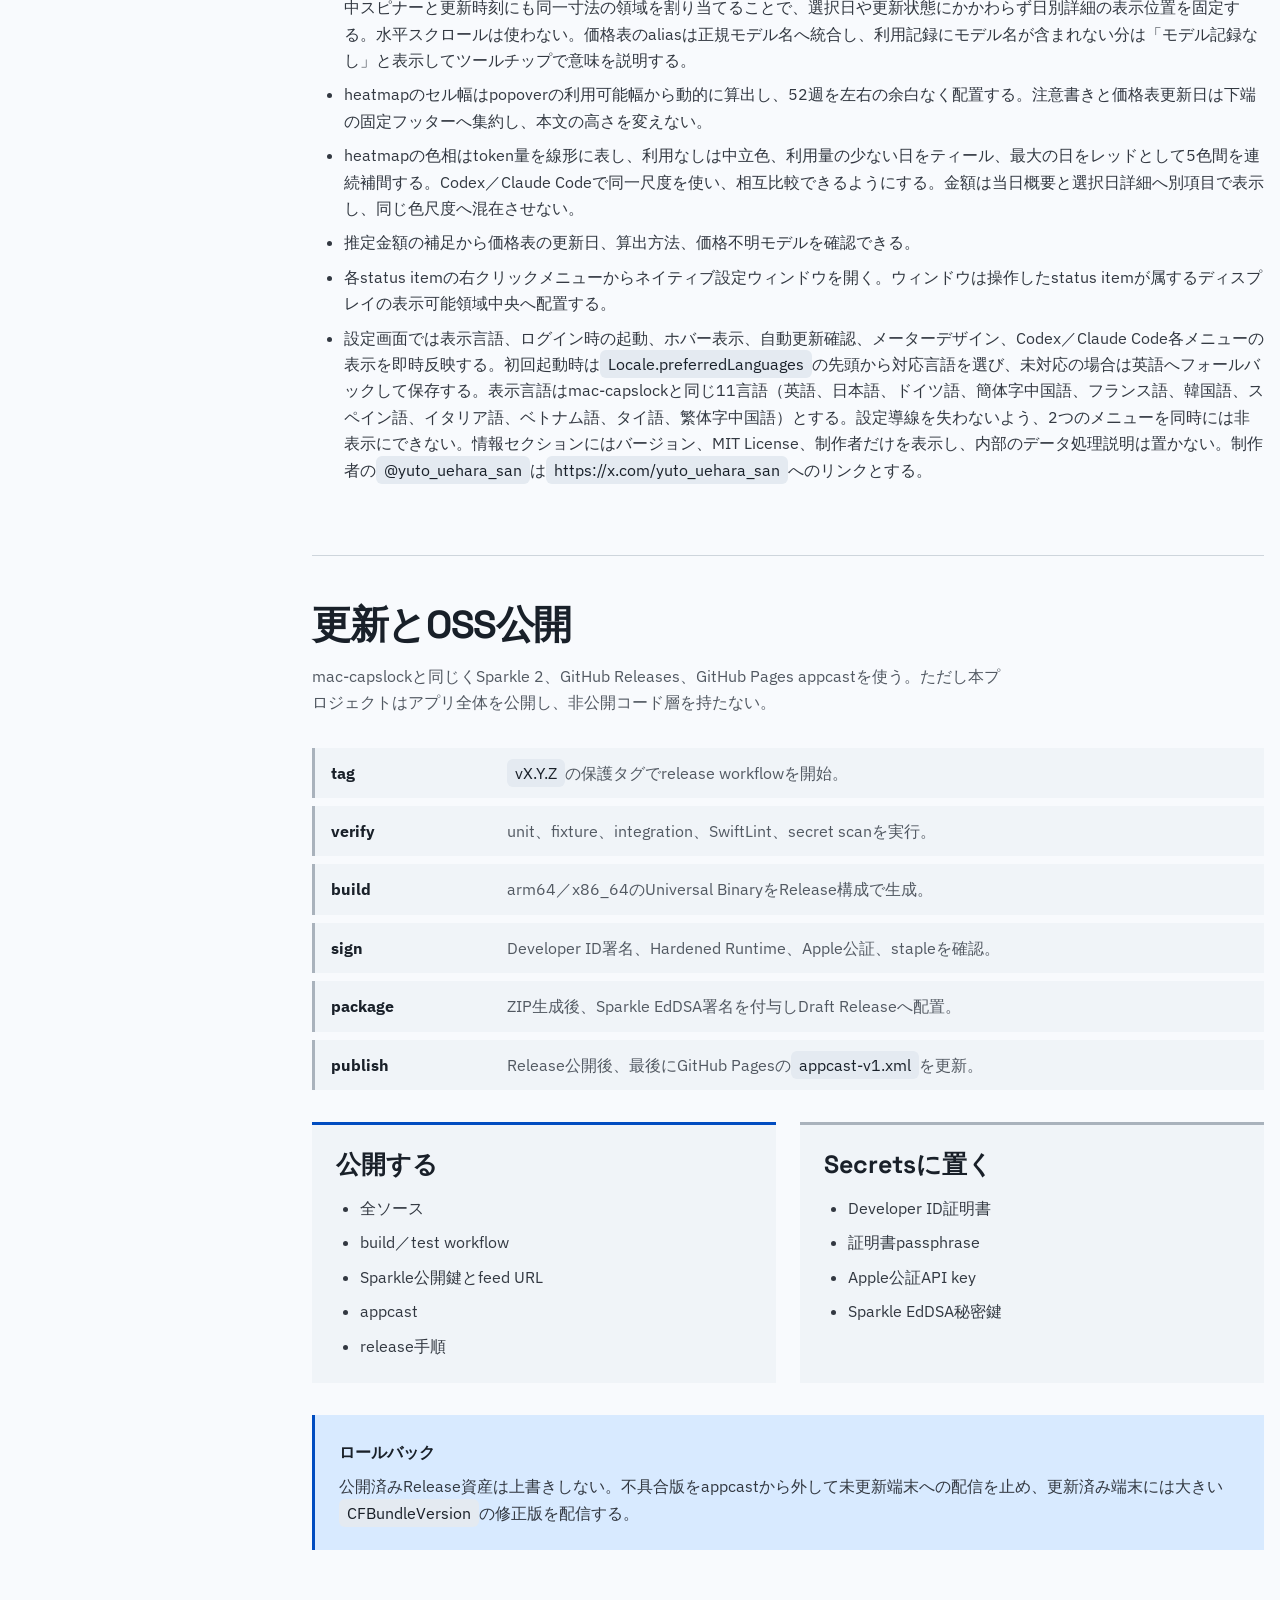
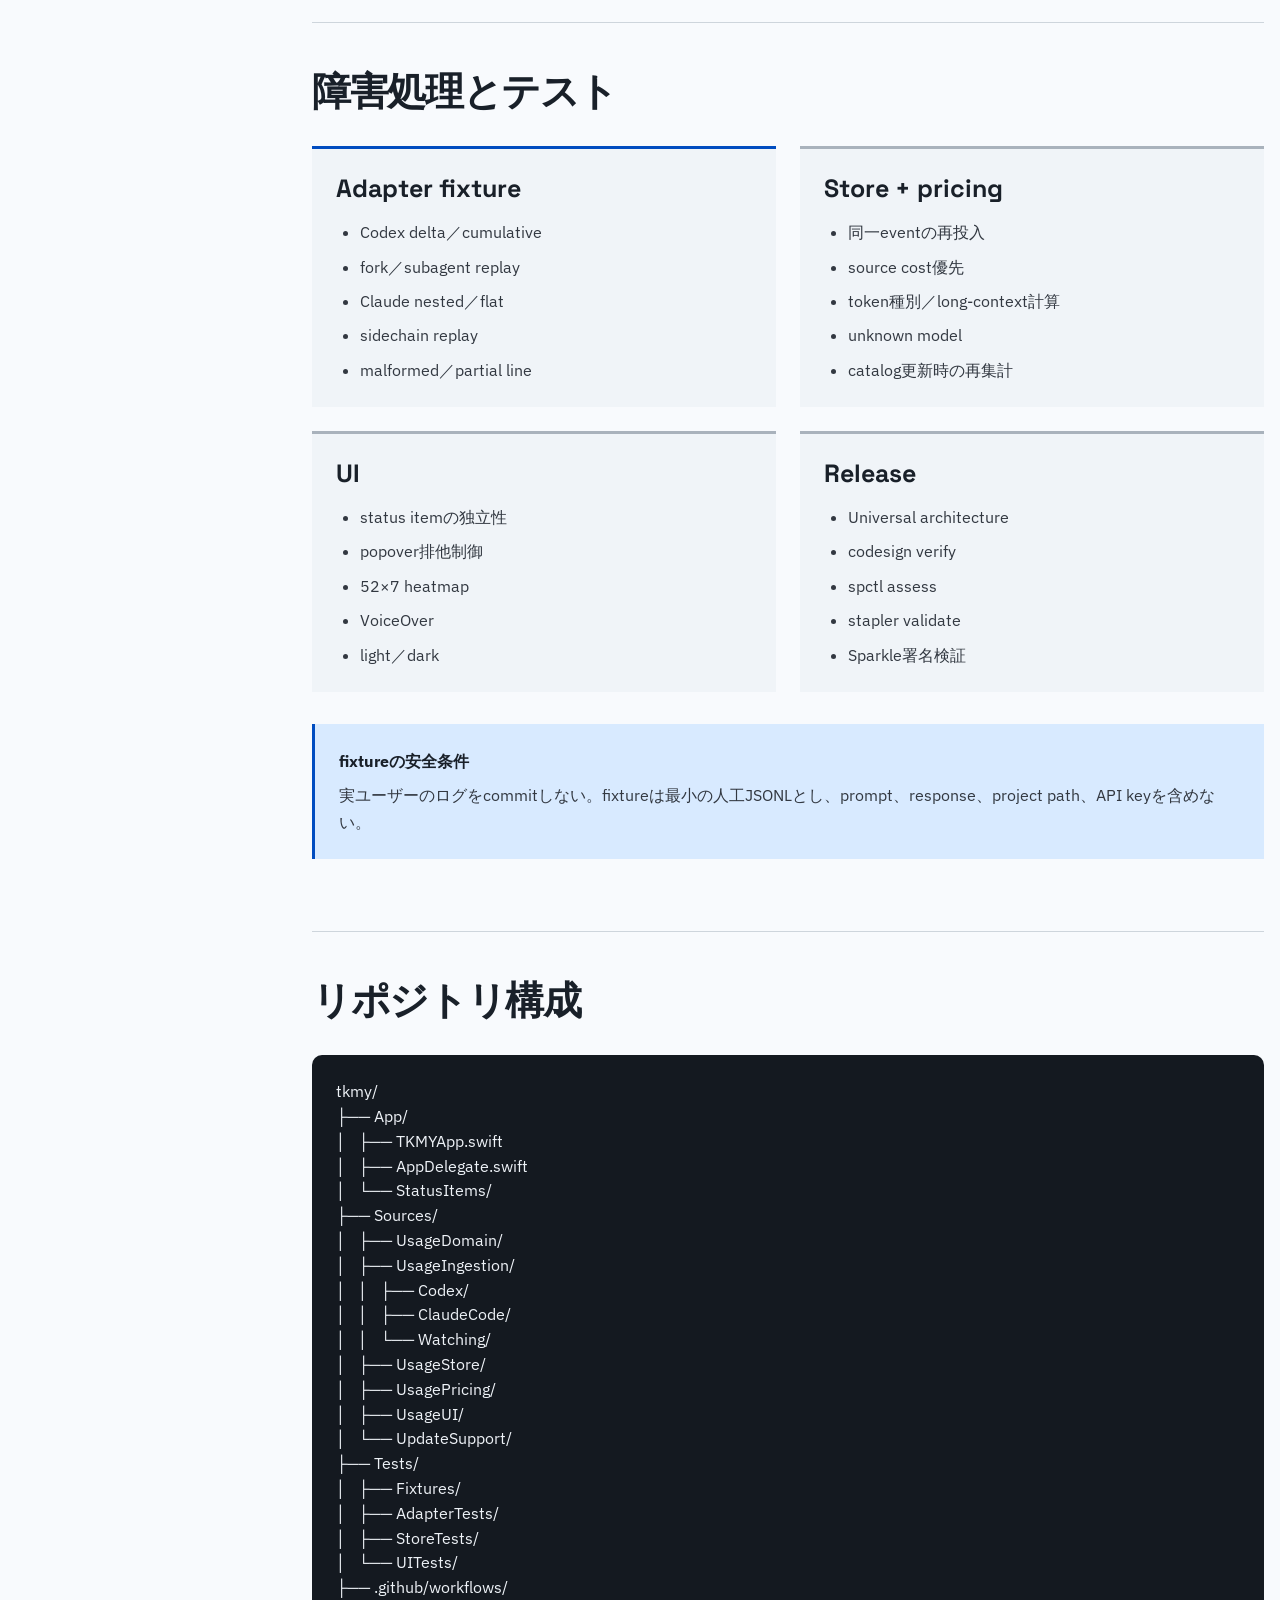
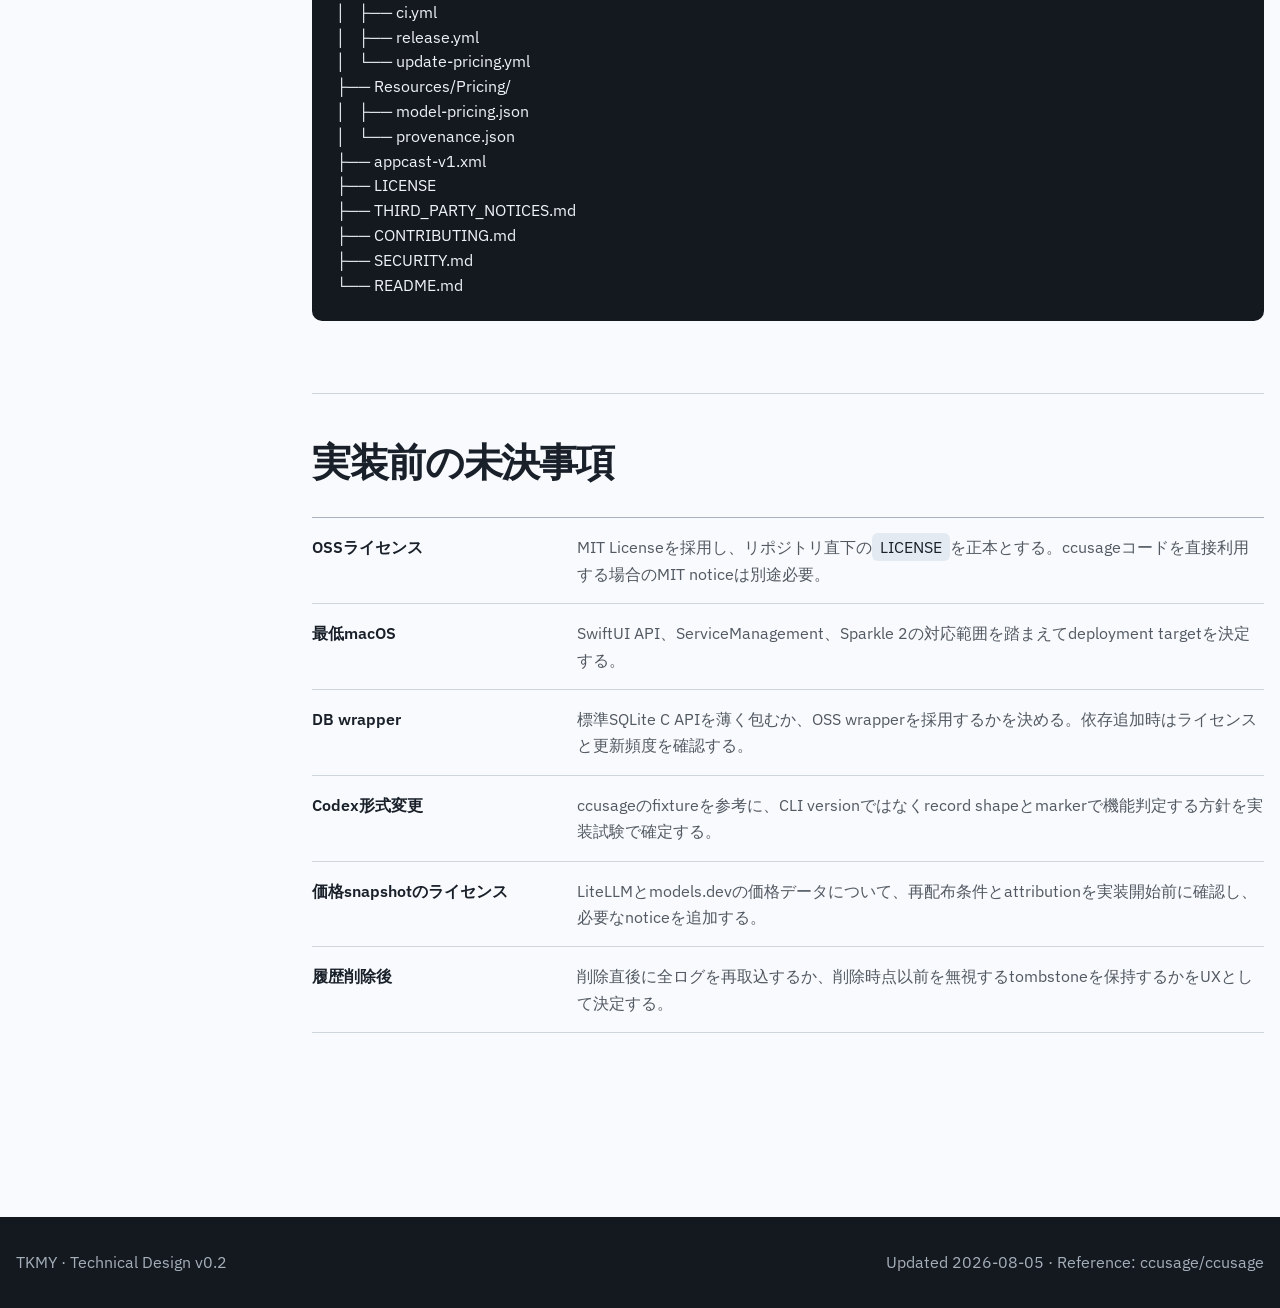
==== commit ba7d262a: "docs: prepare Claude quota release candidate 1.0.10" ====
--- a/design.html
+++ b/design.html
@@ -308,10 +308,11 @@
         <section class="chapter" id="pricing">
           <h2>金額計算</h2>
           <p class="chapter__intro">金額は請求額ではなくUSDの推定値である。UIは必ず「推定」と表示し、価格表の日付と未算出レコードの有無を追跡可能にする。</p>
+          <p>2026年10月5日時点のGPT-6.1 Sol：<a href="https://developers.openai.com/api/docs/models/gpt-6.1-sol">公式モデルIDは<code>gpt-6.1-sol</code></a>。ログに含まれるモデルIDとトークン数は表示できる。料金は1.0.9向けの<a href="https://github.com/mumei/tkmy/pull/5">PR #5</a>で準備中で、公開済み1.0.8とClaude残量表示の1.0.10候補には未取り込み。source金額がない場合は算出不可とする。推論設定は別モデルとして扱わない。</p>
           <ol class="state-list">
             <li><strong>source</strong><span>イベントに<code>costUSD</code>相当があれば、その値を最優先する。</span></li>
             <li><strong>calculate</strong><span>source金額がなければ、model aliasを解決して入力、出力、cache create 5分／1時間、cache readの各単価を適用する。</span></li>
-            <li><strong>tier</strong><span>モデルが長文脈価格を持つ場合は、価格表に記録したthresholdと課金方式をrequest単位で適用する。</span></li>
+            <li><strong>tier</strong><span>現在は標準単価で計算し、OpenAIモデルには短い入力向けの単価を使う。長文脈・Fast／Priorityの割増、Batch／Flex割引、地域別料金、ツール料金は適用しない。</span></li>
             <li><strong>unknown</strong><span>modelまたは必要な単価が不明なら金額を<code>nil</code>とし、unknown event数とtoken数を集計する。</span></li>
             <li><strong>aggregate</strong><span>全件算出可能なら通常金額、一部不明なら「$X.XX+／一部算出不可」、全件不明なら「算出不可」とする。</span></li>
           </ol>
@@ -335,7 +336,7 @@
   let basis: CostBasis          // source | catalog | mixed
   let catalogVersion: String
 }</code></pre>
-          <div class="contract"><strong>価格表の信頼境界</strong><p>価格snapshotの取得元URL、取得日時、SHA-256、生成scriptを公開リポジトリへ保存する。自動更新PRはテストと人手reviewを通し、アプリが外部価格APIへ直接接続することはない。</p></div>
+          <div class="contract"><strong>価格表の信頼境界</strong><p>同梱catalogに公式情報の参照URLと取得日を記録する。価格変更はテストとreviewを経てアプリに同梱し、実行時に外部価格APIへ直接接続しない。</p></div>
         </section>
 
         <section class="chapter" id="storage">
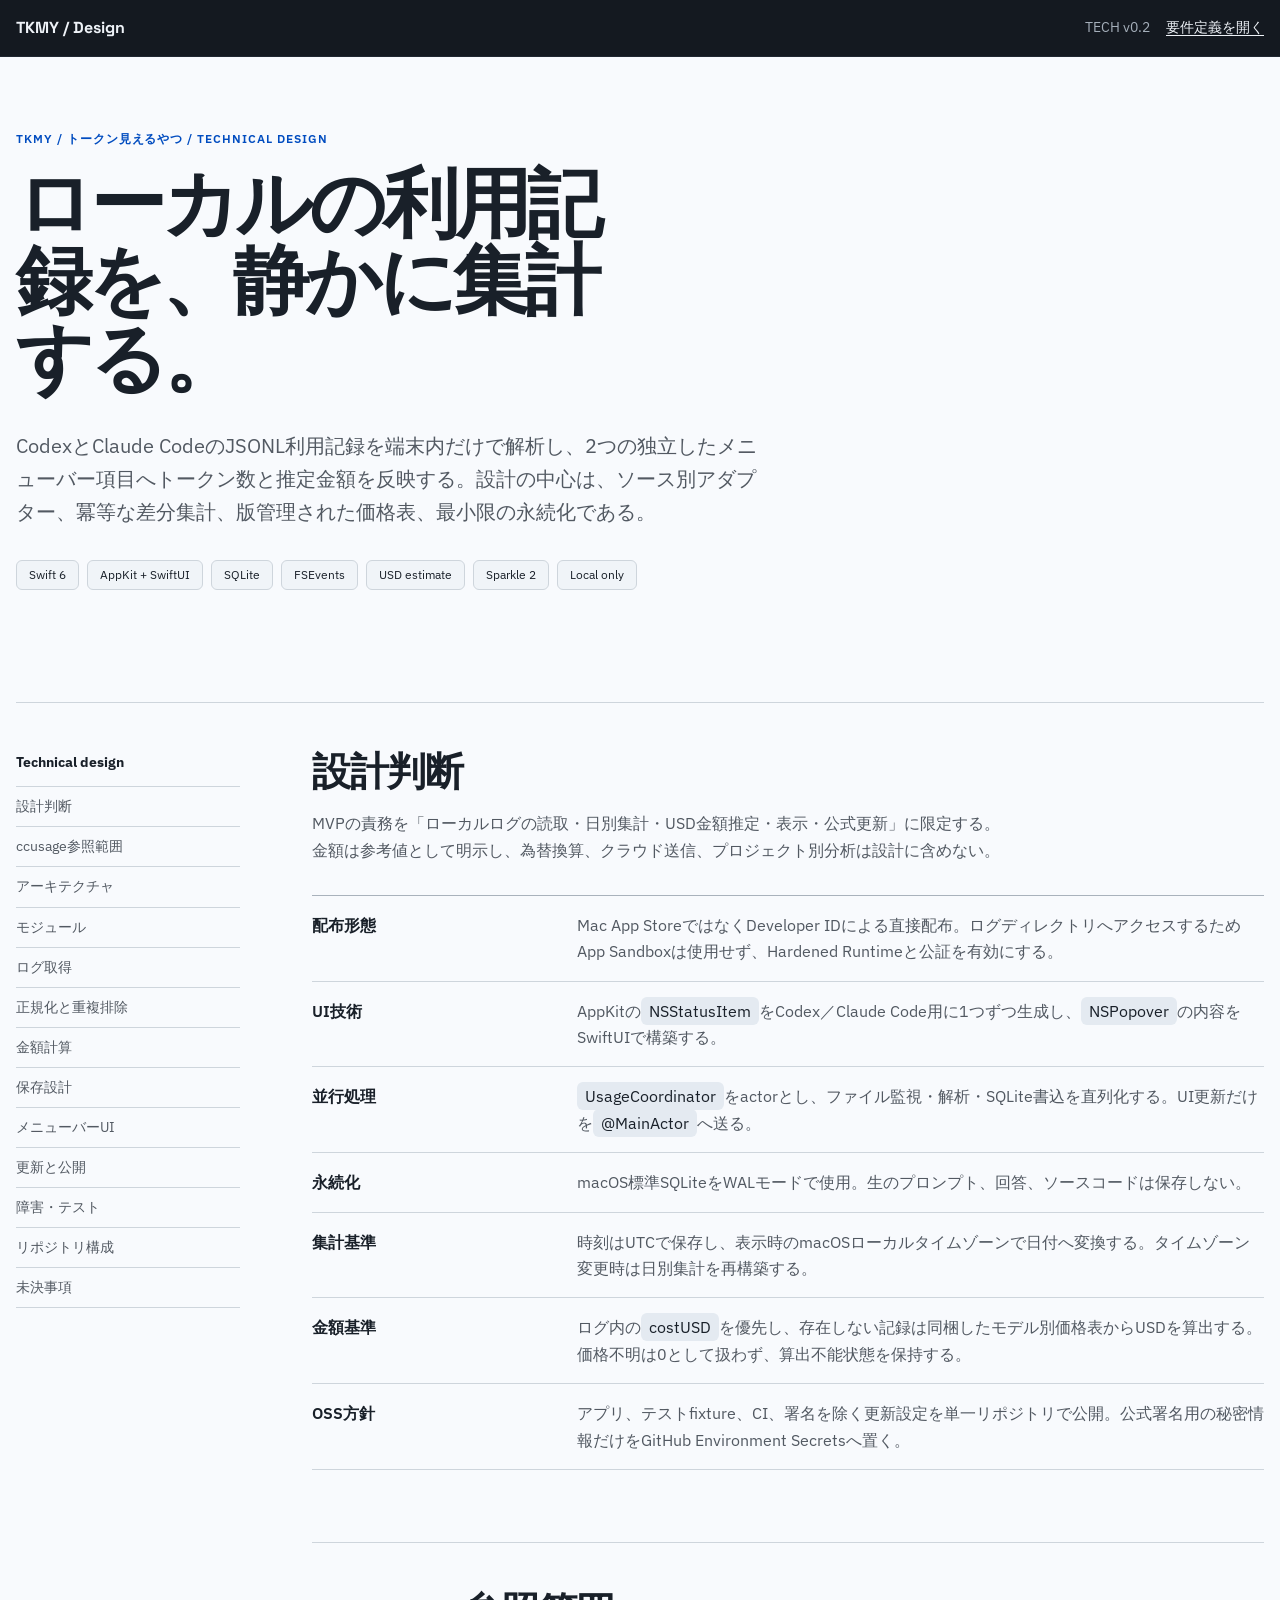
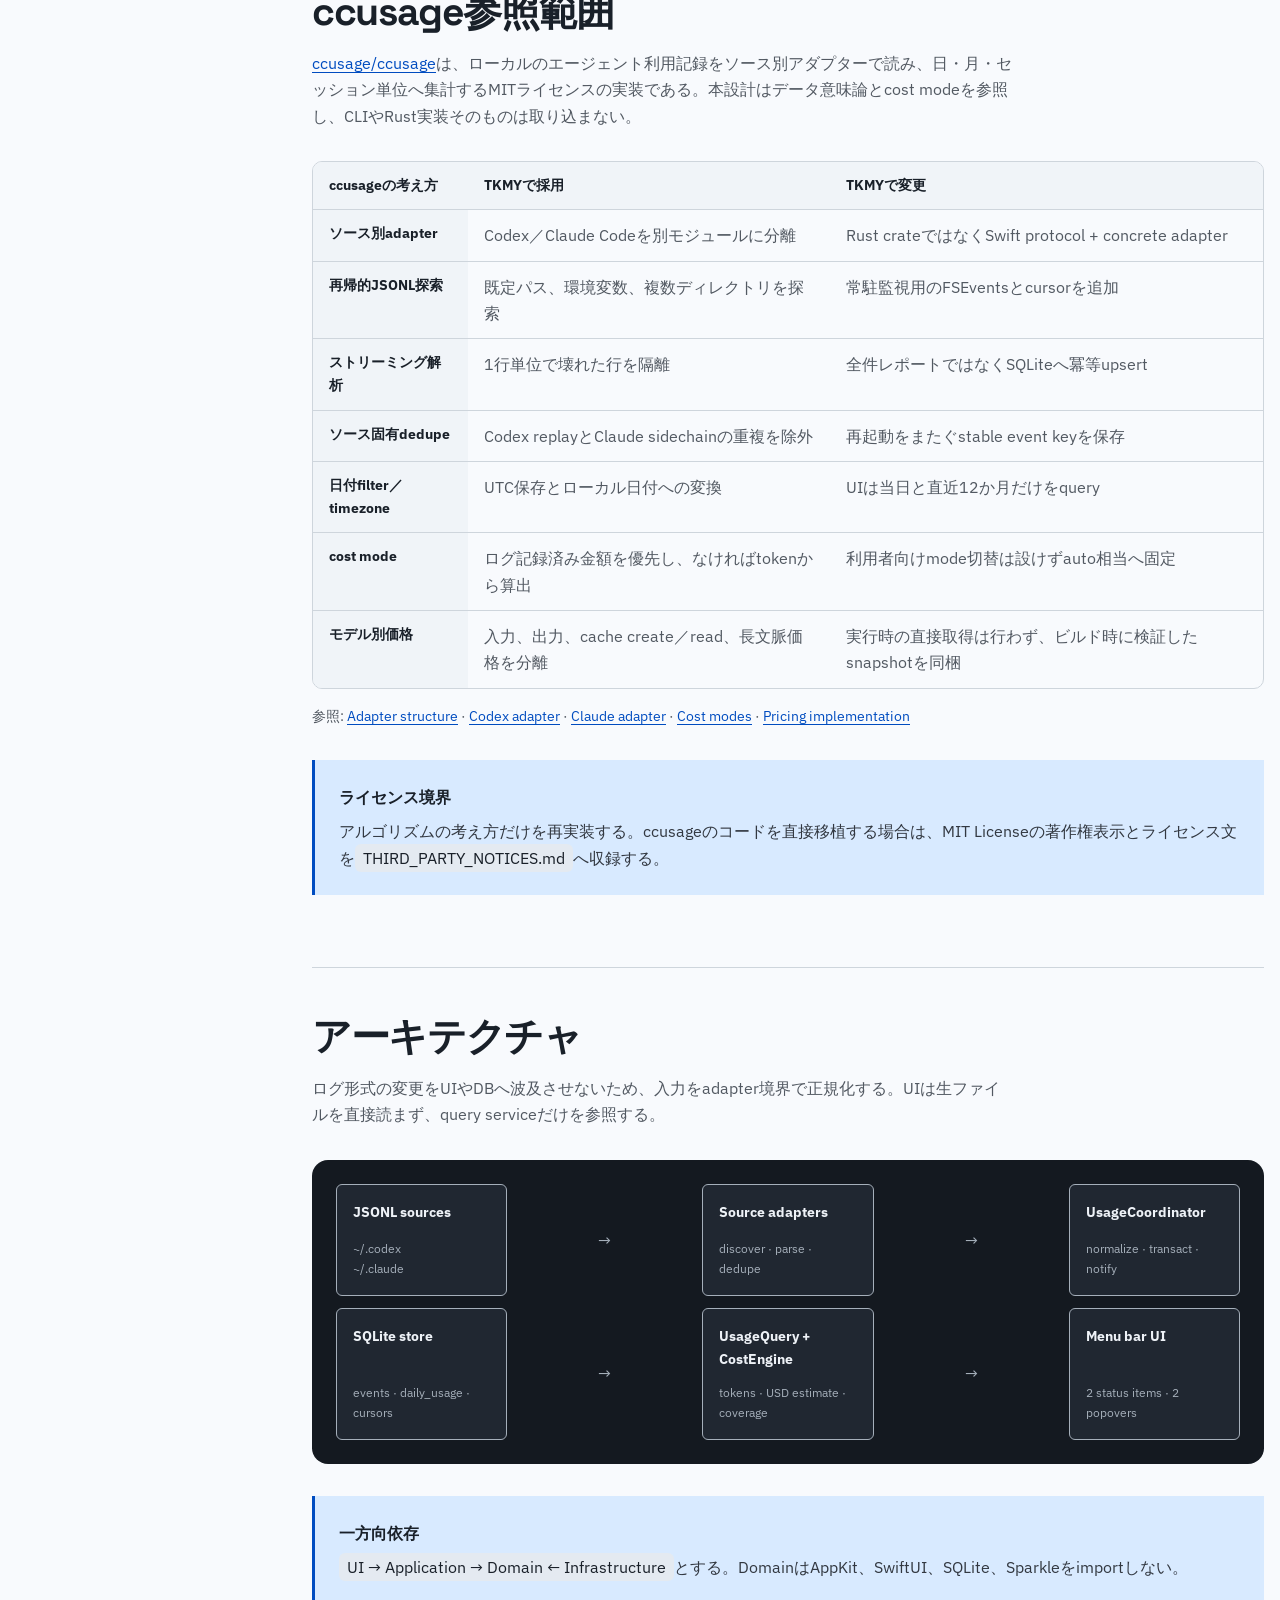
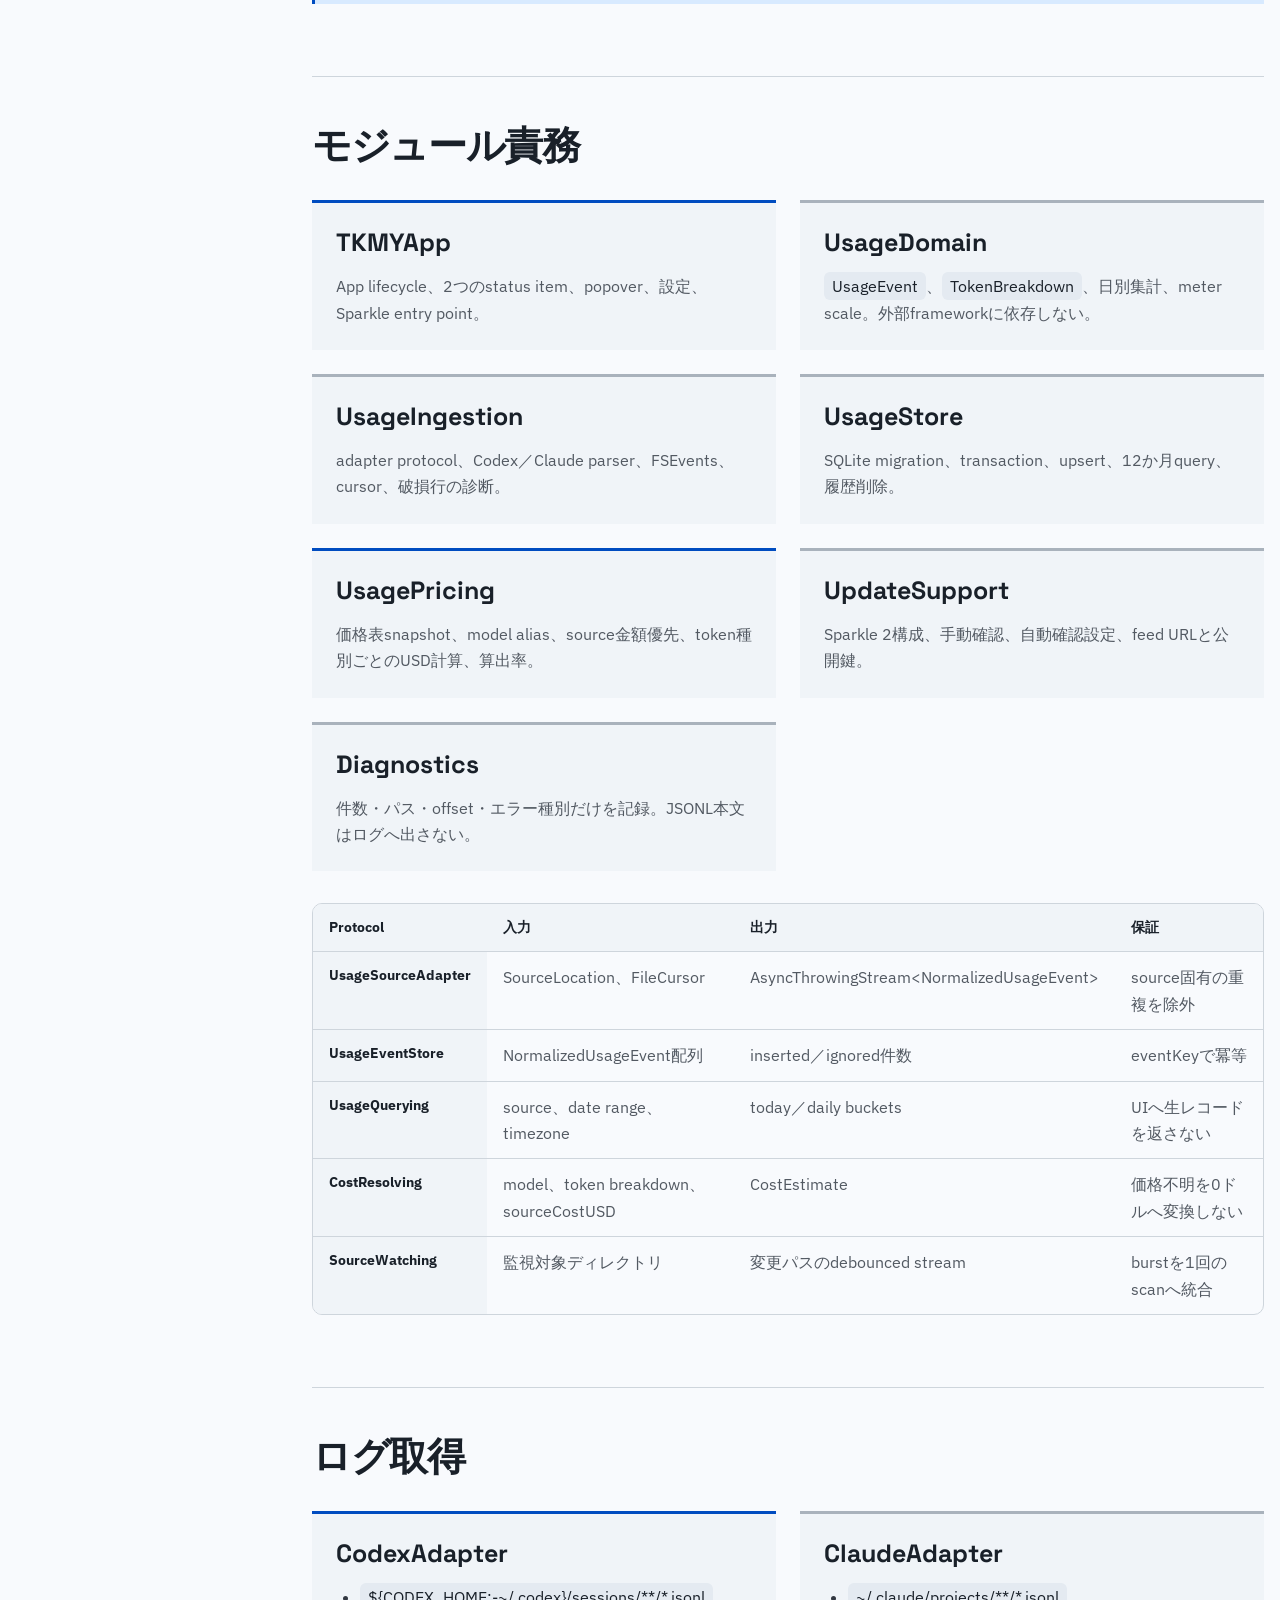
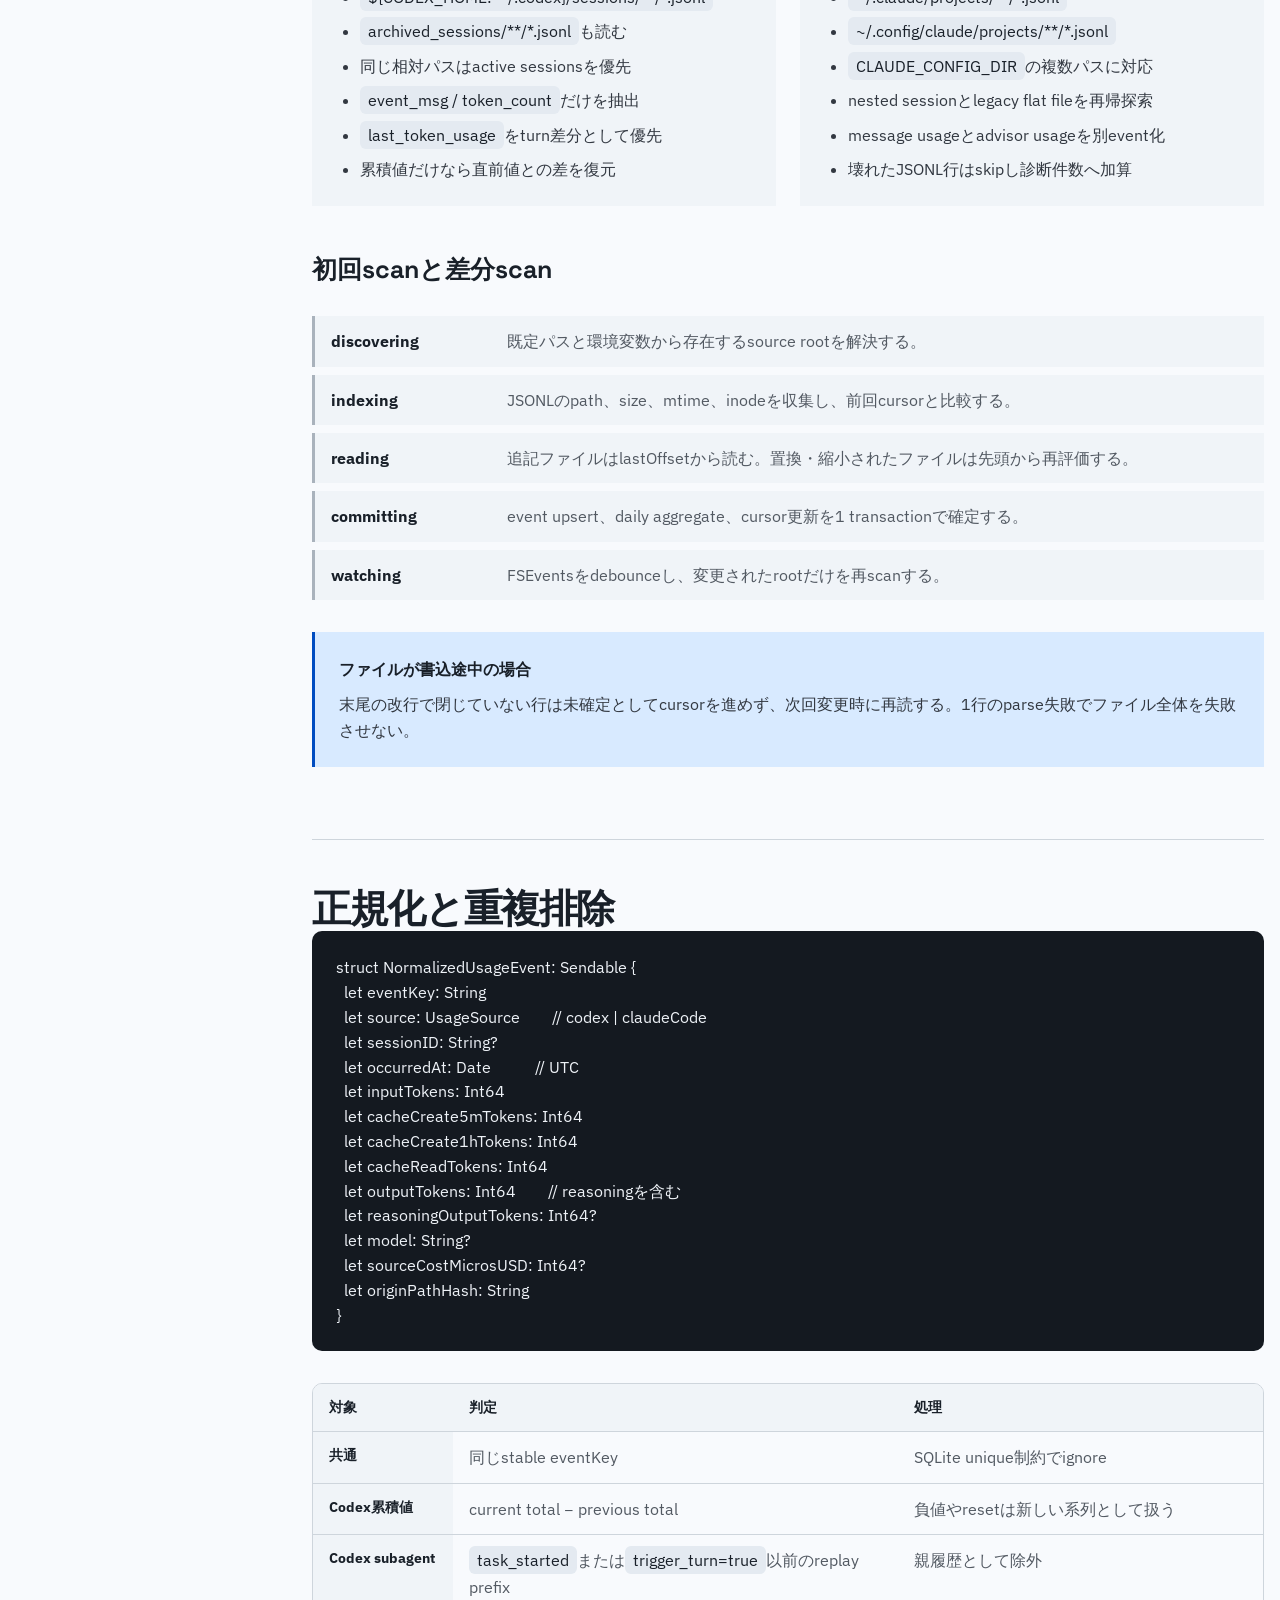
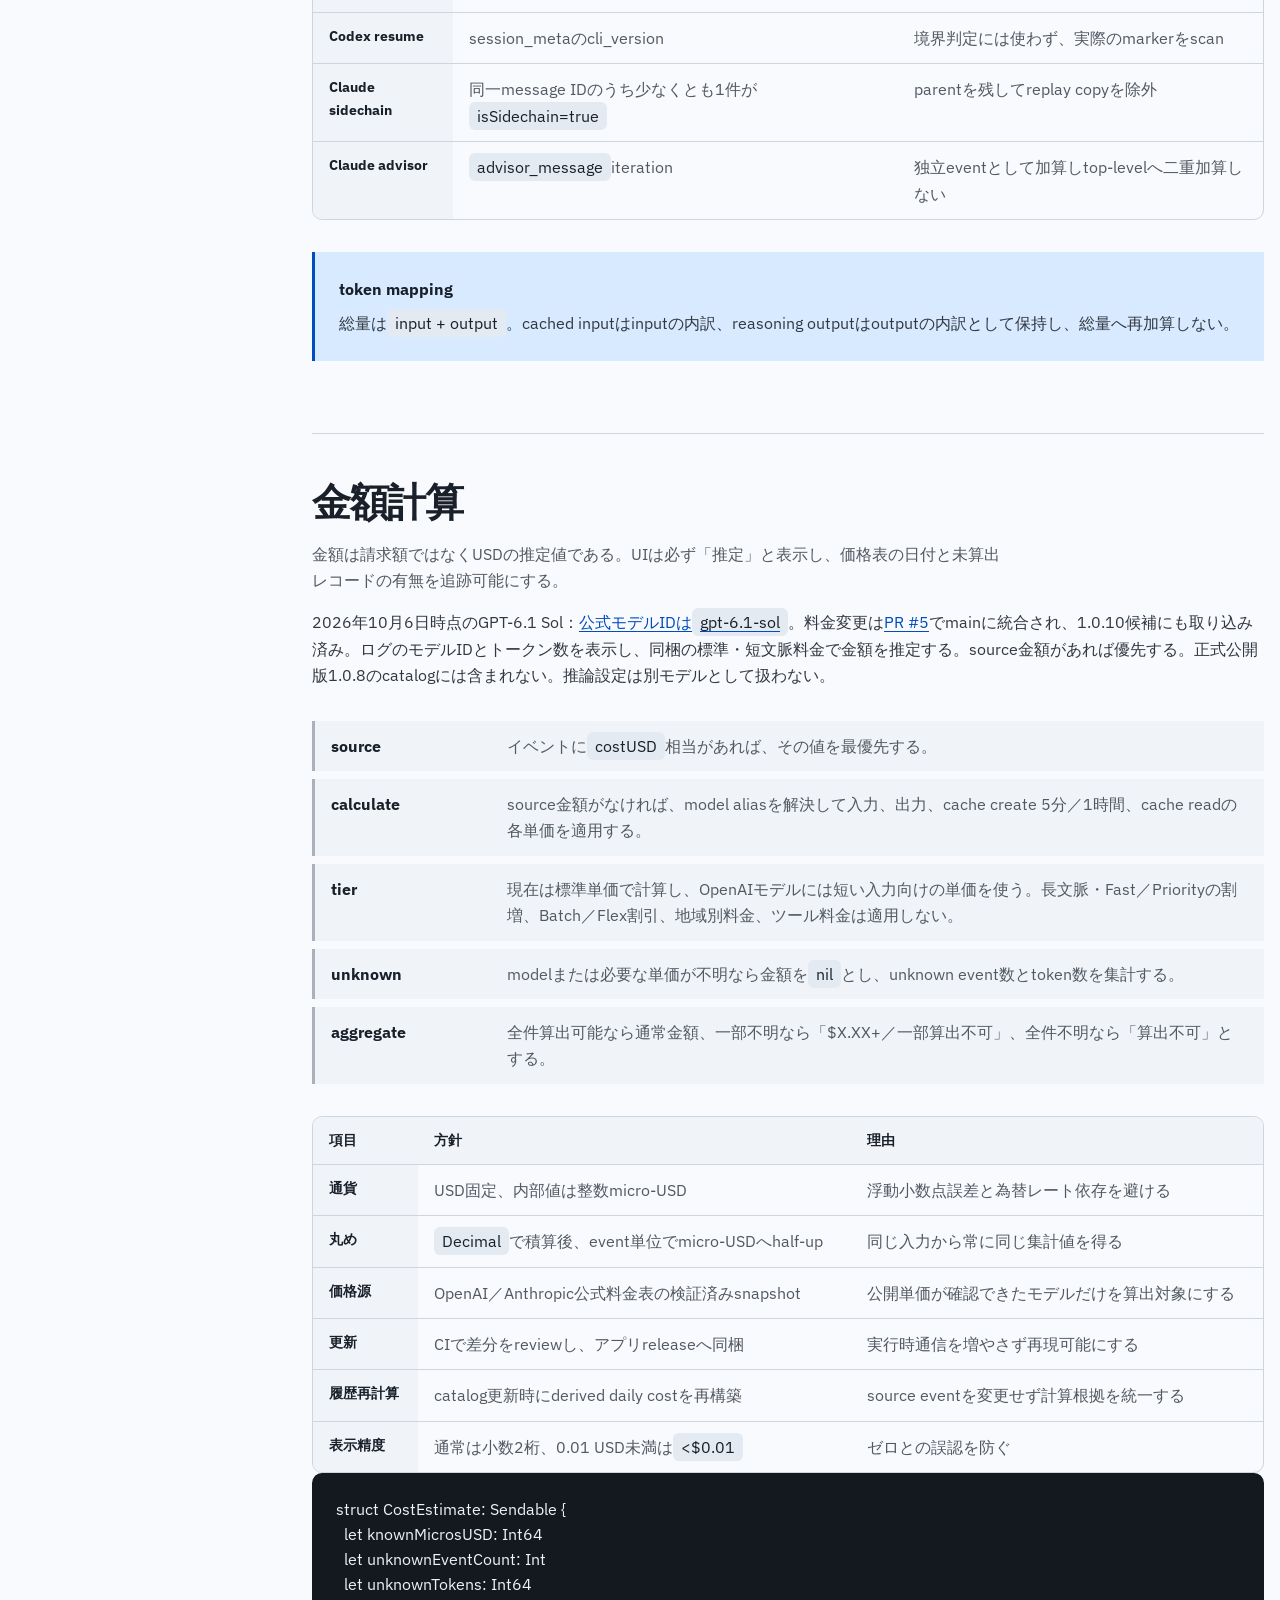
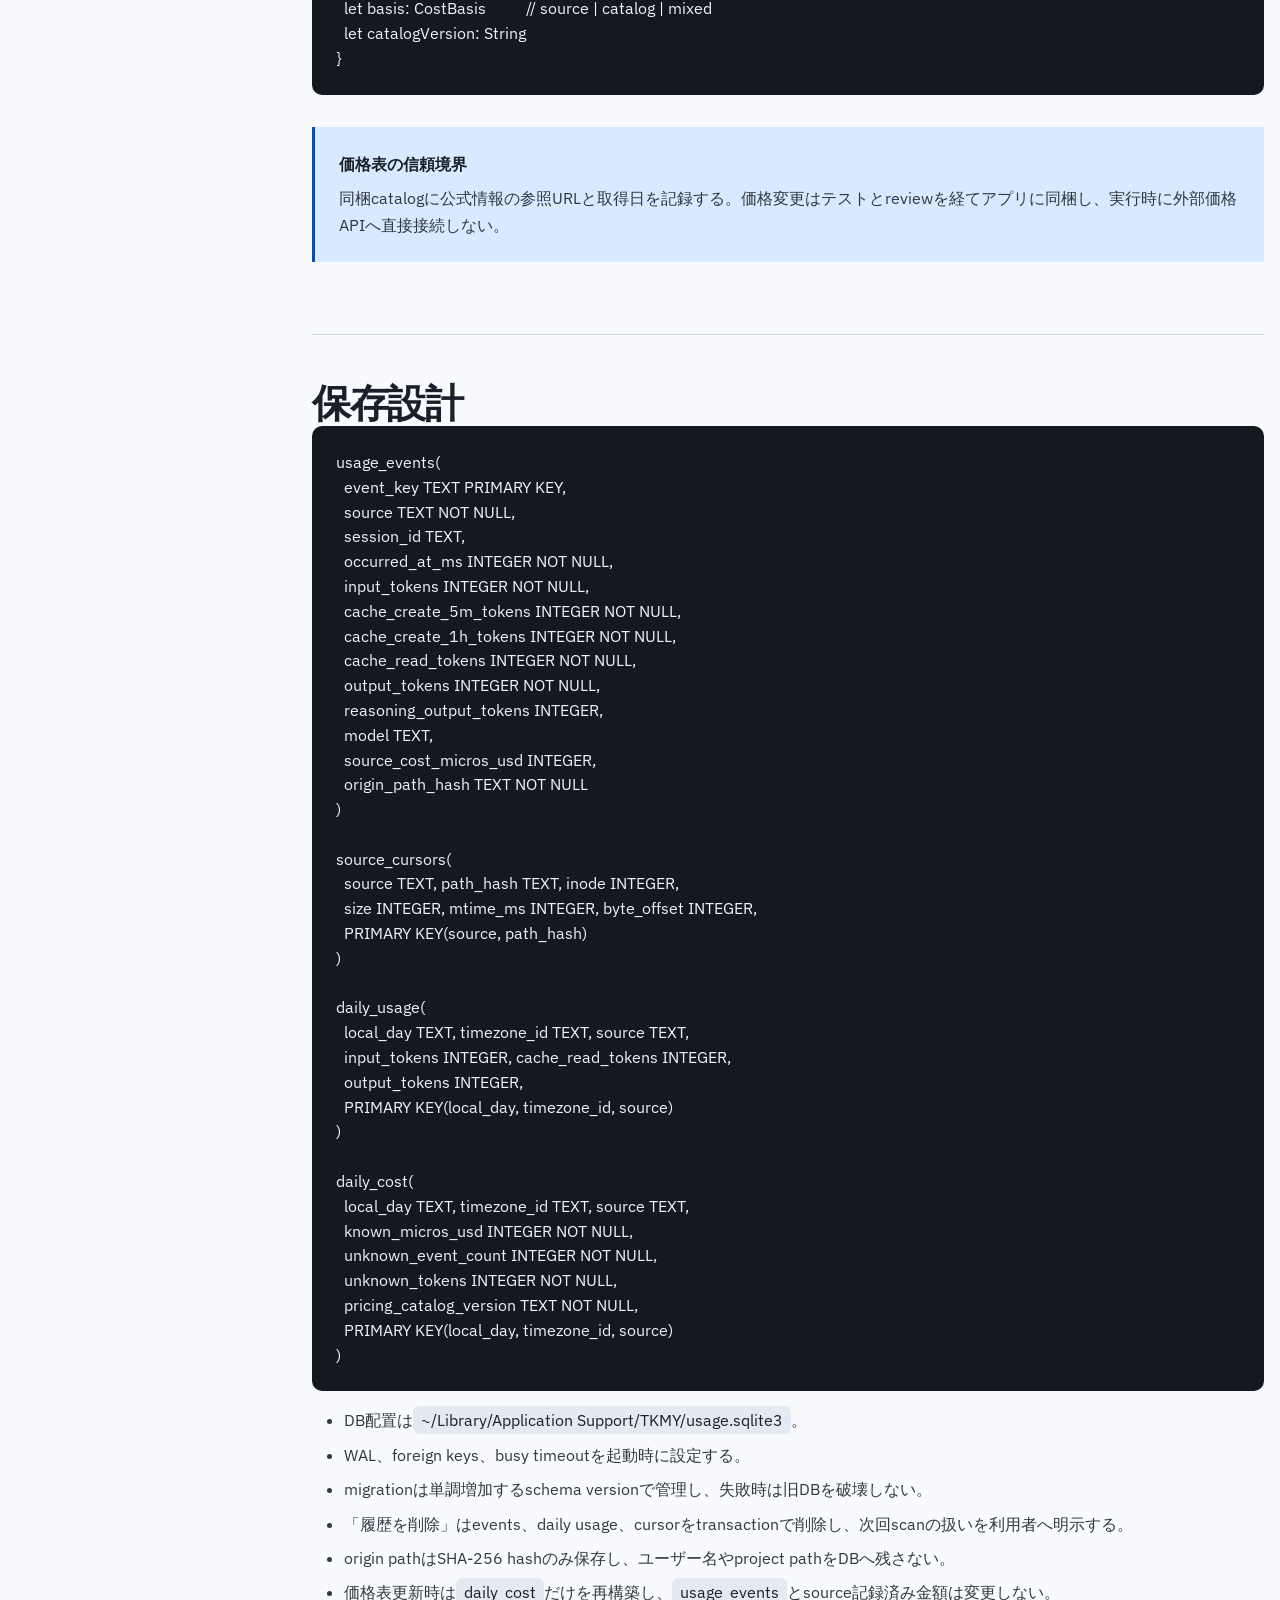
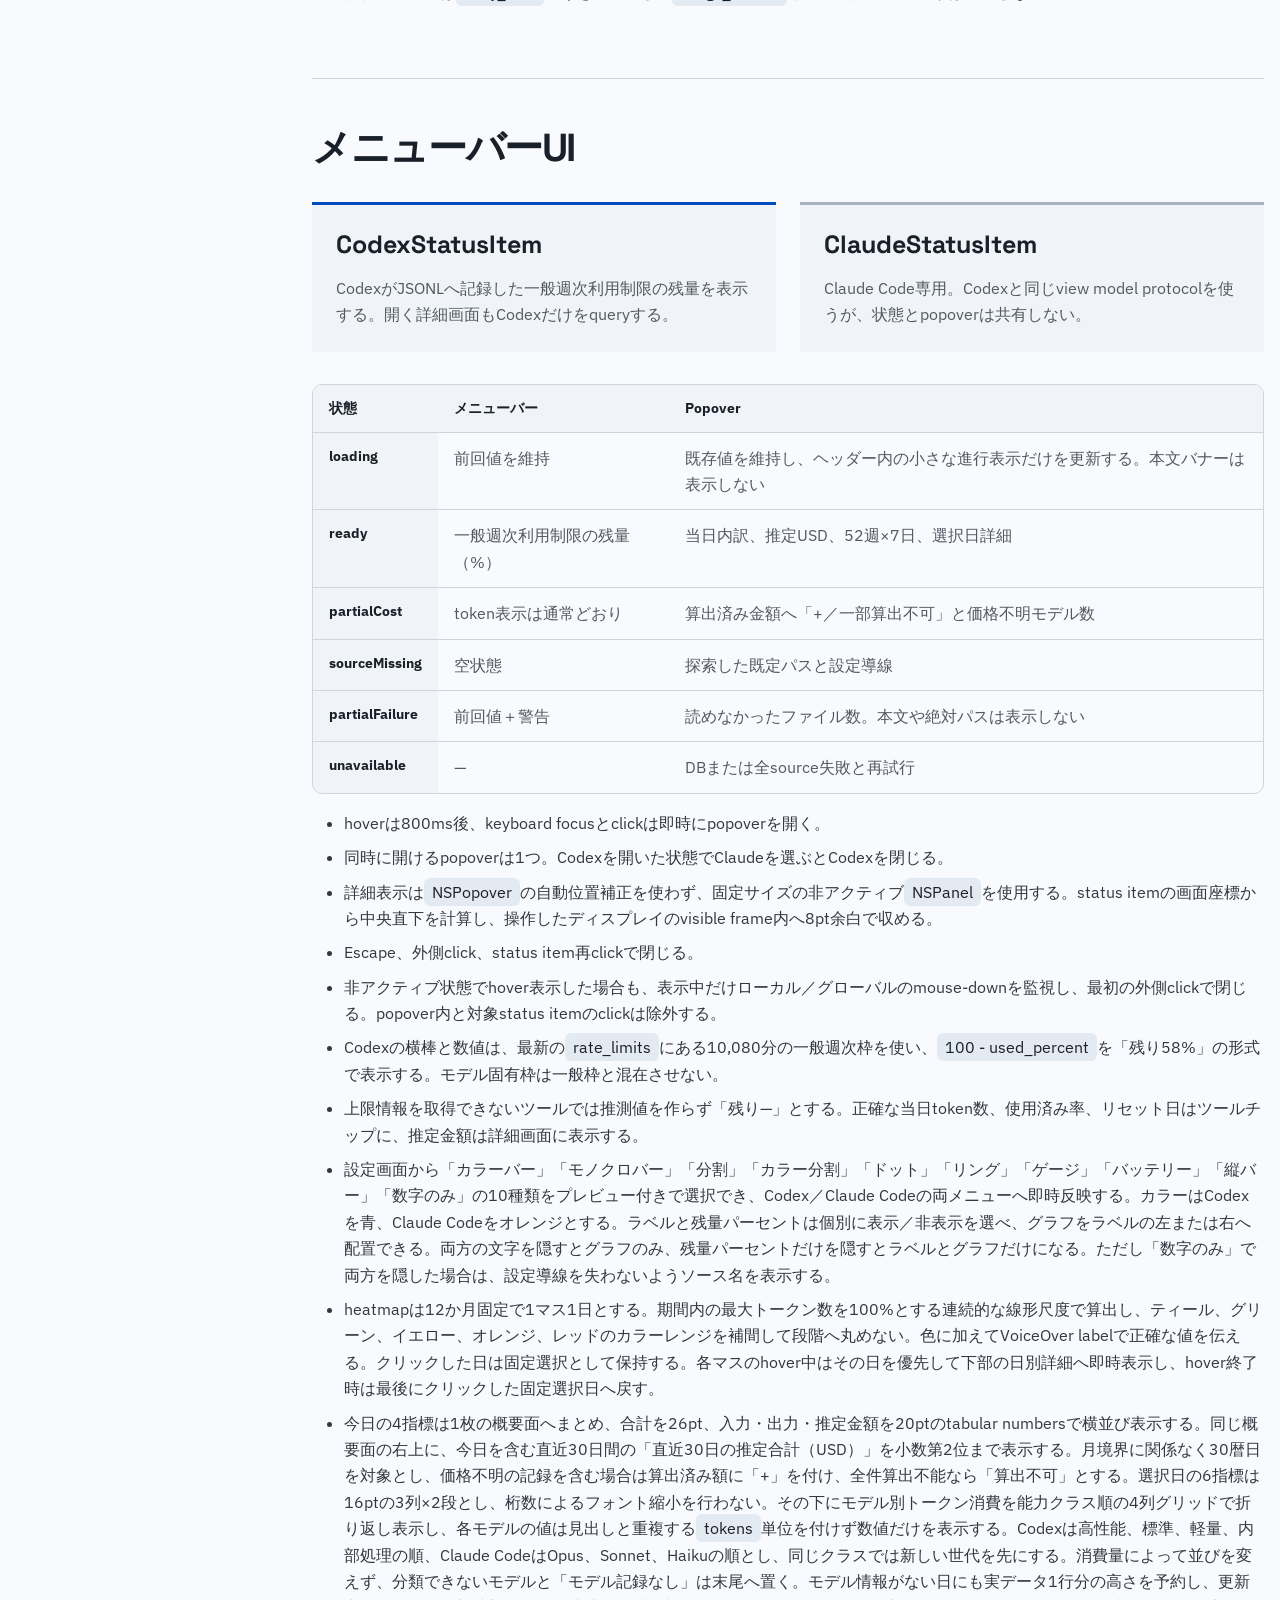
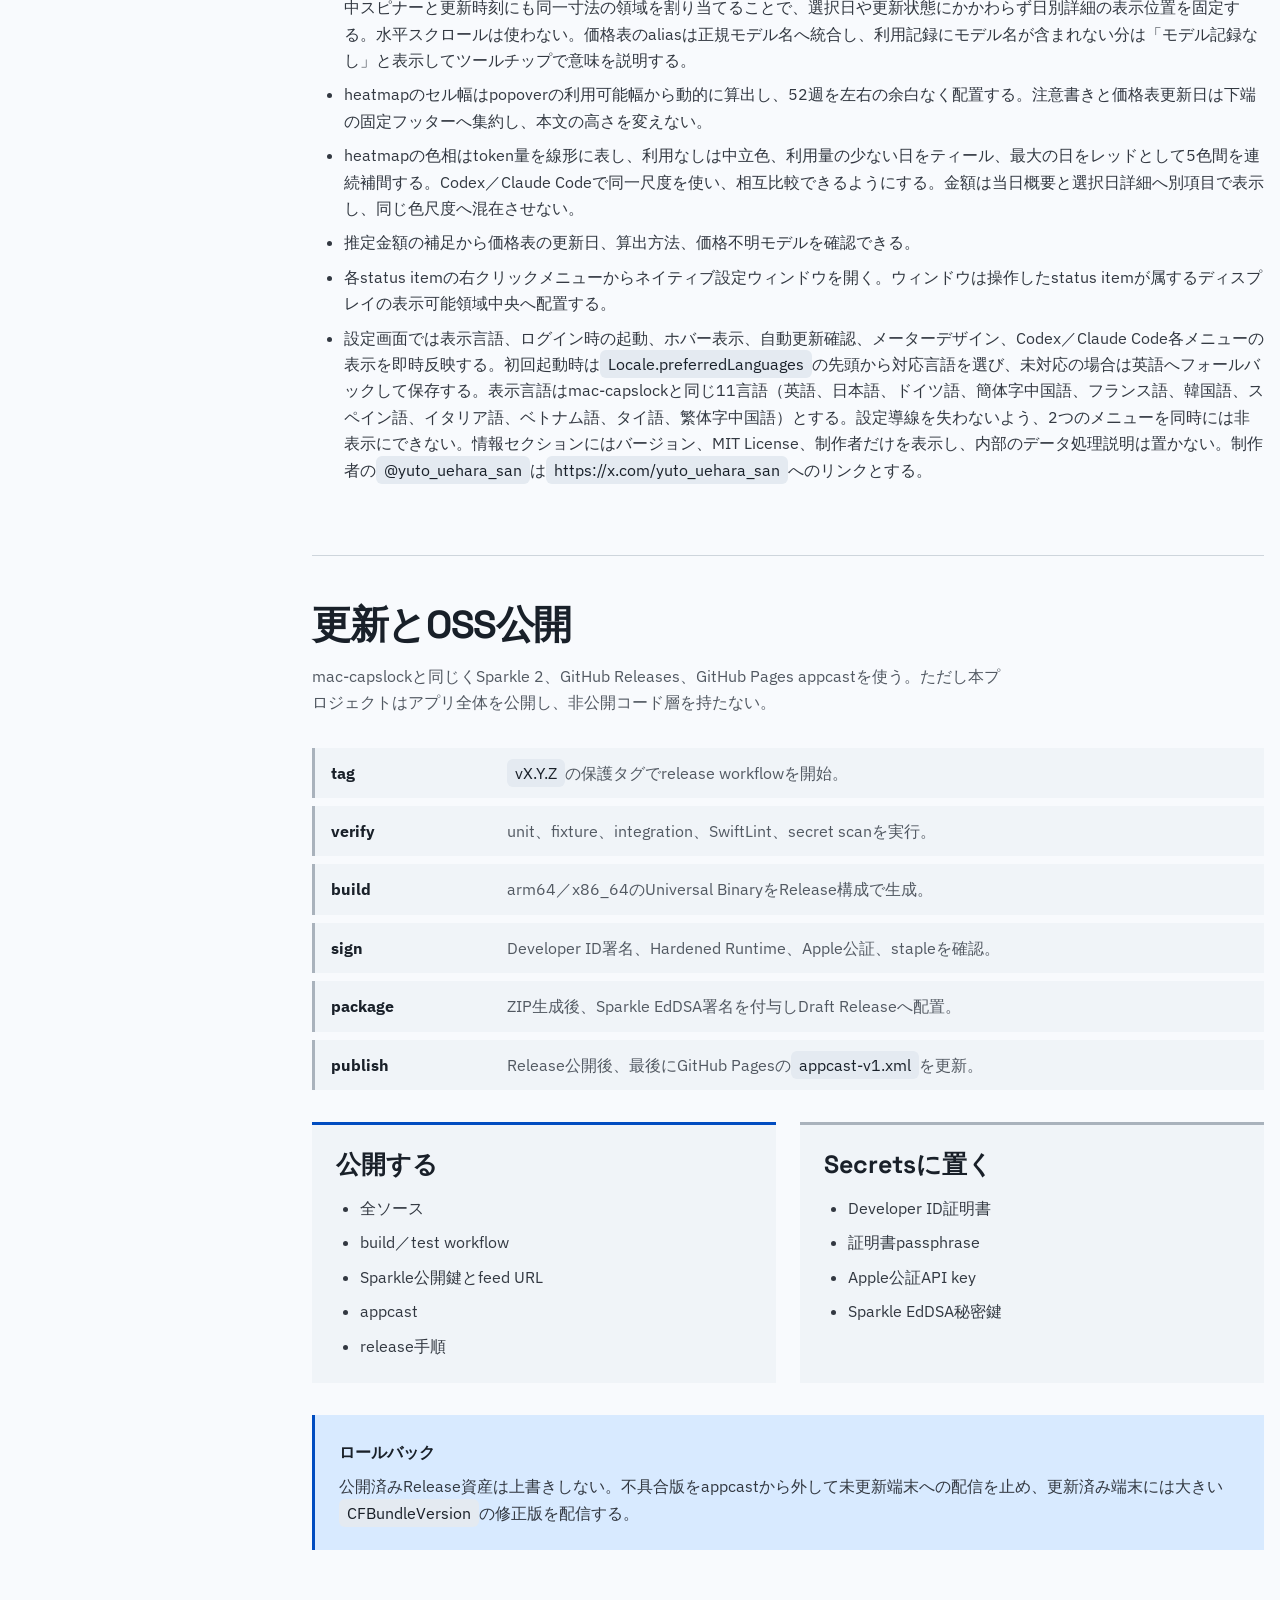
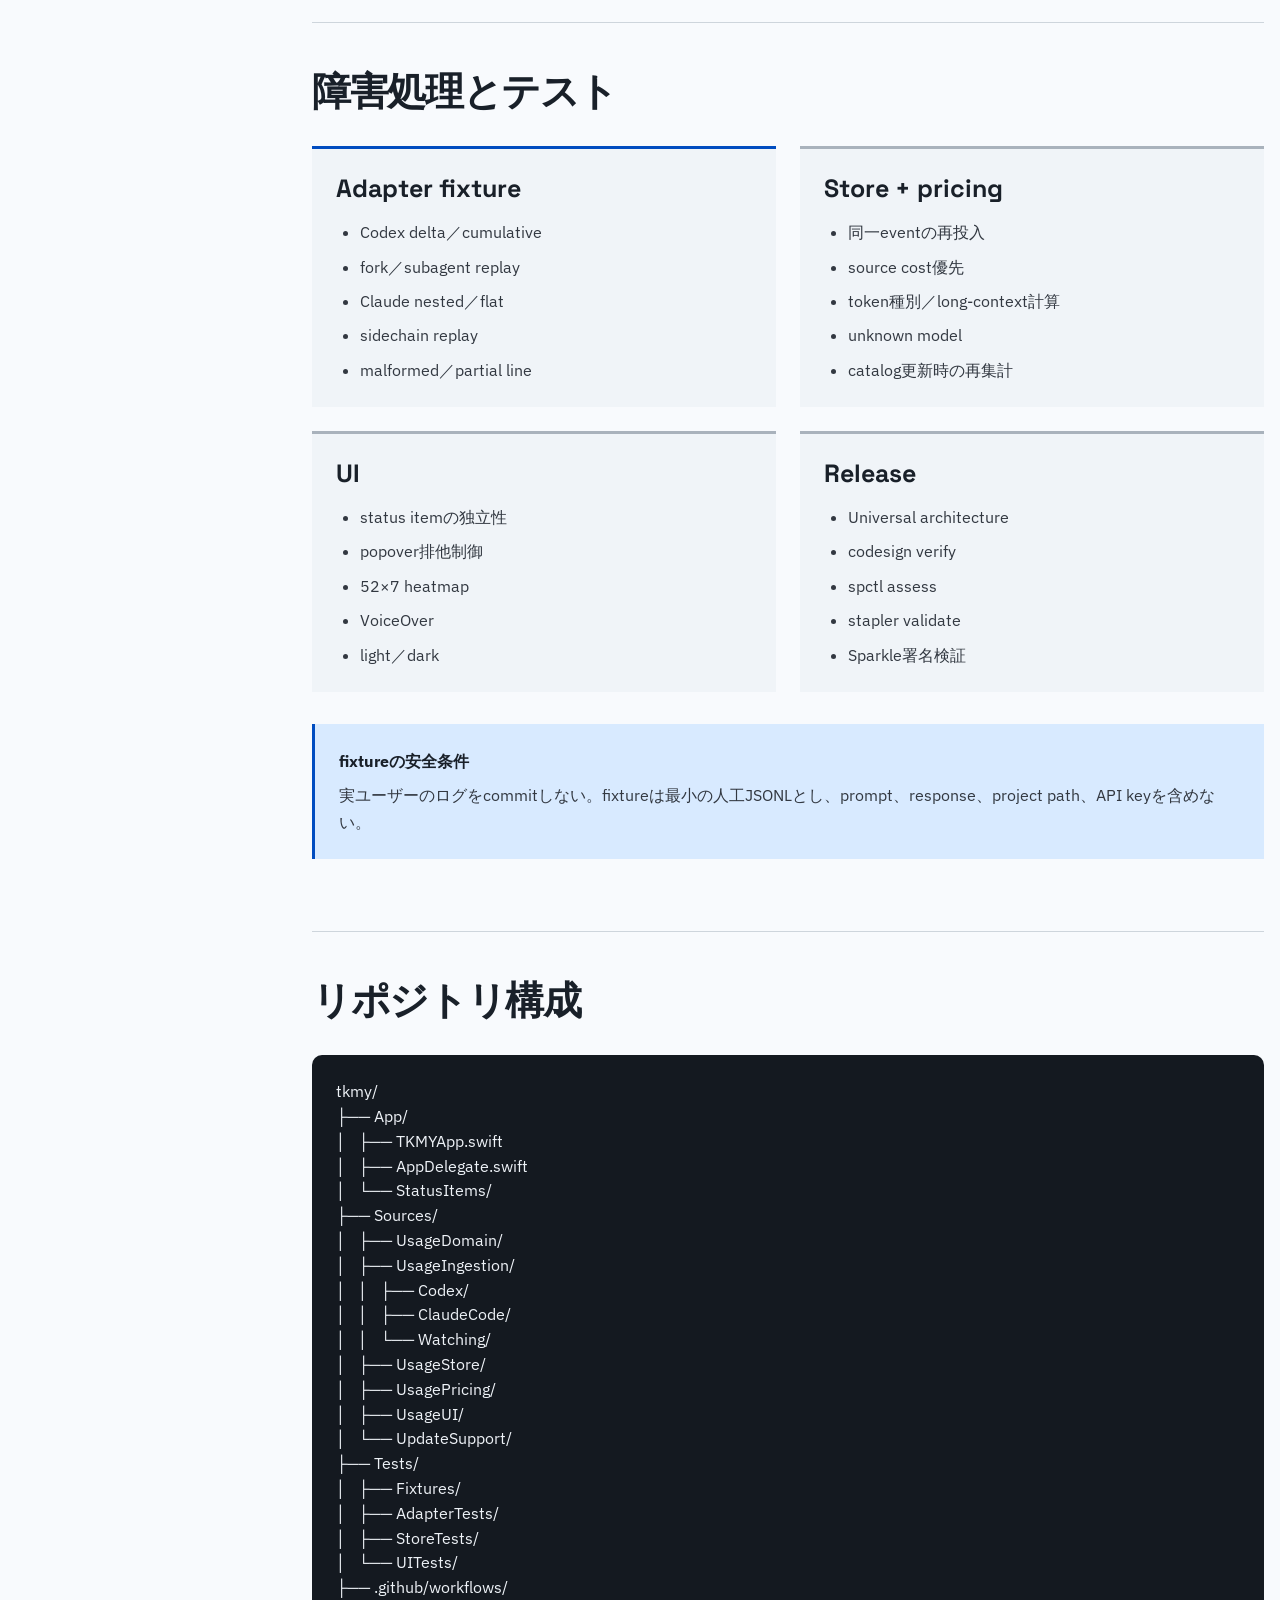
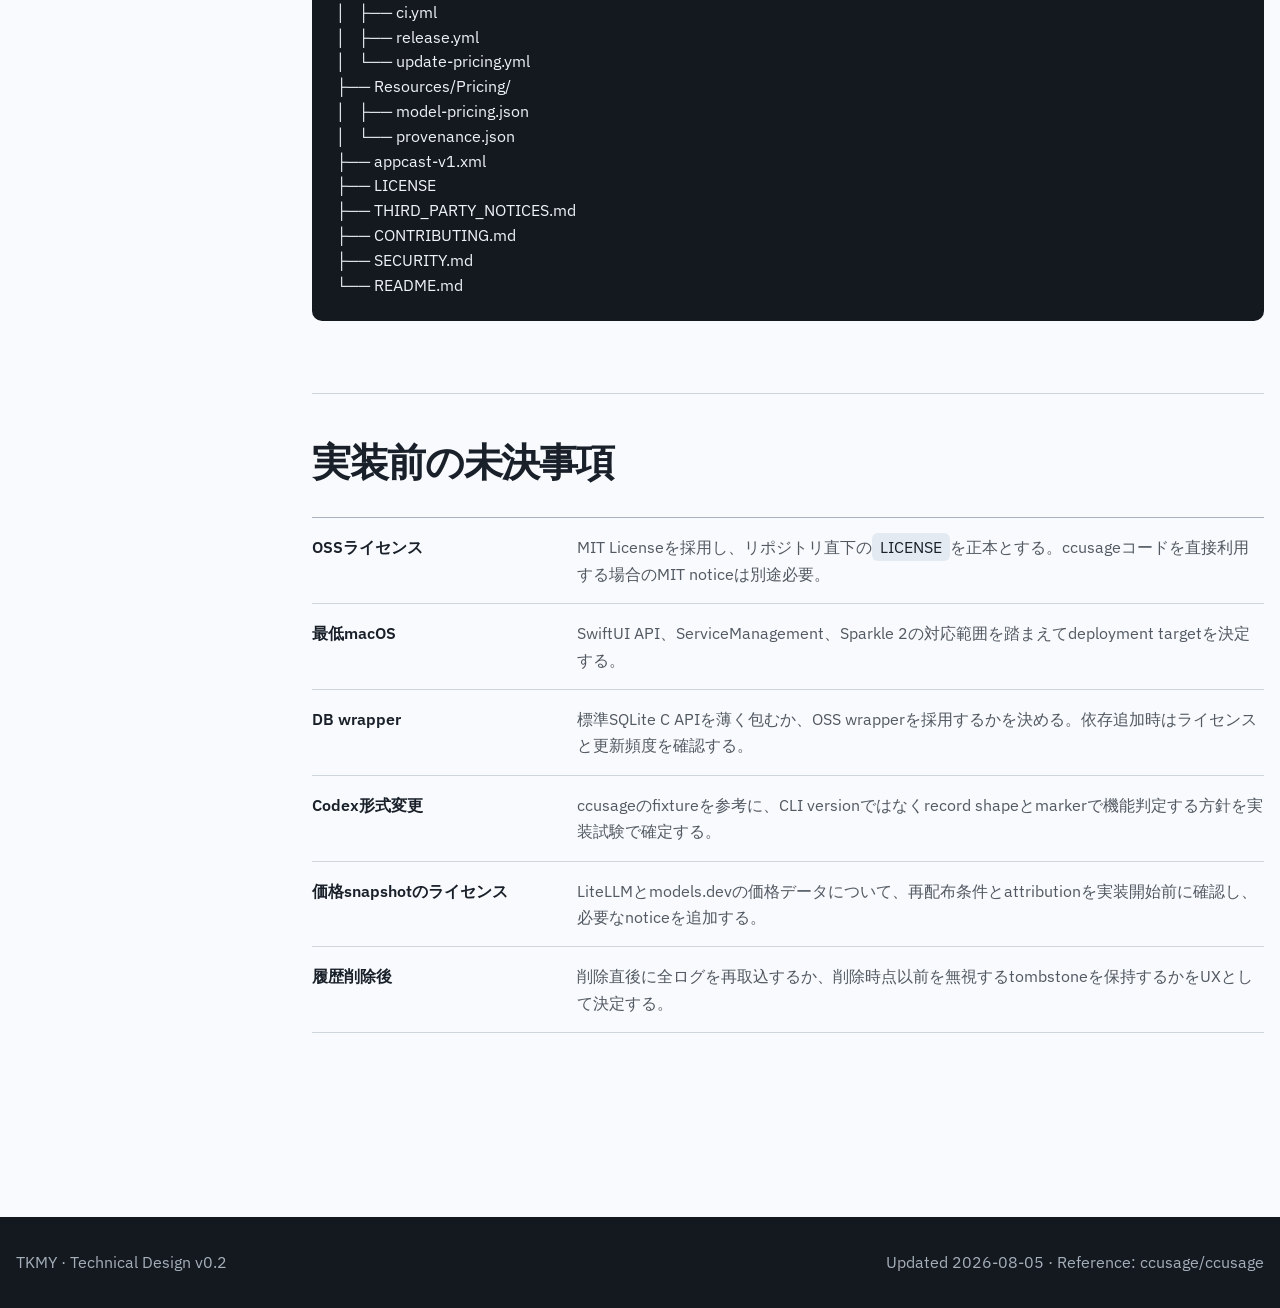
==== commit 2ff2fd43: "Merge main pricing update and resolve 1.0.10 release documentation" ====
--- a/design.html
+++ b/design.html
@@ -308,7 +308,7 @@
         <section class="chapter" id="pricing">
           <h2>金額計算</h2>
           <p class="chapter__intro">金額は請求額ではなくUSDの推定値である。UIは必ず「推定」と表示し、価格表の日付と未算出レコードの有無を追跡可能にする。</p>
-          <p>2026年10月5日時点のGPT-6.1 Sol：<a href="https://developers.openai.com/api/docs/models/gpt-6.1-sol">公式モデルIDは<code>gpt-6.1-sol</code></a>。ログに含まれるモデルIDとトークン数は表示できる。料金は1.0.9向けの<a href="https://github.com/mumei/tkmy/pull/5">PR #5</a>で準備中で、公開済み1.0.8とClaude残量表示の1.0.10候補には未取り込み。source金額がない場合は算出不可とする。推論設定は別モデルとして扱わない。</p>
+          <p>2026年10月6日時点のGPT-6.1 Sol：<a href="https://developers.openai.com/api/docs/models/gpt-6.1-sol">公式モデルIDは<code>gpt-6.1-sol</code></a>。料金変更は<a href="https://github.com/mumei/tkmy/pull/5">PR #5</a>でmainに統合され、1.0.10候補にも取り込み済み。ログのモデルIDとトークン数を表示し、同梱の標準・短文脈料金で金額を推定する。source金額があれば優先する。正式公開版1.0.8のcatalogには含まれない。推論設定は別モデルとして扱わない。</p>
           <ol class="state-list">
             <li><strong>source</strong><span>イベントに<code>costUSD</code>相当があれば、その値を最優先する。</span></li>
             <li><strong>calculate</strong><span>source金額がなければ、model aliasを解決して入力、出力、cache create 5分／1時間、cache readの各単価を適用する。</span></li>
